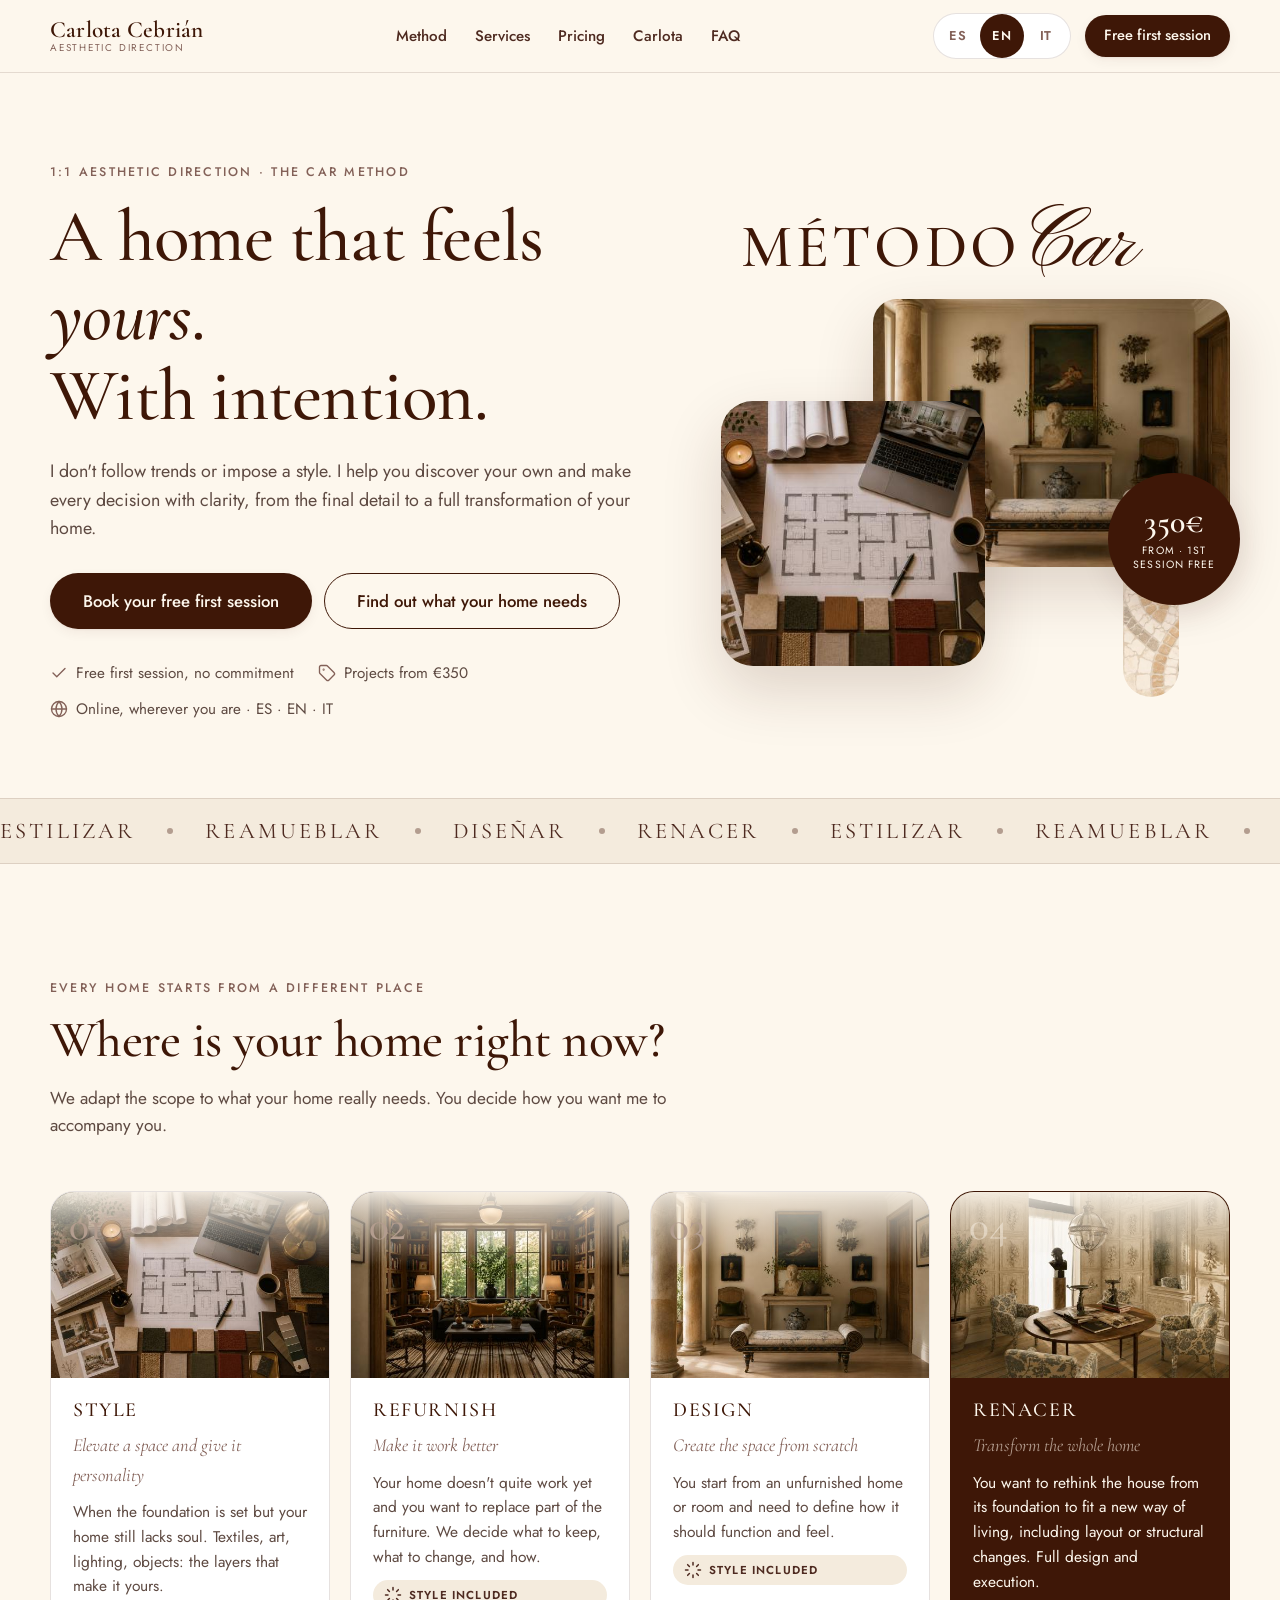
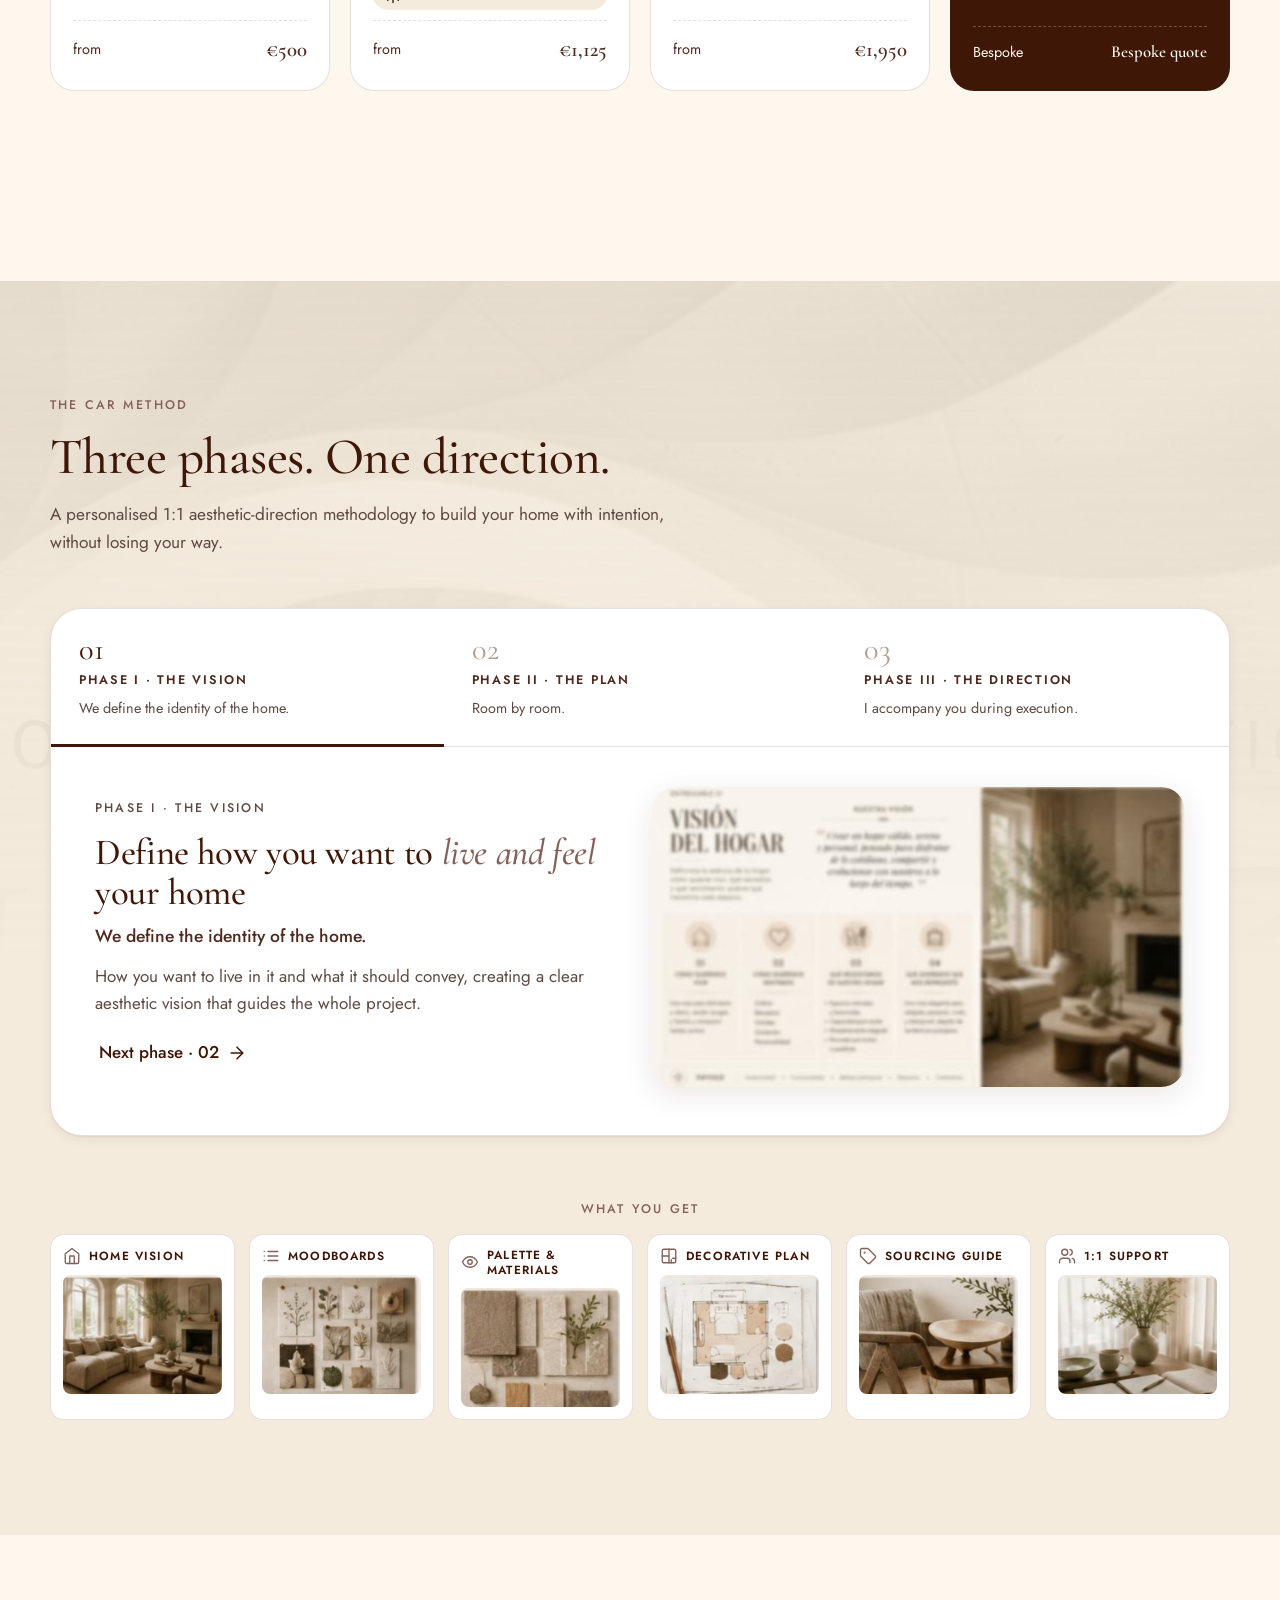
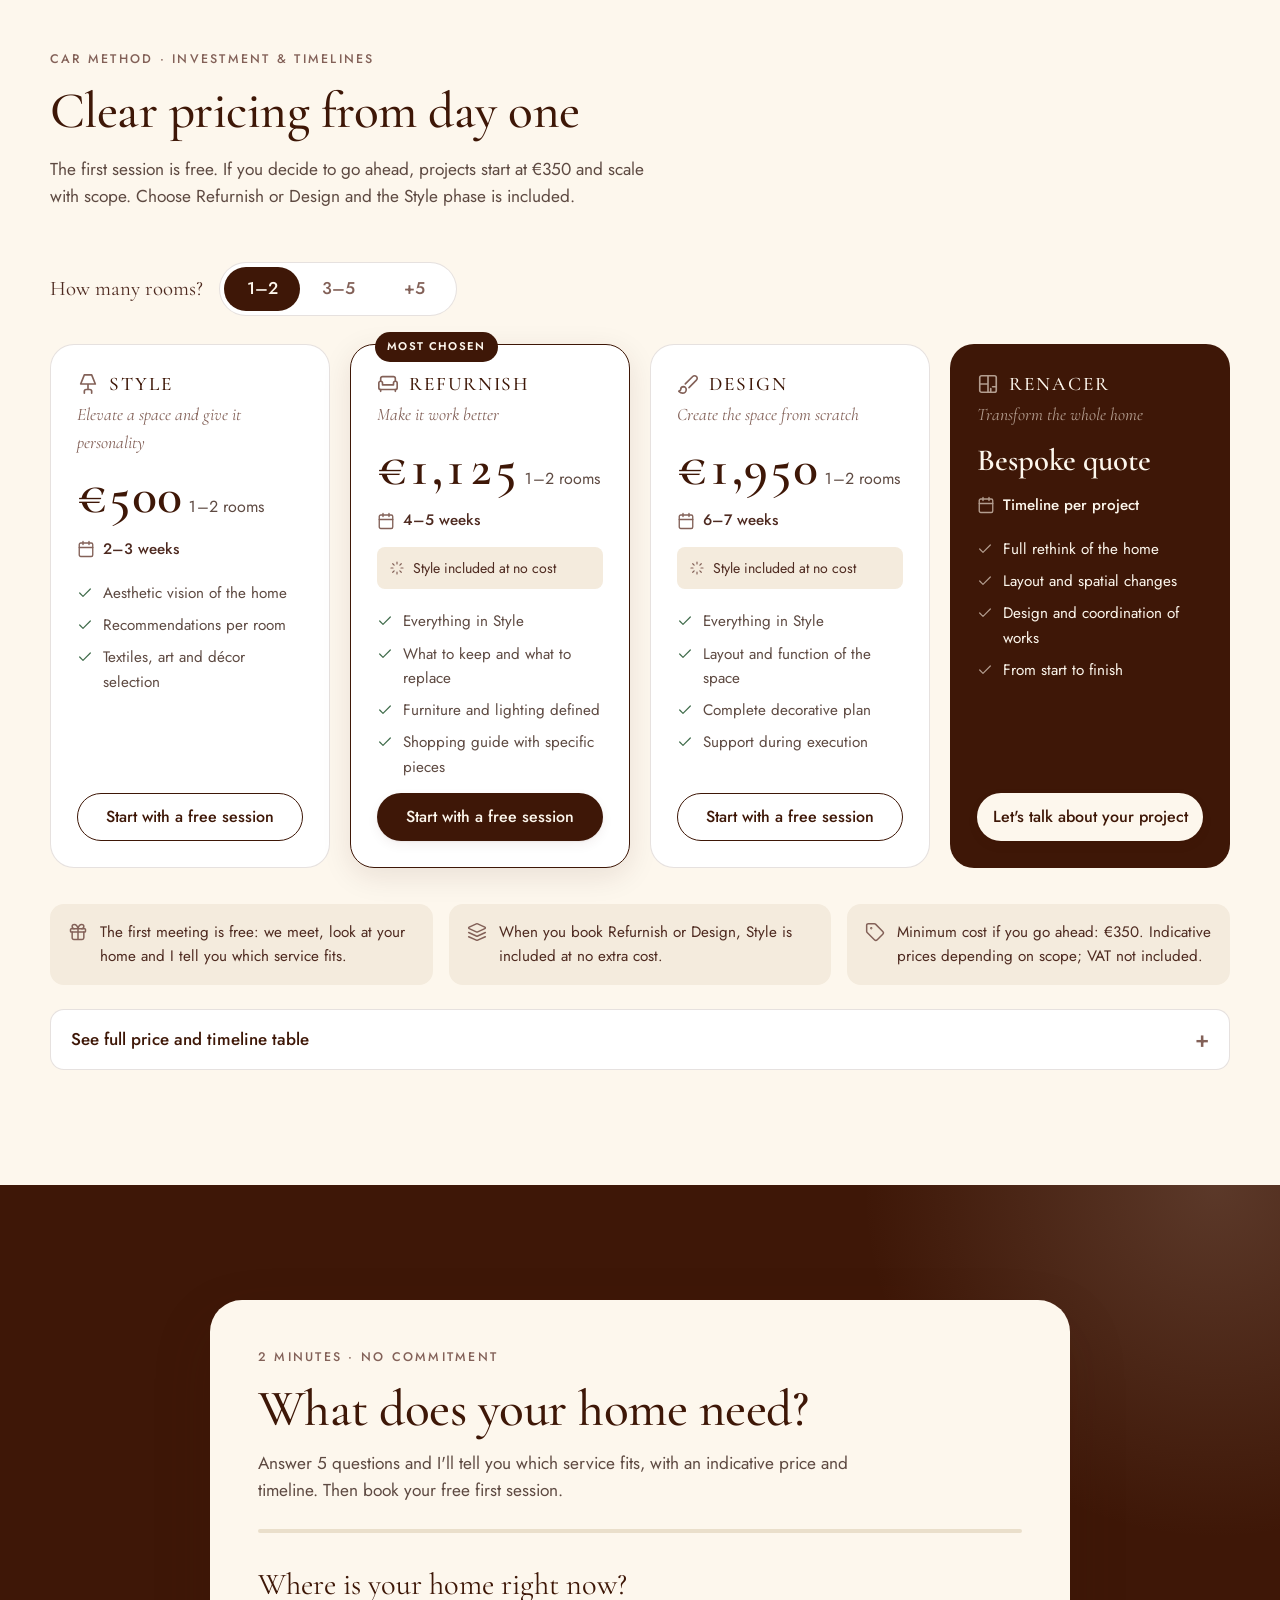
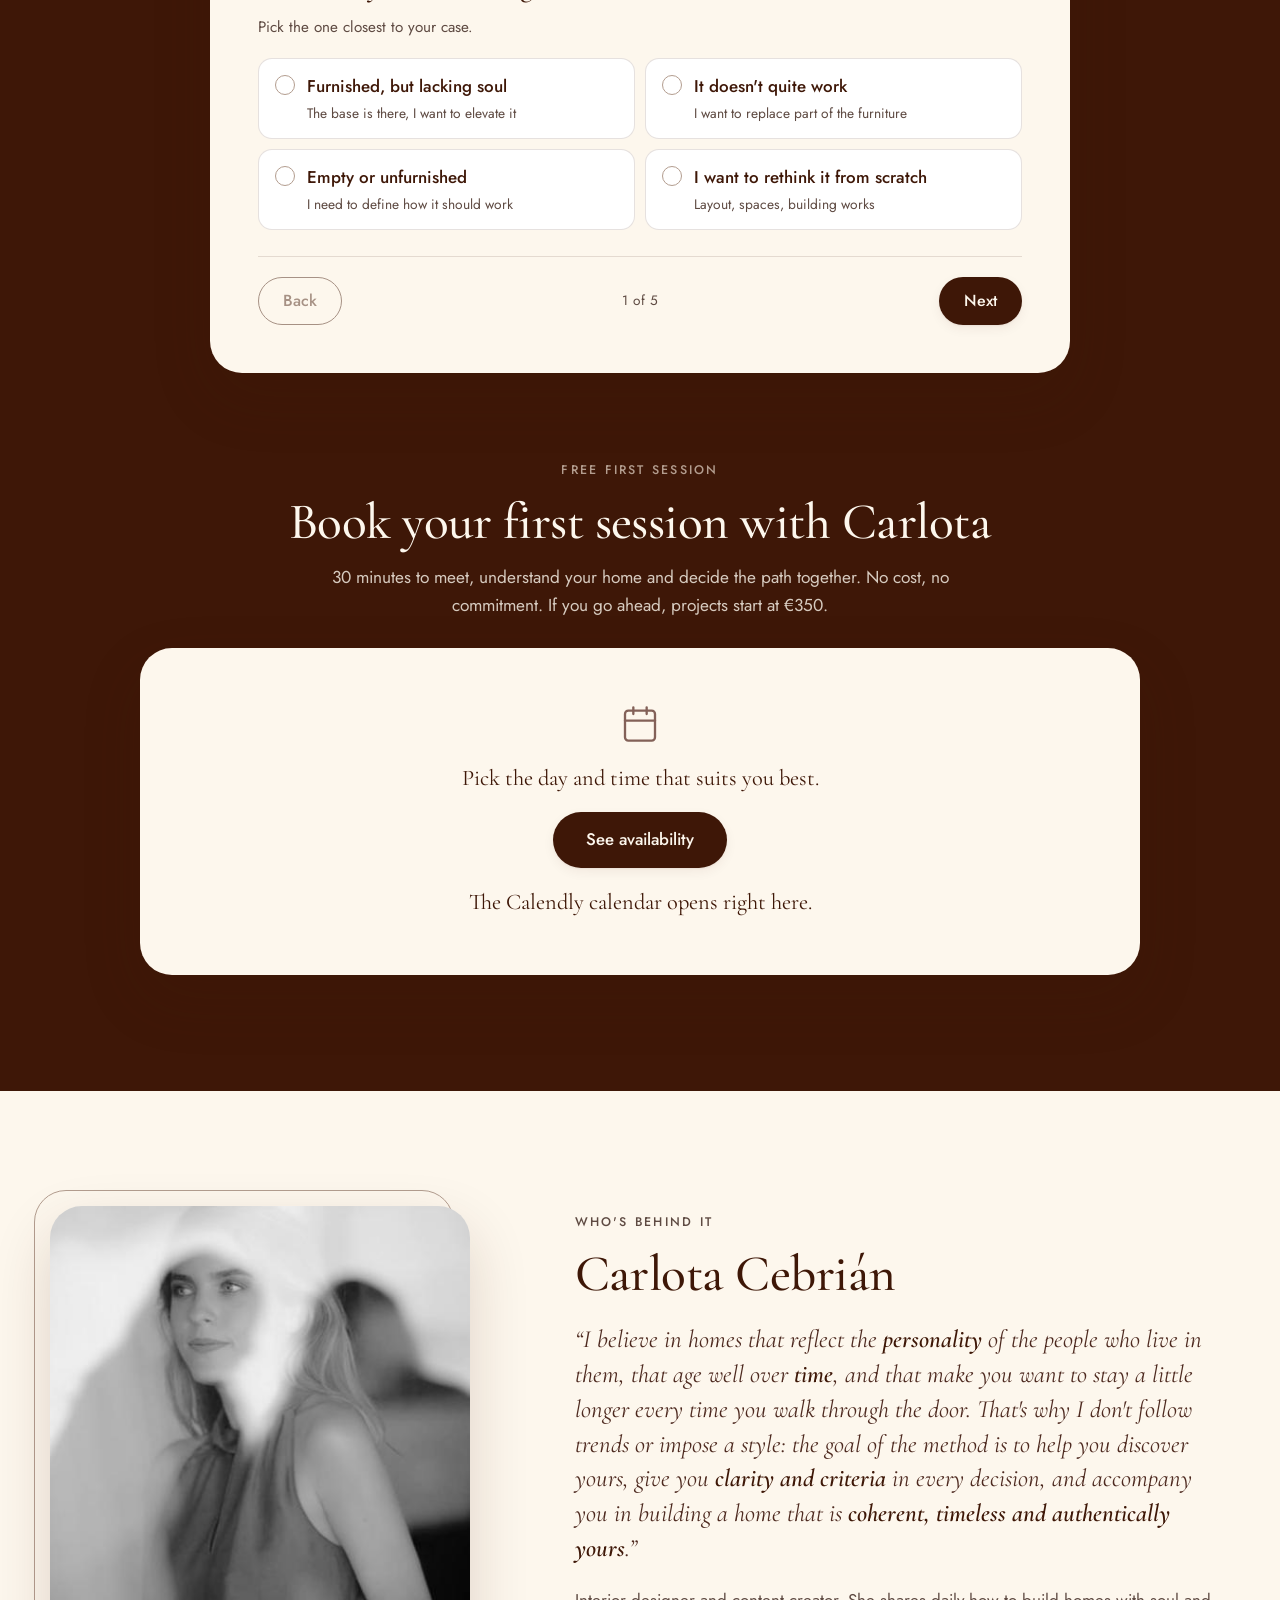
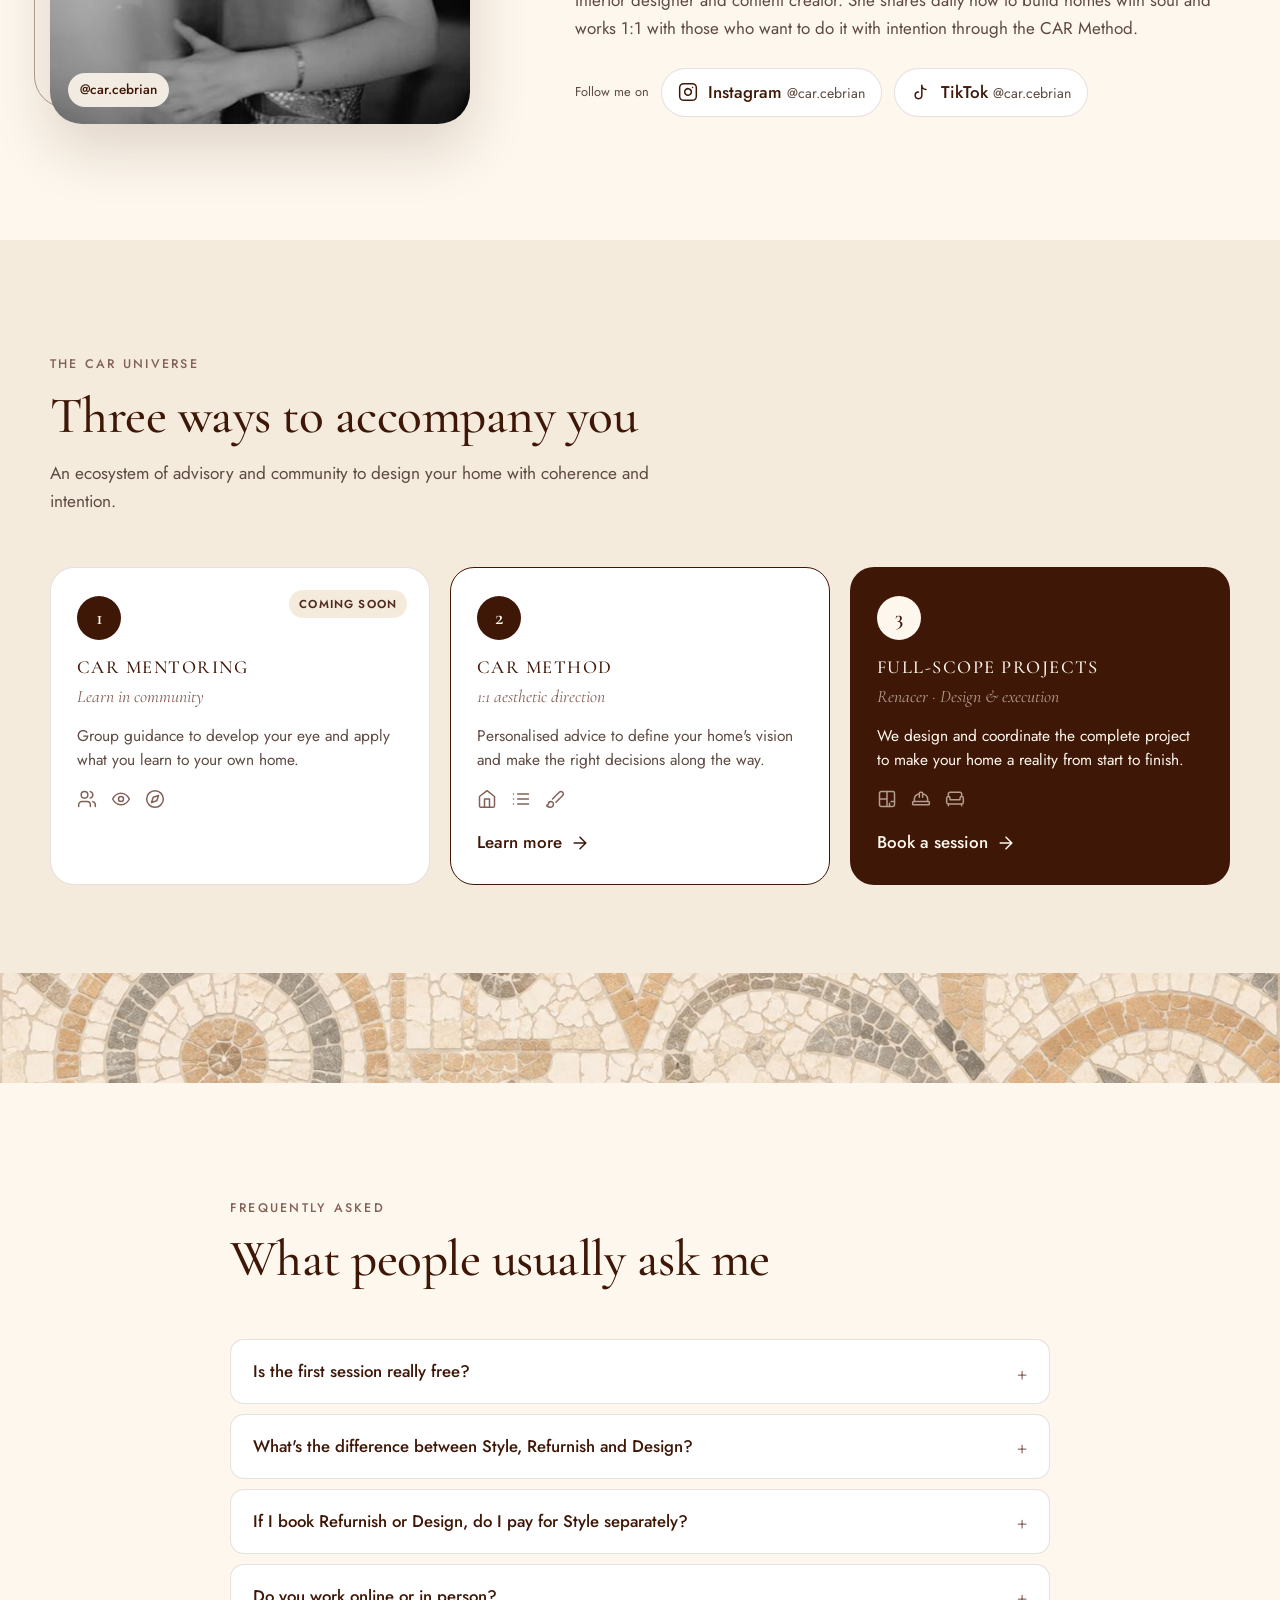
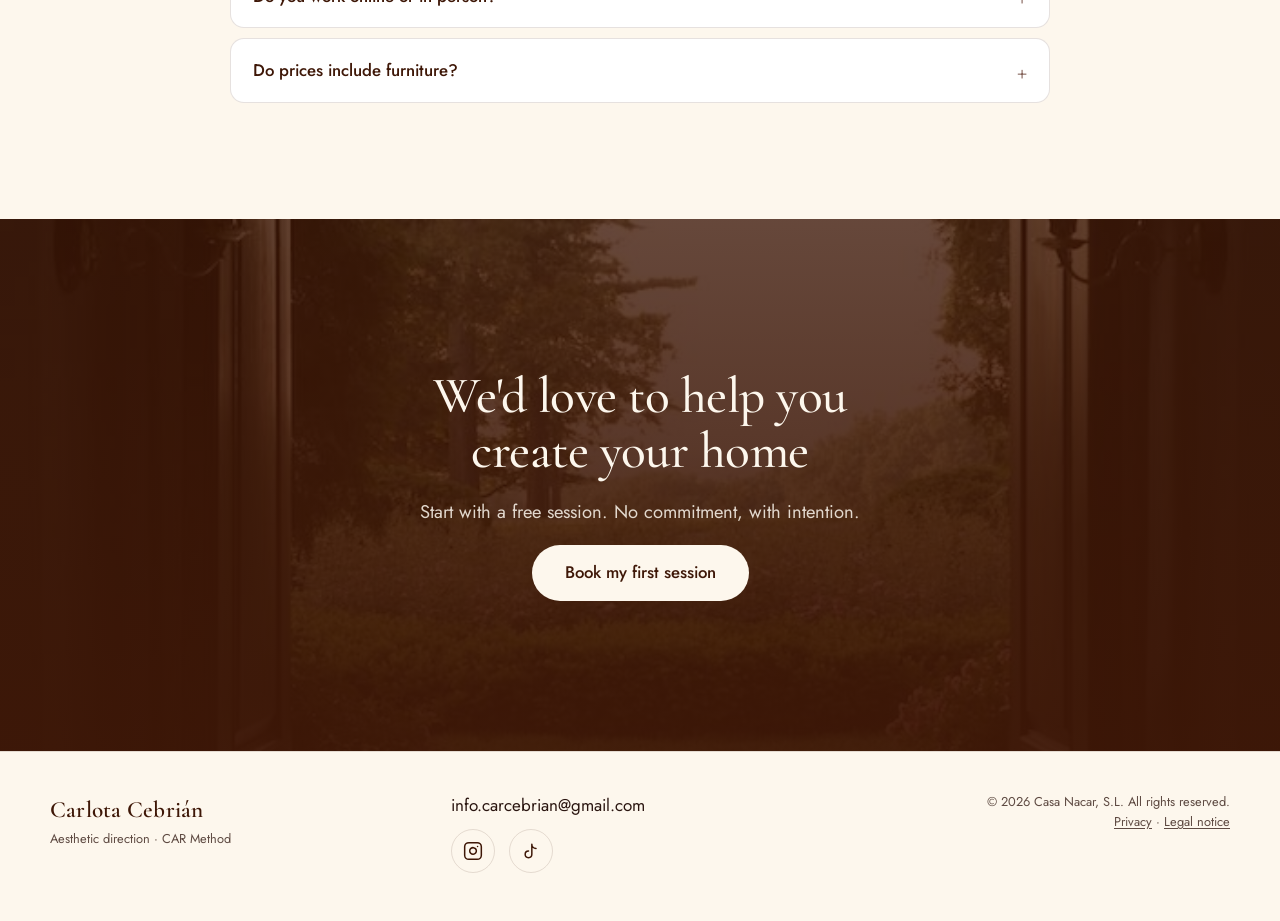
==== sites/carcebrian/index.html @ 149d84b0 "Landing Carlota Cebrián · Método CAR (ES/EN/IT) con quiz y Calendly Landing estática en sites/carceb" ====
<!DOCTYPE html>
<html lang="es">
<head>
  <meta charset="UTF-8">
  <meta name="viewport" content="width=device-width, initial-scale=1">
  <title data-i18n="meta.title">Carlota Cebrián · Método CAR | Dirección estética para tu hogar</title>
  <meta name="description" data-i18n-content="meta.description" content="Dirección estética 1:1 con Carlota Cebrián. Método CAR: Estilizar, Reamueblar, Diseñar y proyectos integrales Renacer. Primera sesión gratis.">
  <meta name="theme-color" content="#FDF7ED">
  <meta property="og:type" content="website">
  <meta property="og:title" data-i18n-content="meta.title" content="Carlota Cebrián · Método CAR">
  <meta property="og:description" data-i18n-content="meta.description" content="Dirección estética 1:1. Primera sesión gratis.">
  <meta property="og:image" content="assets/hero-spiral.jpg">
  <link rel="icon" href="data:image/svg+xml,%3Csvg xmlns='http://www.w3.org/2000/svg' viewBox='0 0 64 64'%3E%3Crect width='64' height='64' rx='14' fill='%233E1707'/%3E%3Ctext x='50%25' y='58%25' text-anchor='middle' font-family='Georgia,serif' font-style='italic' font-size='38' fill='%23FDF7ED'%3EC%3C/text%3E%3C/svg%3E">
  <link rel="preconnect" href="https://fonts.googleapis.com">
  <link rel="preconnect" href="https://fonts.gstatic.com" crossorigin>
  <link href="https://fonts.googleapis.com/css2?family=Cormorant+Garamond:ital,wght@0,400;0,500;0,600;1,400;1,500&family=Jost:ital,wght@0,300;0,400;0,500;0,600;1,400&family=Pinyon+Script&display=swap" rel="stylesheet">
  <link rel="stylesheet" href="styles.css">
</head>
<body>
<a class="skip-link" href="#main" data-i18n="a11y.skip">Saltar al contenido</a>

<!-- ===== HEADER ===== -->
<header class="site-header" id="top">
  <div class="container header-inner">
    <a href="#top" class="brand" aria-label="Carlota Cebrián">
      <span class="brand-name">Carlota Cebrián</span>
      <span class="brand-sub" data-i18n="brand.sub">Dirección estética</span>
    </a>
    <nav class="main-nav" aria-label="Principal">
      <a href="#metodo" data-i18n="nav.method">Método</a>
      <a href="#servicios" data-i18n="nav.services">Servicios</a>
      <a href="#precios" data-i18n="nav.pricing">Precios</a>
      <a href="#carlota" data-i18n="nav.about">Carlota</a>
      <a href="#faq" data-i18n="nav.faq">FAQ</a>
    </nav>
    <div class="header-actions">
      <div class="lang-switch" role="group" aria-label="Idioma">
        <button type="button" data-lang="es" aria-pressed="true">ES</button>
        <button type="button" data-lang="en" aria-pressed="false">EN</button>
        <button type="button" data-lang="it" aria-pressed="false">IT</button>
      </div>
      <a href="#reserva" class="btn btn-primary btn-sm" data-i18n="nav.cta">Primera sesión gratis</a>
      <button type="button" class="nav-toggle" aria-expanded="false" aria-controls="mobile-nav" aria-label="Menú">
        <span></span><span></span>
      </button>
    </div>
  </div>
  <div class="mobile-nav" id="mobile-nav" hidden>
    <a href="#metodo" data-i18n="nav.method">Método</a>
    <a href="#servicios" data-i18n="nav.services">Servicios</a>
    <a href="#precios" data-i18n="nav.pricing">Precios</a>
    <a href="#carlota" data-i18n="nav.about">Carlota</a>
    <a href="#faq" data-i18n="nav.faq">FAQ</a>
    <a href="#reserva" class="btn btn-primary" data-i18n="nav.cta">Primera sesión gratis</a>
  </div>
</header>

<main id="main">

<!-- ===== HERO ===== -->
<section class="hero">
  <div class="container hero-grid">
    <div class="hero-copy">
      <p class="eyebrow reveal" data-i18n="hero.eyebrow">Dirección estética 1:1 · Método CAR</p>
      <h1 class="reveal" data-i18n-html="hero.title">Un hogar que se sienta <em>tuyo</em>.<br>Con criterio.</h1>
      <p class="lead reveal" data-i18n="hero.lead">No sigo tendencias ni impongo un estilo. Te ayudo a descubrir el tuyo y a tomar cada decisión con claridad, desde el último detalle hasta la transformación integral de tu casa.</p>
      <div class="hero-ctas reveal">
        <a href="#reserva" class="btn btn-primary btn-lg" data-i18n="hero.cta">Reserva tu primera sesión gratis</a>
        <a href="#quiz" class="btn btn-ghost btn-lg" data-i18n="hero.cta2">Descubre qué necesita tu casa</a>
      </div>
      <ul class="hero-trust reveal">
        <li><svg class="ico" aria-hidden="true"><use href="#i-check"/></svg><span data-i18n="hero.trust1">Primera sesión gratuita, sin compromiso</span></li>
        <li><svg class="ico" aria-hidden="true"><use href="#i-tag"/></svg><span data-i18n="hero.trust2">Proyectos desde 350 €</span></li>
        <li><svg class="ico" aria-hidden="true"><use href="#i-globe"/></svg><span data-i18n="hero.trust3">Online, donde estés · ES · EN · IT</span></li>
      </ul>
    </div>
    <div class="hero-visual reveal" aria-hidden="true">
      <div class="wordmark">
        <span class="wm-serif">MÉTODO</span><span class="wm-script">Car</span>
      </div>
      <figure class="hero-photo hero-photo-a"><img src="assets/disenar.jpg" alt="" width="519" height="346" fetchpriority="high"></figure>
      <figure class="hero-photo hero-photo-b"><img src="assets/estilizar.jpg" alt="" width="519" height="346"></figure>
      <div class="hero-mosaic"><img src="assets/mosaic-v.jpg" alt="" width="131" height="863"></div>
      <div class="hero-badge">
        <span class="badge-num">350€</span>
        <span class="badge-txt" data-i18n="hero.badge">desde · 1ª sesión gratis</span>
      </div>
    </div>
  </div>
</section>

<!-- ===== MARQUEE ===== -->
<div class="marquee" aria-hidden="true">
  <div class="marquee-track">
    <span>Estilizar</span><i></i><span>Reamueblar</span><i></i><span>Diseñar</span><i></i><span>Renacer</span><i></i>
    <span>Estilizar</span><i></i><span>Reamueblar</span><i></i><span>Diseñar</span><i></i><span>Renacer</span><i></i>
    <span>Estilizar</span><i></i><span>Reamueblar</span><i></i><span>Diseñar</span><i></i><span>Renacer</span><i></i>
  </div>
</div>

<!-- ===== SERVICIOS ===== -->
<section class="section" id="servicios">
  <div class="container">
    <div class="section-head reveal">
      <p class="eyebrow" data-i18n="services.eyebrow">Cada hogar parte de un punto diferente</p>
      <h2 data-i18n="services.title">¿En qué momento está tu casa?</h2>
      <p class="sub" data-i18n="services.sub">Adaptamos el alcance a lo que realmente necesita el hogar. Tú decides cómo quieres que te acompañe.</p>
    </div>
    <div class="services-grid" id="services-grid"></div>
    <p class="services-note reveal" data-i18n-html="services.note">El momento de tu hogar define lo que necesita. <strong>Tú decides cómo quieres que te acompañemos.</strong></p>
  </div>
</section>

<!-- ===== MÉTODO ===== -->
<section class="section section-method" id="metodo">
  <div class="method-bg" aria-hidden="true"><img src="assets/hero-spiral.jpg" alt="" loading="lazy" width="2400" height="1175"></div>
  <div class="container">
    <div class="section-head reveal">
      <p class="eyebrow" data-i18n="method.eyebrow">El Método CAR</p>
      <h2 data-i18n="method.title">Tres fases. Una sola dirección.</h2>
      <p class="sub" data-i18n="method.sub">Una metodología personalizada de dirección estética 1:1 para construir tu hogar con criterio, sin perder el rumbo.</p>
    </div>
    <div class="phases reveal">
      <div class="phase-tabs" role="tablist" aria-label="Fases del Método CAR" id="phase-tabs"></div>
      <div class="phase-panel" id="phase-panel"></div>
    </div>
    <div class="deliverables reveal">
      <p class="eyebrow center" data-i18n="method.getTitle">Lo que obtienes</p>
      <div class="deliverables-grid" id="deliverables-grid"></div>
    </div>
  </div>
</section>

<!-- ===== PRECIOS ===== -->
<section class="section" id="precios">
  <div class="container">
    <div class="section-head reveal">
      <p class="eyebrow" data-i18n="pricing.eyebrow">Método CAR · Inversión y plazos</p>
      <h2 data-i18n="pricing.title">Precios claros desde el primer día</h2>
      <p class="sub" data-i18n="pricing.sub">La primera sesión es gratuita. Si decides avanzar, el proyecto parte de 350 € y crece con el alcance. Y si eliges Reamueblar o Diseñar, la fase de Estilizar va incluida.</p>
    </div>

    <div class="rooms-toggle reveal" role="group" aria-label="Número de estancias">
      <span class="rooms-label" data-i18n="pricing.roomsLabel">¿Cuántas estancias?</span>
      <div class="segmented" id="rooms-segmented">
        <button type="button" data-tier="0" aria-pressed="true">1–2</button>
        <button type="button" data-tier="1" aria-pressed="false">3–5</button>
        <button type="button" data-tier="2" aria-pressed="false">+5</button>
      </div>
    </div>

    <div class="pricing-grid" id="pricing-grid"></div>

    <div class="pricing-foot reveal">
      <div class="pricing-rules">
        <div class="rule"><svg class="ico" aria-hidden="true"><use href="#i-gift"/></svg><p data-i18n="pricing.rule1">La primera reunión es gratis: nos conocemos, vemos tu casa y te digo qué servicio encaja.</p></div>
        <div class="rule"><svg class="ico" aria-hidden="true"><use href="#i-layers"/></svg><p data-i18n="pricing.rule2">Al contratar Reamueblar o Diseñar, Estilizar está incluido sin coste adicional.</p></div>
        <div class="rule"><svg class="ico" aria-hidden="true"><use href="#i-tag"/></svg><p data-i18n="pricing.rule3">Coste mínimo si decides avanzar: 350 €. Precios con IVA no incluido, orientativos según alcance.</p></div>
      </div>
      <details class="pricing-table-wrap">
        <summary data-i18n="pricing.tableToggle">Ver tabla completa de precios y plazos</summary>
        <div class="table-scroll"><table class="pricing-table" id="pricing-table"></table></div>
      </details>
    </div>
  </div>
</section>

<!-- ===== QUIZ + CALENDLY ===== -->
<section class="section section-quiz" id="quiz">
  <div class="container">
    <div class="quiz-card reveal" id="quiz-card">
      <div class="quiz-head">
        <p class="eyebrow" data-i18n="quiz.eyebrow">2 minutos · Sin compromiso</p>
        <h2 data-i18n="quiz.title">¿Qué necesita tu casa?</h2>
        <p class="sub" data-i18n="quiz.sub">Responde a 5 preguntas y te digo qué servicio encaja, con precio y plazo orientativos. Después, reserva tu primera sesión gratis.</p>
      </div>
      <div class="quiz-progress" aria-hidden="true"><span id="quiz-bar"></span></div>
      <form id="quiz-form" novalidate>
        <div id="quiz-steps"></div>
        <div class="quiz-nav">
          <button type="button" class="btn btn-ghost" id="quiz-back" data-i18n="quiz.back">Atrás</button>
          <span class="quiz-count" id="quiz-count" aria-live="polite"></span>
          <button type="button" class="btn btn-primary" id="quiz-next" data-i18n="quiz.next">Siguiente</button>
        </div>
      </form>
      <div class="quiz-result" id="quiz-result" hidden aria-live="polite"></div>
    </div>

    <div class="booking" id="reserva">
      <div class="booking-head reveal">
        <p class="eyebrow" data-i18n="booking.eyebrow">Primera sesión gratuita</p>
        <h2 data-i18n="booking.title">Reserva tu primera sesión con Carlota</h2>
        <p class="sub" data-i18n="booking.sub">30 minutos para conocernos, entender tu casa y decidir juntas el camino. Sin coste ni compromiso. Si decides avanzar, el proyecto parte de 350 €.</p>
      </div>
      <div class="calendly-shell reveal" id="calendly-shell">
        <div class="calendly-placeholder" id="calendly-placeholder">
          <svg class="ico ico-lg" aria-hidden="true"><use href="#i-calendar"/></svg>
          <p data-i18n="booking.placeholder">Elige el día y la hora que mejor te venga.</p>
          <button type="button" class="btn btn-primary btn-lg" id="open-calendly" data-i18n="booking.open">Ver disponibilidad</button>
          <p class="tiny" data-i18n="booking.tiny">Se abrirá el calendario de Calendly aquí mismo.</p>
        </div>
        <div class="calendly-mount" id="calendly-widget" hidden></div>
      </div>
    </div>
  </div>
</section>

<!-- ===== CARLOTA ===== -->
<section class="section section-about" id="carlota">
  <div class="container about-grid">
    <figure class="about-photo reveal">
      <img src="assets/carlota.jpg" alt="Carlota Cebrián" loading="lazy" width="443" height="547">
      <figcaption class="about-handle">@car.cebrian</figcaption>
    </figure>
    <div class="about-copy">
      <p class="eyebrow reveal" data-i18n="about.eyebrow">Quién está detrás</p>
      <h2 class="reveal" data-i18n="about.title">Carlota Cebrián</h2>
      <blockquote class="reveal" data-i18n-html="about.quote">“Creo en hogares que reflejen la <strong>personalidad</strong> de quienes los habitan, que envejezcan bien con el paso del <strong>tiempo</strong> y que hagan que quieras quedarte un rato más cada vez que entras por la puerta. Por eso no sigo tendencias ni busco imponer un estilo: el objetivo del método es ayudarte a descubrir el tuyo, aportarte <strong>claridad y criterio</strong> en cada decisión y acompañarte para construir un hogar <strong>coherente, atemporal y auténticamente tuyo</strong>.”</blockquote>
      <p class="reveal" data-i18n="about.bio">Diseñadora de interiores y creadora de contenido. Comparte a diario cómo construir casas con alma y acompaña 1:1 a quienes quieren hacerlo con criterio a través del Método CAR.</p>
      <div class="socials reveal" id="socials"></div>
    </div>
  </div>
</section>

<!-- ===== UNIVERSO CAR ===== -->
<section class="section section-universe">
  <div class="container">
    <div class="section-head reveal">
      <p class="eyebrow" data-i18n="universe.eyebrow">El Universo CAR</p>
      <h2 data-i18n="universe.title">Tres formas de acompañarte</h2>
      <p class="sub" data-i18n="universe.sub">Un ecosistema de asesorías y comunidad para diseñar tu hogar con coherencia y criterio.</p>
    </div>
    <div class="universe-grid" id="universe-grid"></div>
  </div>
  <div class="mosaic-strip" aria-hidden="true"><img src="assets/mosaic-h.jpg" alt="" loading="lazy" width="1535" height="163"></div>
</section>

<!-- ===== FAQ ===== -->
<section class="section" id="faq">
  <div class="container narrow">
    <div class="section-head reveal">
      <p class="eyebrow" data-i18n="faq.eyebrow">Preguntas frecuentes</p>
      <h2 data-i18n="faq.title">Lo que suelen preguntarme</h2>
    </div>
    <div class="faq-list reveal" id="faq-list"></div>
  </div>
</section>

<!-- ===== CTA FINAL ===== -->
<section class="final-cta">
  <div class="final-bg" aria-hidden="true"><img src="assets/door.jpg" alt="" loading="lazy" width="705" height="934"></div>
  <div class="container final-inner reveal">
    <h2 data-i18n="final.title">Nos encantaría ayudarte a crear tu hogar</h2>
    <p data-i18n="final.sub">Empieza con una sesión gratuita. Sin compromiso, con criterio.</p>
    <a href="#reserva" class="btn btn-light btn-lg" data-i18n="final.cta">Reservar mi primera sesión</a>
  </div>
</section>

</main>

<footer class="site-footer">
  <div class="container footer-grid">
    <div>
      <p class="brand-name">Carlota Cebrián</p>
      <p class="tiny" data-i18n="footer.tag">Dirección estética · Método CAR</p>
    </div>
    <div>
      <a href="mailto:info.carcebrian@gmail.com">info.carcebrian@gmail.com</a>
      <div class="footer-socials" id="footer-socials"></div>
    </div>
    <div class="footer-legal">
      <p class="tiny">© 2026 Casa Nacar, S.L. <span data-i18n="footer.rights">Todos los derechos reservados.</span></p>
      <p class="tiny"><a href="#" data-i18n="footer.privacy">Privacidad</a> · <a href="#" data-i18n="footer.legal">Aviso legal</a></p>
    </div>
  </div>
</footer>

<a href="#reserva" class="sticky-cta" data-i18n="nav.cta">Primera sesión gratis</a>

<!-- SVG icon sprite (Lucide-style strokes) -->
<svg width="0" height="0" style="position:absolute" aria-hidden="true">
  <defs>
    <symbol id="i-check" viewBox="0 0 24 24"><path d="M20 6 9 17l-5-5"/></symbol>
    <symbol id="i-tag" viewBox="0 0 24 24"><path d="M12.586 2.586A2 2 0 0 0 11.172 2H4a2 2 0 0 0-2 2v7.172a2 2 0 0 0 .586 1.414l8.704 8.704a2.426 2.426 0 0 0 3.42 0l6.58-6.58a2.426 2.426 0 0 0 0-3.42z"/><circle cx="7.5" cy="7.5" r=".5"/></symbol>
    <symbol id="i-globe" viewBox="0 0 24 24"><circle cx="12" cy="12" r="10"/><path d="M12 2a14.5 14.5 0 0 0 0 20 14.5 14.5 0 0 0 0-20M2 12h20"/></symbol>
    <symbol id="i-gift" viewBox="0 0 24 24"><rect x="3" y="8" width="18" height="4" rx="1"/><path d="M12 8v13M19 12v7a2 2 0 0 1-2 2H7a2 2 0 0 1-2-2v-7M7.5 8a2.5 2.5 0 0 1 0-5C11 3 12 8 12 8s1-5 4.5-5a2.5 2.5 0 0 1 0 5"/></symbol>
    <symbol id="i-layers" viewBox="0 0 24 24"><path d="m12.83 2.18a2 2 0 0 0-1.66 0L2.6 6.08a1 1 0 0 0 0 1.83l8.58 3.91a2 2 0 0 0 1.66 0l8.58-3.9a1 1 0 0 0 0-1.83z"/><path d="m22 12.65-9.17 4.16a2 2 0 0 1-1.66 0L2 12.65"/><path d="m22 17.65-9.17 4.16a2 2 0 0 1-1.66 0L2 17.65"/></symbol>
    <symbol id="i-calendar" viewBox="0 0 24 24"><path d="M8 2v4M16 2v4"/><rect width="18" height="18" x="3" y="4" rx="2"/><path d="M3 10h18"/></symbol>
    <symbol id="i-lamp" viewBox="0 0 24 24"><path d="M8 2h8l4 10H4L8 2ZM12 12v6M8 22v-2c0-1.1.9-2 2-2h4a2 2 0 0 1 2 2v2"/></symbol>
    <symbol id="i-sofa" viewBox="0 0 24 24"><path d="M20 9V6a2 2 0 0 0-2-2H6a2 2 0 0 0-2 2v3"/><path d="M2 11v5a2 2 0 0 0 2 2h16a2 2 0 0 0 2-2v-5a2 2 0 0 0-4 0v2H6v-2a2 2 0 0 0-4 0Z"/><path d="M4 18v2M20 18v2"/></symbol>
    <symbol id="i-brush" viewBox="0 0 24 24"><path d="m9.06 11.9 8.07-8.06a2.85 2.85 0 1 1 4.03 4.03l-8.06 8.08"/><path d="M7.07 14.94c-1.66 0-3 1.35-3 3.02 0 1.33-2.5 1.52-2 2.02 1.08 1.1 2.49 2.02 4 2.02 2.2 0 4-1.8 4-4.04a3.01 3.01 0 0 0-3-3.02z"/></symbol>
    <symbol id="i-plan" viewBox="0 0 24 24"><rect x="3" y="3" width="18" height="18" rx="2"/><path d="M3 12h9M12 3v9M12 12v9M15 21v-4M21 15h-4"/></symbol>
    <symbol id="i-eye" viewBox="0 0 24 24"><path d="M2 12s3.5-7 10-7 10 7 10 7-3.5 7-10 7S2 12 2 12Z"/><circle cx="12" cy="12" r="3"/></symbol>
    <symbol id="i-list" viewBox="0 0 24 24"><path d="M8 6h13M8 12h13M8 18h13M3 6h.01M3 12h.01M3 18h.01"/></symbol>
    <symbol id="i-compass" viewBox="0 0 24 24"><circle cx="12" cy="12" r="10"/><path d="m16.24 7.76-2.12 6.36-6.36 2.12 2.12-6.36z"/></symbol>
    <symbol id="i-users" viewBox="0 0 24 24"><path d="M16 21v-2a4 4 0 0 0-4-4H6a4 4 0 0 0-4 4v2"/><circle cx="9" cy="7" r="4"/><path d="M22 21v-2a4 4 0 0 0-3-3.87M16 3.13a4 4 0 0 1 0 7.75"/></symbol>
    <symbol id="i-home" viewBox="0 0 24 24"><path d="m3 9 9-7 9 7v11a2 2 0 0 1-2 2H5a2 2 0 0 1-2-2z"/><path d="M9 22V12h6v10"/></symbol>
    <symbol id="i-hardhat" viewBox="0 0 24 24"><path d="M2 18a1 1 0 0 0 1 1h18a1 1 0 0 0 1-1v-2a1 1 0 0 0-1-1H3a1 1 0 0 0-1 1v2Z"/><path d="M10 10V5a1 1 0 0 1 1-1h2a1 1 0 0 1 1 1v5"/><path d="M4 15v-3a6 6 0 0 1 6-6M14 6a6 6 0 0 1 6 6v3"/></symbol>
    <symbol id="i-instagram" viewBox="0 0 24 24"><rect width="20" height="20" x="2" y="2" rx="5"/><path d="M16 11.37A4 4 0 1 1 12.63 8 4 4 0 0 1 16 11.37z"/><path d="M17.5 6.5h.01"/></symbol>
    <symbol id="i-tiktok" viewBox="0 0 24 24"><path d="M9 12a4 4 0 1 0 4 4V4a5 5 0 0 0 5 5"/></symbol>
    <symbol id="i-link" viewBox="0 0 24 24"><path d="M10 13a5 5 0 0 0 7.54.54l3-3a5 5 0 0 0-7.07-7.07l-1.72 1.71"/><path d="M14 11a5 5 0 0 0-7.54-.54l-3 3a5 5 0 0 0 7.07 7.07l1.71-1.71"/></symbol>
    <symbol id="i-arrow" viewBox="0 0 24 24"><path d="M5 12h14M12 5l7 7-7 7"/></symbol>
    <symbol id="i-sparkle" viewBox="0 0 24 24"><path d="M12 3v3M12 18v3M3 12h3M18 12h3M5.6 5.6l2.1 2.1M16.3 16.3l2.1 2.1M5.6 18.4l2.1-2.1M16.3 7.7l2.1-2.1"/></symbol>
  </defs>
</svg>

<script src="i18n.js"></script>
<script src="app.js"></script>
</body>
</html>
---- sites/carcebrian/styles.css ----
/* =====================================================================
   Carlota Cebrián · Método CAR — landing styles
   Palette taken from the 2026 deck: cream, warm brown, taupe, beige.
   ===================================================================== */
:root{
  --cream:#FDF7ED;
  --cream-2:#F4EBDD;
  --sand:#EADFCB;
  --beige:#B39D8F;
  --taupe:#836158;
  --brown:#4E2A20;
  --brown-deep:#3E1707;
  --ink:#2A1510;
  --white:#FFFFFF;
  --ok:#3F6B4A;

  --bg:var(--cream);
  --surface:var(--white);
  --surface-2:var(--cream-2);
  --text:var(--ink);
  --text-soft:#5E4A42;
  --border:rgba(78,42,32,.14);
  --primary:var(--brown-deep);
  --on-primary:var(--cream);
  --accent:var(--taupe);

  --font-head:'Cormorant Garamond', Georgia, serif;
  --font-body:'Jost', system-ui, -apple-system, 'Segoe UI', sans-serif;
  --font-script:'Pinyon Script', cursive;

  --r-sm:8px; --r-md:14px; --r-lg:24px; --r-xl:32px;
  --shadow-sm:0 1px 2px rgba(62,23,7,.06), 0 4px 12px rgba(62,23,7,.06);
  --shadow-md:0 8px 30px rgba(62,23,7,.10);
  --shadow-lg:0 24px 60px rgba(62,23,7,.16);
  --ease:cubic-bezier(.22,1,.36,1);
  --dur:260ms;
  --container:1180px;
}

*,*::before,*::after{box-sizing:border-box}
html{scroll-behavior:smooth;-webkit-text-size-adjust:100%}
@media (prefers-reduced-motion:reduce){html{scroll-behavior:auto}}
body{
  margin:0; background:var(--bg); color:var(--text);
  font-family:var(--font-body); font-size:17px; line-height:1.6; font-weight:400;
  -webkit-font-smoothing:antialiased; overflow-x:hidden;
}
img{display:block;max-width:100%;height:auto}
a{color:inherit;text-decoration:none}
button{font:inherit;color:inherit;cursor:pointer;background:none;border:0;padding:0}
h1,h2,h3,h4{font-family:var(--font-head);font-weight:500;line-height:1.08;margin:0;color:var(--brown-deep);letter-spacing:-.01em}
h1{font-size:clamp(2.6rem,6vw,4.6rem)}
h2{font-size:clamp(2rem,4.2vw,3.2rem)}
h3{font-size:clamp(1.35rem,2.2vw,1.7rem)}
p{margin:0}
em{font-style:italic}
strong{font-weight:600}
.container{width:min(100% - 32px,var(--container));margin-inline:auto}
.container.narrow{max-width:820px}
.ico{width:20px;height:20px;stroke:currentColor;fill:none;stroke-width:1.8;stroke-linecap:round;stroke-linejoin:round;flex:none}
.ico-lg{width:40px;height:40px;stroke-width:1.4}
.eyebrow{font-size:.78rem;letter-spacing:.18em;text-transform:uppercase;color:var(--taupe);font-weight:500;margin-bottom:14px}
.eyebrow.center{text-align:center}
.sub{color:var(--text-soft);font-size:1.08rem;max-width:62ch}
.tiny{font-size:.8rem;color:var(--text-soft)}
.skip-link{position:absolute;left:-999px;top:8px;background:var(--brown-deep);color:var(--cream);padding:10px 14px;border-radius:8px;z-index:1000}
.skip-link:focus{left:8px}
:focus-visible{outline:3px solid var(--taupe);outline-offset:3px;border-radius:4px}

/* ---------- Buttons ---------- */
.btn{
  display:inline-flex;align-items:center;justify-content:center;gap:10px;
  min-height:48px;padding:0 24px;border-radius:999px;font-weight:500;font-size:1rem;
  border:1.5px solid transparent;transition:transform var(--dur) var(--ease),background var(--dur),color var(--dur),box-shadow var(--dur),border-color var(--dur);
  cursor:pointer;touch-action:manipulation;white-space:nowrap
}
.btn:active{transform:scale(.97)}
.btn-primary{background:var(--primary);color:var(--on-primary);box-shadow:var(--shadow-sm)}
.btn-primary:hover{background:var(--brown);box-shadow:var(--shadow-md);transform:translateY(-1px)}
.btn-ghost{border-color:var(--brown-deep);color:var(--brown-deep);background:transparent}
.btn-ghost:hover{background:rgba(62,23,7,.06)}
.btn-light{background:var(--cream);color:var(--brown-deep)}
.btn-light:hover{background:var(--white)}
.btn-lg{min-height:56px;padding:0 32px;font-size:1.05rem}
.btn-sm{min-height:42px;padding:0 18px;font-size:.92rem}
.btn[disabled]{opacity:.45;cursor:not-allowed}

/* ---------- Header ---------- */
.site-header{position:sticky;top:0;z-index:100;background:rgba(253,247,237,.82);backdrop-filter:blur(14px);-webkit-backdrop-filter:blur(14px);border-bottom:1px solid var(--border)}
.header-inner{display:flex;align-items:center;justify-content:space-between;gap:24px;min-height:72px}
.brand{display:flex;flex-direction:column;line-height:1.1}
.brand-name{font-family:var(--font-head);font-size:clamp(1.15rem,3.6vw,1.45rem);font-weight:600;color:var(--brown-deep);letter-spacing:.01em;white-space:nowrap}
.brand-sub{font-size:.62rem;letter-spacing:.18em;text-transform:uppercase;color:var(--taupe);white-space:nowrap}
.main-nav{display:none;gap:28px}
.main-nav a{font-size:.95rem;font-weight:500;color:var(--brown);position:relative;padding:6px 0}
.main-nav a::after{content:"";position:absolute;left:0;right:0;bottom:0;height:1.5px;background:var(--brown-deep);transform:scaleX(0);transform-origin:left;transition:transform var(--dur) var(--ease)}
.main-nav a:hover::after{transform:scaleX(1)}
.header-actions{display:flex;align-items:center;gap:14px}
.lang-switch{display:flex;border:1px solid var(--border);border-radius:999px;padding:0 2px;background:var(--surface)}
.lang-switch button{min-width:44px;min-height:44px;border-radius:999px;font-size:.8rem;font-weight:600;letter-spacing:.06em;color:var(--taupe);transition:background var(--dur),color var(--dur)}
.lang-switch button[aria-pressed="true"]{background:var(--brown-deep);color:var(--cream)}
.header-actions .btn{display:none}
.nav-toggle{display:flex;flex-direction:column;justify-content:center;gap:6px;width:44px;height:44px;align-items:center;border-radius:50%}
.nav-toggle span{display:block;width:22px;height:1.8px;background:var(--brown-deep);transition:transform var(--dur) var(--ease)}
.nav-toggle[aria-expanded="true"] span:first-child{transform:translateY(3.9px) rotate(45deg)}
.nav-toggle[aria-expanded="true"] span:last-child{transform:translateY(-3.9px) rotate(-45deg)}
.mobile-nav{display:flex;flex-direction:column;gap:6px;padding:8px 16px 20px;border-top:1px solid var(--border);background:var(--cream)}
.mobile-nav[hidden]{display:none}
.mobile-nav a{padding:12px 4px;font-size:1.1rem;font-weight:500;color:var(--brown)}
.mobile-nav .btn{margin-top:8px}
@media (min-width:1024px){
  .main-nav{display:flex}
  .header-actions .btn{display:inline-flex}
  .nav-toggle{display:none}
  .mobile-nav{display:none!important}
}

/* ---------- Hero ---------- */
.hero{padding:clamp(48px,7vw,104px) 0 clamp(40px,6vw,80px);position:relative;overflow:hidden}
.hero-grid{display:grid;gap:48px;align-items:center}
.hero-copy .lead{font-size:clamp(1.05rem,1.4vw,1.25rem);color:var(--text-soft);margin:22px 0 30px;max-width:56ch}
.hero-ctas{display:flex;flex-wrap:wrap;gap:12px}
.hero-trust{list-style:none;padding:0;margin:32px 0 0;display:flex;flex-wrap:wrap;gap:12px 24px;color:var(--text-soft);font-size:.95rem}
.hero-trust li{display:flex;align-items:center;gap:8px}
.hero-trust .ico{color:var(--taupe);width:18px;height:18px}

.hero-visual{position:relative;aspect-ratio:1/1;max-width:560px;margin-inline:auto;width:100%}
.wordmark{position:absolute;left:4%;top:2%;z-index:3;color:var(--brown-deep);display:flex;align-items:baseline;gap:2px;animation:floaty 7s ease-in-out infinite}
.wm-serif{font-family:var(--font-head);font-size:clamp(2.2rem,5.2vw,3.8rem);letter-spacing:.06em;font-weight:500}
.wm-script{font-family:var(--font-script);font-size:clamp(3rem,7vw,5.4rem);line-height:.7;margin-left:-.05em}
.hero-photo{margin:0;position:absolute;border-radius:var(--r-lg);overflow:hidden;box-shadow:var(--shadow-lg)}
.hero-photo img{width:100%;height:100%;object-fit:cover;transform:scale(1.02);transition:transform 1.2s var(--ease)}
.hero-visual:hover .hero-photo img{transform:scale(1.07)}
.hero-photo-a{right:0;top:22%;width:70%;aspect-ratio:4/3;z-index:2}
.hero-photo-b{left:0;bottom:6%;width:52%;aspect-ratio:1/1;z-index:2;border-radius:var(--r-xl)}
.hero-mosaic{position:absolute;right:10%;bottom:0;width:11%;height:52%;border-radius:999px;overflow:hidden;z-index:1;opacity:.9}
.hero-mosaic img{width:100%;height:100%;object-fit:cover}
.hero-badge{position:absolute;right:-2%;bottom:18%;z-index:4;background:var(--brown-deep);color:var(--cream);border-radius:50%;width:132px;height:132px;display:flex;flex-direction:column;align-items:center;justify-content:center;text-align:center;box-shadow:var(--shadow-md);animation:spin-slow 24s linear infinite;padding:12px}
.hero-badge .badge-num{font-family:var(--font-head);font-size:2rem;font-weight:600;line-height:1}
.hero-badge .badge-txt{font-size:.66rem;letter-spacing:.1em;text-transform:uppercase;margin-top:6px;line-height:1.3}
@keyframes floaty{0%,100%{transform:translateY(0)}50%{transform:translateY(-8px)}}
@keyframes spin-slow{to{transform:rotate(360deg)}}
.hero-badge:hover{animation-play-state:paused}
@media (min-width:900px){
  .hero-grid{grid-template-columns:1.1fr .9fr}
}

/* ---------- Marquee ---------- */
.marquee{overflow:hidden;border-block:1px solid var(--border);background:var(--surface-2);padding:14px 0}
.marquee-track{display:flex;align-items:center;gap:32px;width:max-content;animation:marquee 28s linear infinite;font-family:var(--font-head);font-size:1.4rem;letter-spacing:.14em;text-transform:uppercase;color:var(--brown)}
.marquee-track i{width:6px;height:6px;border-radius:50%;background:var(--beige);display:inline-block}
@keyframes marquee{to{transform:translateX(-33.333%)}}
.marquee:hover .marquee-track{animation-play-state:paused}

/* ---------- Sections ---------- */
.section{padding:clamp(64px,9vw,120px) 0}
[id]{scroll-margin-top:88px}
.section-head{margin-bottom:clamp(32px,4vw,56px)}
.section-head .sub{margin-top:16px}

/* ---------- Services ---------- */
.services-grid{display:grid;gap:20px;grid-template-columns:repeat(auto-fit,minmax(240px,1fr))}
.service-card{
  position:relative;background:var(--surface);border:1px solid var(--border);border-radius:var(--r-lg);overflow:hidden;
  display:flex;flex-direction:column;transition:transform var(--dur) var(--ease),box-shadow var(--dur);cursor:pointer
}
.service-card:hover{transform:translateY(-6px);box-shadow:var(--shadow-md)}
.service-card .num{position:absolute;left:18px;top:14px;font-family:var(--font-head);font-size:2.6rem;color:var(--beige);font-weight:500;z-index:2;line-height:1}
.service-card figure{margin:0;aspect-ratio:3/2;overflow:hidden;position:relative}
.service-card figure::after{content:"";position:absolute;inset:0;background:linear-gradient(180deg,rgba(253,247,237,.9) 0%,rgba(253,247,237,0) 40%)}
.service-card img{width:100%;height:100%;object-fit:cover;transition:transform .9s var(--ease)}
.service-card:hover img{transform:scale(1.06)}
.service-body{padding:22px 22px 24px;display:flex;flex-direction:column;gap:10px;flex:1}
.service-body h3{text-transform:uppercase;letter-spacing:.08em;font-size:1.25rem}
.service-body .tag{font-style:italic;font-family:var(--font-head);font-size:1.15rem;color:var(--taupe)}
.service-body p{color:var(--text-soft);font-size:.97rem}
.service-body .from{margin-top:auto;padding-top:12px;border-top:1px dashed var(--border);display:flex;justify-content:space-between;align-items:center;font-size:.9rem;color:var(--brown)}
.service-body .from b{font-family:var(--font-head);font-size:1.3rem;font-weight:600}
.service-body .from b.b-sm{font-size:1.05rem;text-align:right;max-width:60%}
.service-card.is-custom{background:var(--brown-deep);color:var(--cream);border-color:transparent}
.service-card.is-custom h3,.service-card.is-custom .from,.service-card.is-custom p{color:var(--cream)}
.service-card.is-custom .tag{color:var(--beige)}
.service-card.is-custom .from{border-color:rgba(253,247,237,.25)}
.service-card.is-custom .num{color:rgba(253,247,237,.45)}
.pill{display:inline-flex;align-items:center;gap:6px;font-size:.72rem;letter-spacing:.1em;text-transform:uppercase;font-weight:600;padding:5px 10px;border-radius:999px;background:var(--surface-2);color:var(--brown)}
.service-card.is-custom .pill{background:rgba(253,247,237,.14);color:var(--cream)}
.services-note{text-align:center;margin-top:40px;font-family:var(--font-head);font-size:1.35rem;color:var(--brown)}

/* ---------- Method ---------- */
.section-method{position:relative;background:var(--surface-2);overflow:hidden}
.method-bg{position:absolute;inset:0;opacity:.16;pointer-events:none;mask-image:linear-gradient(180deg,#000 0%,transparent 55%);-webkit-mask-image:linear-gradient(180deg,#000 0%,transparent 55%)}
.method-bg img{width:100%;height:100%;object-fit:cover;object-position:center 20%}
.section-method .container{position:relative}
.phases{background:var(--surface);border:1px solid var(--border);border-radius:var(--r-xl);overflow:hidden;box-shadow:var(--shadow-sm)}
.phase-tabs{display:grid;grid-template-columns:repeat(3,1fr);border-bottom:1px solid var(--border)}
.phase-tab{padding:22px 16px;text-align:left;position:relative;transition:background var(--dur);display:flex;flex-direction:column;gap:6px;min-height:44px}
.phase-tab:hover{background:var(--cream)}
.phase-tab .p-num{font-family:var(--font-head);font-size:1.9rem;color:var(--beige);line-height:1;transition:color var(--dur)}
.phase-tab .p-name{font-size:.78rem;letter-spacing:.14em;text-transform:uppercase;font-weight:600;color:var(--brown)}
.phase-tab .p-short{font-size:.9rem;color:var(--text-soft);display:none}
.phase-tab::after{content:"";position:absolute;left:0;right:0;bottom:-1px;height:3px;background:var(--brown-deep);transform:scaleX(0);transition:transform var(--dur) var(--ease)}
.phase-tab[aria-selected="true"]::after{transform:scaleX(1)}
.phase-tab[aria-selected="true"] .p-num{color:var(--brown-deep)}
@media (min-width:700px){.phase-tab{padding:26px 28px}.phase-tab .p-short{display:block}}
.phase-panel{display:grid;gap:0}
.phase-content{display:grid;gap:24px;padding:28px 24px 32px;animation:fade-up .45s var(--ease)}
.phase-content h3{font-size:clamp(1.6rem,3vw,2.3rem)}
.phase-content h3 span{color:var(--taupe);font-style:italic}
.phase-content .p-lead{font-weight:500;color:var(--brown);font-size:1.1rem;margin:10px 0 12px}
.phase-content p{color:var(--text-soft)}
.phase-content figure{margin:0;border-radius:var(--r-lg);overflow:hidden;aspect-ratio:16/9;box-shadow:var(--shadow-md)}
.phase-content img{width:100%;height:100%;object-fit:cover}
.phase-next{margin-top:14px;display:inline-flex;align-items:center;gap:8px;color:var(--brown-deep);font-weight:500;min-height:44px;padding:0 4px}
.phase-next .ico{transition:transform var(--dur)}
.phase-next:hover .ico{transform:translateX(4px)}
@media (min-width:900px){.phase-content{grid-template-columns:1fr 1fr;padding:40px 44px 48px;align-items:center}}
@keyframes fade-up{from{opacity:0;transform:translateY(12px)}to{opacity:1;transform:none}}

.deliverables{margin-top:clamp(40px,5vw,64px)}
.deliverables-grid{display:grid;gap:14px;grid-template-columns:repeat(2,1fr)}
@media (min-width:640px){.deliverables-grid{grid-template-columns:repeat(3,1fr)}}
@media (min-width:1024px){.deliverables-grid{grid-template-columns:repeat(6,1fr)}}
.deliv{background:var(--surface);border:1px solid var(--border);border-radius:var(--r-md);padding:12px;display:flex;flex-direction:column;gap:10px;transition:transform var(--dur) var(--ease),box-shadow var(--dur)}
.deliv:hover{transform:translateY(-4px) rotate(-.6deg);box-shadow:var(--shadow-md)}
.deliv figure{margin:0;aspect-ratio:4/3;border-radius:var(--r-sm);overflow:hidden}
.deliv img{width:100%;height:100%;object-fit:cover}
.deliv .d-head{display:flex;align-items:center;gap:8px;color:var(--brown-deep);font-size:.74rem;letter-spacing:.1em;text-transform:uppercase;font-weight:600;line-height:1.3}
.deliv .ico{width:18px;height:18px;color:var(--taupe)}

/* ---------- Pricing ---------- */
.rooms-toggle{display:flex;flex-wrap:wrap;align-items:center;gap:16px;margin-bottom:28px}
.rooms-label{font-family:var(--font-head);font-size:1.3rem;color:var(--brown)}
.segmented{display:inline-flex;background:var(--surface);border:1px solid var(--border);border-radius:999px;padding:4px;position:relative}
.segmented button{min-height:44px;min-width:76px;padding:0 18px;border-radius:999px;font-weight:500;color:var(--taupe);transition:background var(--dur),color var(--dur),transform var(--dur)}
.segmented button:hover{color:var(--brown-deep)}
.segmented button[aria-pressed="true"]{background:var(--brown-deep);color:var(--cream)}
.pricing-grid{display:grid;gap:20px;grid-template-columns:repeat(auto-fit,minmax(250px,1fr))}
.price-card{background:var(--surface);border:1px solid var(--border);border-radius:var(--r-lg);padding:28px 26px 26px;display:flex;flex-direction:column;gap:14px;position:relative;transition:transform var(--dur) var(--ease),box-shadow var(--dur)}
.price-card:hover{transform:translateY(-6px);box-shadow:var(--shadow-md)}
.price-card.is-featured{border-color:var(--brown-deep);box-shadow:var(--shadow-md)}
.price-card .ribbon{position:absolute;top:-13px;left:24px;background:var(--brown-deep);color:var(--cream);font-size:.7rem;letter-spacing:.12em;text-transform:uppercase;font-weight:600;padding:6px 12px;border-radius:999px}
.price-card h3{text-transform:uppercase;letter-spacing:.1em;font-size:1.2rem;display:flex;align-items:center;gap:10px}
.price-card h3 .ico{color:var(--taupe);width:22px;height:22px}
.price-card .p-tag{font-family:var(--font-head);font-style:italic;color:var(--taupe);font-size:1.1rem;margin-top:-8px}
.price-card .amount{font-family:var(--font-head);font-size:clamp(2.6rem,4vw,3.4rem);font-weight:600;color:var(--brown-deep);line-height:1;font-variant-numeric:tabular-nums;display:flex;align-items:baseline;gap:6px}
.price-card .amount small{font-size:1rem;font-family:var(--font-body);color:var(--text-soft);font-weight:400}
.price-card .weeks{display:inline-flex;align-items:center;gap:8px;color:var(--brown);font-weight:500;font-size:.95rem}
.price-card .weeks .ico{width:18px;height:18px;color:var(--taupe)}
.price-card ul{list-style:none;padding:0;margin:6px 0 0;display:flex;flex-direction:column;gap:8px;color:var(--text-soft);font-size:.95rem}
.price-card li{display:flex;gap:10px;align-items:flex-start}
.price-card li .ico{width:16px;height:16px;margin-top:4px;color:var(--ok)}
.price-card .incl{background:var(--surface-2);border-radius:var(--r-sm);padding:10px 12px;font-size:.88rem;color:var(--brown);display:flex;gap:8px;align-items:center}
.price-card .incl .ico{width:16px;height:16px;color:var(--taupe)}
.price-card .btn{margin-top:auto}
.price-card.is-custom{background:var(--brown-deep);color:var(--cream);border-color:transparent}
.price-card.is-custom .amount{font-size:clamp(1.6rem,2.4vw,2.1rem);line-height:1.15}
.price-card.is-custom h3,.price-card.is-custom .amount,.price-card.is-custom .weeks,.price-card.is-custom ul,.price-card.is-custom .amount small{color:var(--cream)}
.price-card.is-custom .p-tag,.price-card.is-custom h3 .ico,.price-card.is-custom .weeks .ico{color:var(--beige)}
.price-card.is-custom li .ico{color:var(--beige)}
.price-card.is-custom .btn-primary{background:var(--cream);color:var(--brown-deep)}
.pricing-foot{margin-top:36px;display:grid;gap:24px}
.pricing-rules{display:grid;gap:16px;grid-template-columns:repeat(auto-fit,minmax(260px,1fr))}
.rule{display:flex;gap:12px;align-items:flex-start;background:var(--surface-2);border-radius:var(--r-md);padding:16px 18px;color:var(--brown);font-size:.95rem}
.rule .ico{color:var(--taupe);margin-top:2px}
.pricing-table-wrap{border:1px solid var(--border);border-radius:var(--r-md);background:var(--surface)}
.pricing-table-wrap summary{cursor:pointer;padding:16px 20px;font-weight:500;color:var(--brown-deep);list-style:none;display:flex;justify-content:space-between;align-items:center}
.pricing-table-wrap summary::-webkit-details-marker{display:none}
.pricing-table-wrap summary::after{content:"+";font-size:1.4rem;line-height:1;color:var(--taupe)}
.pricing-table-wrap[open] summary::after{content:"–"}
.table-scroll{overflow-x:auto;padding:0 12px 16px}
.pricing-table{width:100%;border-collapse:collapse;min-width:620px;font-size:.95rem}
.pricing-table th,.pricing-table td{padding:14px 12px;text-align:left;border-top:1px solid var(--border);vertical-align:top}
.pricing-table th{font-size:.74rem;letter-spacing:.12em;text-transform:uppercase;color:var(--taupe);font-weight:600}
.pricing-table td b{font-family:var(--font-head);font-size:1.15rem;color:var(--brown-deep)}
.pricing-table td span{display:block;color:var(--text-soft);font-size:.85rem}
.pricing-table tr:hover td{background:var(--cream)}

/* ---------- Quiz ---------- */
.section-quiz{background:var(--brown-deep);color:var(--cream);position:relative;overflow:hidden}
.section-quiz::before{content:"";position:absolute;width:60vw;height:60vw;border-radius:50%;right:-25vw;top:-30vw;background:radial-gradient(circle,rgba(179,157,143,.25),transparent 65%);pointer-events:none}
.quiz-card{background:var(--cream);color:var(--text);border-radius:var(--r-xl);padding:clamp(24px,4vw,48px);box-shadow:var(--shadow-lg);max-width:860px;margin:0 auto;position:relative}
.quiz-head{margin-bottom:24px}
.quiz-head .sub{margin-top:12px}
.quiz-progress{height:4px;background:var(--sand);border-radius:999px;overflow:hidden;margin-bottom:28px}
.quiz-progress span{display:block;height:100%;width:0;background:var(--brown-deep);transition:width .4s var(--ease)}
.quiz-step{display:none;animation:fade-up .4s var(--ease)}
.quiz-step.is-active{display:block}
.quiz-step legend,.quiz-step .q-title{font-family:var(--font-head);font-size:clamp(1.4rem,2.6vw,1.9rem);color:var(--brown-deep);margin-bottom:6px;padding:0}
.quiz-step fieldset{border:0;padding:0;margin:0}
.quiz-step .q-help{color:var(--text-soft);font-size:.95rem;margin-bottom:18px}
.options{display:grid;gap:10px}
@media (min-width:640px){.options{grid-template-columns:1fr 1fr}}
.opt{position:relative}
.opt input{position:absolute;opacity:0;inset:0;width:100%;height:100%;margin:0;cursor:pointer}
.opt label{display:flex;gap:12px;align-items:flex-start;padding:14px 16px;border:1.5px solid var(--border);border-radius:var(--r-md);background:var(--surface);cursor:pointer;transition:border-color var(--dur),background var(--dur),transform var(--dur) var(--ease);min-height:56px}
.opt label:hover{border-color:var(--beige);transform:translateY(-1px)}
.opt input:focus-visible + label{outline:3px solid var(--taupe);outline-offset:2px}
.opt input:checked + label{border-color:var(--brown-deep);background:var(--surface-2)}
.opt .mark{width:20px;height:20px;border-radius:50%;border:1.5px solid var(--beige);flex:none;margin-top:2px;position:relative;transition:background var(--dur),border-color var(--dur)}
.opt.is-check .mark{border-radius:6px}
.opt input:checked + label .mark{background:var(--brown-deep);border-color:var(--brown-deep)}
.opt input:checked + label .mark::after{content:"";position:absolute;left:6px;top:2.5px;width:5px;height:10px;border:solid var(--cream);border-width:0 2px 2px 0;transform:rotate(45deg)}
.opt .o-text{display:flex;flex-direction:column;gap:2px}
.opt .o-text b{font-weight:500;color:var(--brown-deep)}
.opt .o-text small{color:var(--text-soft);font-size:.86rem}
.quiz-error{color:#9B2C2C;font-size:.9rem;margin-top:12px;display:none}
.quiz-error.is-visible{display:block}
.quiz-nav{display:flex;align-items:center;justify-content:space-between;gap:12px;margin-top:26px;padding-top:20px;border-top:1px solid var(--border)}
.quiz-count{font-size:.85rem;color:var(--text-soft);letter-spacing:.05em}
.quiz-result{animation:fade-up .5s var(--ease)}
.result-head{display:flex;gap:14px;align-items:center;margin-bottom:18px}
.result-head .ico{color:var(--taupe);width:32px;height:32px}
.result-card{background:var(--surface);border:1px solid var(--border);border-radius:var(--r-lg);padding:24px;display:grid;gap:18px}
@media (min-width:700px){.result-card{grid-template-columns:1.2fr .8fr;align-items:center}}
.result-card h3{text-transform:uppercase;letter-spacing:.1em}
.result-card .r-tag{font-family:var(--font-head);font-style:italic;color:var(--taupe);font-size:1.15rem}
.result-card .r-desc{color:var(--text-soft);margin-top:10px}
.result-nums{display:grid;gap:12px;grid-template-columns:1fr 1fr}
.result-nums div{background:var(--surface-2);border-radius:var(--r-md);padding:14px}
.result-nums .k{font-size:.72rem;letter-spacing:.12em;text-transform:uppercase;color:var(--taupe);font-weight:600}
.result-nums .v{font-family:var(--font-head);font-size:1.7rem;font-weight:600;color:var(--brown-deep);line-height:1.1;margin-top:4px}
.result-note{display:flex;gap:10px;align-items:flex-start;background:var(--surface-2);border-radius:var(--r-md);padding:12px 14px;font-size:.9rem;color:var(--brown);margin-top:14px}
.result-note .ico{color:var(--taupe);width:18px;height:18px;margin-top:2px}
.result-actions{display:flex;flex-wrap:wrap;gap:12px;margin-top:22px;align-items:center}
.link-btn{color:var(--taupe);text-decoration:underline;text-underline-offset:3px;font-size:.95rem}
.link-btn:hover{color:var(--brown-deep)}

.booking{margin-top:clamp(56px,7vw,88px)}
.booking-head{text-align:center;max-width:720px;margin:0 auto 28px}
.booking-head .eyebrow{color:var(--beige)}
.booking-head h2{color:var(--cream)}
.booking-head .sub{color:rgba(253,247,237,.8);margin:14px auto 0}
.calendly-shell{background:var(--cream);border-radius:var(--r-xl);overflow:hidden;max-width:1000px;margin:0 auto;box-shadow:var(--shadow-lg);min-height:320px}
.calendly-placeholder{display:flex;flex-direction:column;align-items:center;justify-content:center;gap:16px;text-align:center;padding:56px 24px;min-height:320px;color:var(--brown)}
.calendly-placeholder .ico{color:var(--taupe)}
.calendly-placeholder p{font-family:var(--font-head);font-size:1.4rem;color:var(--brown-deep)}
.calendly-mount{min-width:320px;height:760px}
.calendly-mount[hidden]{display:none}

/* ---------- About ---------- */
.about-grid{display:grid;gap:40px;align-items:center}
.about-photo{margin:0;position:relative;max-width:420px}
.about-photo img{border-radius:var(--r-xl);box-shadow:var(--shadow-lg);width:100%}
.about-photo::before{content:"";position:absolute;inset:-16px 16px 16px -16px;border:1px solid var(--beige);border-radius:var(--r-xl);z-index:-1}
.about-handle{position:absolute;bottom:18px;left:18px;background:rgba(253,247,237,.9);backdrop-filter:blur(6px);padding:6px 12px;border-radius:999px;font-size:.85rem;font-weight:500;color:var(--brown-deep)}
.about-copy blockquote{margin:20px 0 22px;font-family:var(--font-head);font-size:clamp(1.25rem,2vw,1.55rem);line-height:1.4;color:var(--brown);font-style:italic}
.about-copy blockquote strong{font-weight:600;color:var(--brown-deep)}
.about-copy > p{color:var(--text-soft)}
.socials{display:flex;flex-wrap:wrap;gap:12px;margin-top:26px}
.social{display:inline-flex;align-items:center;gap:10px;padding:10px 16px;border:1.5px solid var(--border);border-radius:999px;font-weight:500;color:var(--brown-deep);background:var(--surface);transition:transform var(--dur) var(--ease),border-color var(--dur),background var(--dur);min-height:44px}
.social:hover{transform:translateY(-2px);border-color:var(--brown-deep)}
.social .ico{width:20px;height:20px}
.social small{color:var(--text-soft);font-weight:400}
@media (min-width:900px){.about-grid{grid-template-columns:.85fr 1.15fr}}

/* ---------- Universe ---------- */
.section-universe{background:var(--surface-2);padding-bottom:0}
.universe-grid{display:grid;gap:20px;grid-template-columns:repeat(auto-fit,minmax(260px,1fr));margin-bottom:clamp(56px,7vw,88px)}
.uni{background:var(--surface);border:1px solid var(--border);border-radius:var(--r-lg);padding:28px 26px;display:flex;flex-direction:column;gap:12px;position:relative;transition:transform var(--dur) var(--ease),box-shadow var(--dur)}
.uni:hover{transform:translateY(-6px);box-shadow:var(--shadow-md)}
.uni .u-num{width:44px;height:44px;border-radius:50%;background:var(--brown-deep);color:var(--cream);display:grid;place-items:center;font-family:var(--font-head);font-size:1.3rem;font-weight:600}
.uni h3{margin-top:6px;text-transform:uppercase;letter-spacing:.08em;font-size:1.15rem}
.uni .u-sub{font-family:var(--font-head);font-style:italic;color:var(--taupe);font-size:1.1rem;margin-top:-6px}
.uni p{color:var(--text-soft);font-size:.97rem}
.uni .u-icons{display:flex;gap:14px;color:var(--taupe);margin-top:4px}
.uni .pill{position:absolute;top:22px;right:22px}
.uni.is-dark{background:var(--brown-deep);color:var(--cream);border-color:transparent}
.uni.is-dark h3,.uni.is-dark p{color:var(--cream)}
.uni.is-dark .u-num{background:var(--cream);color:var(--brown-deep)}
.uni.is-dark .u-sub,.uni.is-dark .u-icons{color:var(--beige)}
.uni.is-featured{border-color:var(--brown-deep)}
.uni .u-link{margin-top:auto;display:inline-flex;align-items:center;gap:8px;font-weight:500;color:var(--brown-deep);padding-top:8px}
.uni.is-dark .u-link{color:var(--cream)}
.mosaic-strip{height:110px;overflow:hidden}
.mosaic-strip img{width:100%;height:100%;object-fit:cover}

/* ---------- FAQ ---------- */
.faq-list{display:flex;flex-direction:column;gap:10px}
.faq-item{border:1px solid var(--border);border-radius:var(--r-md);background:var(--surface);overflow:hidden}
.faq-item summary{list-style:none;cursor:pointer;padding:18px 22px;display:flex;justify-content:space-between;gap:16px;align-items:center;font-weight:500;color:var(--brown-deep);font-size:1.05rem}
.faq-item summary::-webkit-details-marker{display:none}
.faq-item summary::after{content:"+";font-family:var(--font-head);font-size:1.6rem;color:var(--taupe);line-height:1;transition:transform var(--dur)}
.faq-item[open] summary::after{transform:rotate(45deg)}
.faq-item .faq-body{padding:0 22px 20px;color:var(--text-soft)}

/* ---------- Final CTA ---------- */
.final-cta{position:relative;padding:clamp(80px,12vw,150px) 0;text-align:center;color:var(--cream);overflow:hidden;background:var(--brown-deep)}
.final-bg{position:absolute;inset:0;opacity:.35}
.final-bg img{width:100%;height:100%;object-fit:cover}
.final-cta::after{content:"";position:absolute;inset:0;background:linear-gradient(180deg,rgba(62,23,7,.4),rgba(62,23,7,.85))}
.final-inner{position:relative;z-index:1;display:flex;flex-direction:column;align-items:center;gap:18px}
.final-inner h2{color:var(--cream);max-width:18ch}
.final-inner p{font-size:1.15rem;color:rgba(253,247,237,.85)}

/* ---------- Footer ---------- */
.site-footer{padding:40px 0 120px;border-top:1px solid var(--border)}
.footer-grid{display:grid;gap:24px;grid-template-columns:repeat(auto-fit,minmax(220px,1fr));align-items:start}
.footer-socials{display:flex;gap:14px;margin-top:10px}
.footer-socials a{display:inline-flex;align-items:center;justify-content:center;width:44px;height:44px;border-radius:50%;border:1px solid var(--border);color:var(--brown-deep);transition:background var(--dur)}
.footer-socials a:hover{background:var(--surface-2)}
.footer-legal{text-align:left}
.footer-legal a{text-decoration:underline;text-underline-offset:2px}
@media (min-width:900px){.site-footer{padding-bottom:48px}.footer-legal{text-align:right}}

/* ---------- Sticky mobile CTA ---------- */
.sticky-cta{position:fixed;left:16px;right:16px;bottom:16px;z-index:90;background:var(--brown-deep);color:var(--cream);border-radius:999px;min-height:54px;display:flex;align-items:center;justify-content:center;font-weight:500;box-shadow:var(--shadow-lg);transform:translateY(120%);transition:transform .35s var(--ease)}
.sticky-cta.is-visible{transform:none}
@media (min-width:900px){.sticky-cta{display:none}}

/* ---------- Reveal on scroll ---------- */
.reveal{opacity:0;transform:translateY(22px);transition:opacity .7s var(--ease),transform .7s var(--ease)}
.reveal.is-in{opacity:1;transform:none}
@media (prefers-reduced-motion:reduce){
  .reveal{opacity:1;transform:none;transition:none}
  .marquee-track,.hero-badge,.wordmark{animation:none}
  *{transition-duration:.01ms!important;animation-duration:.01ms!important}
}
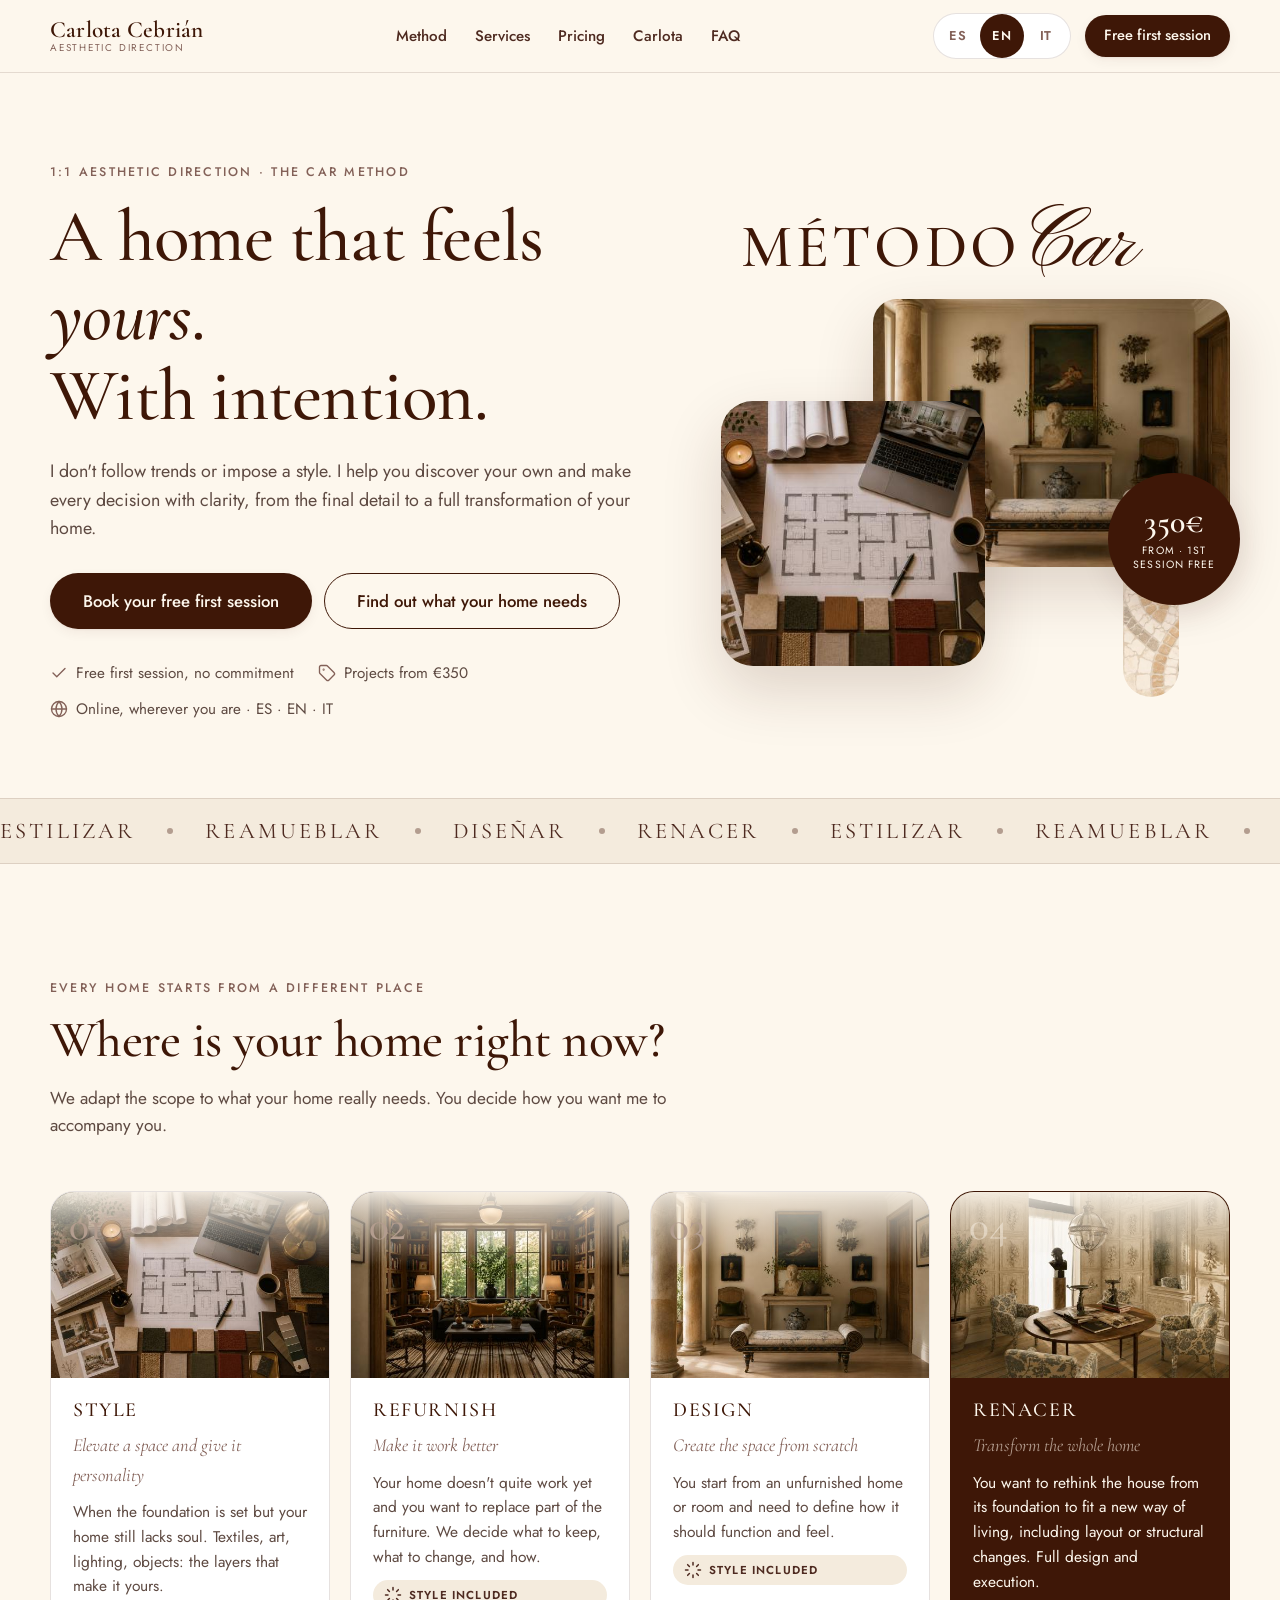
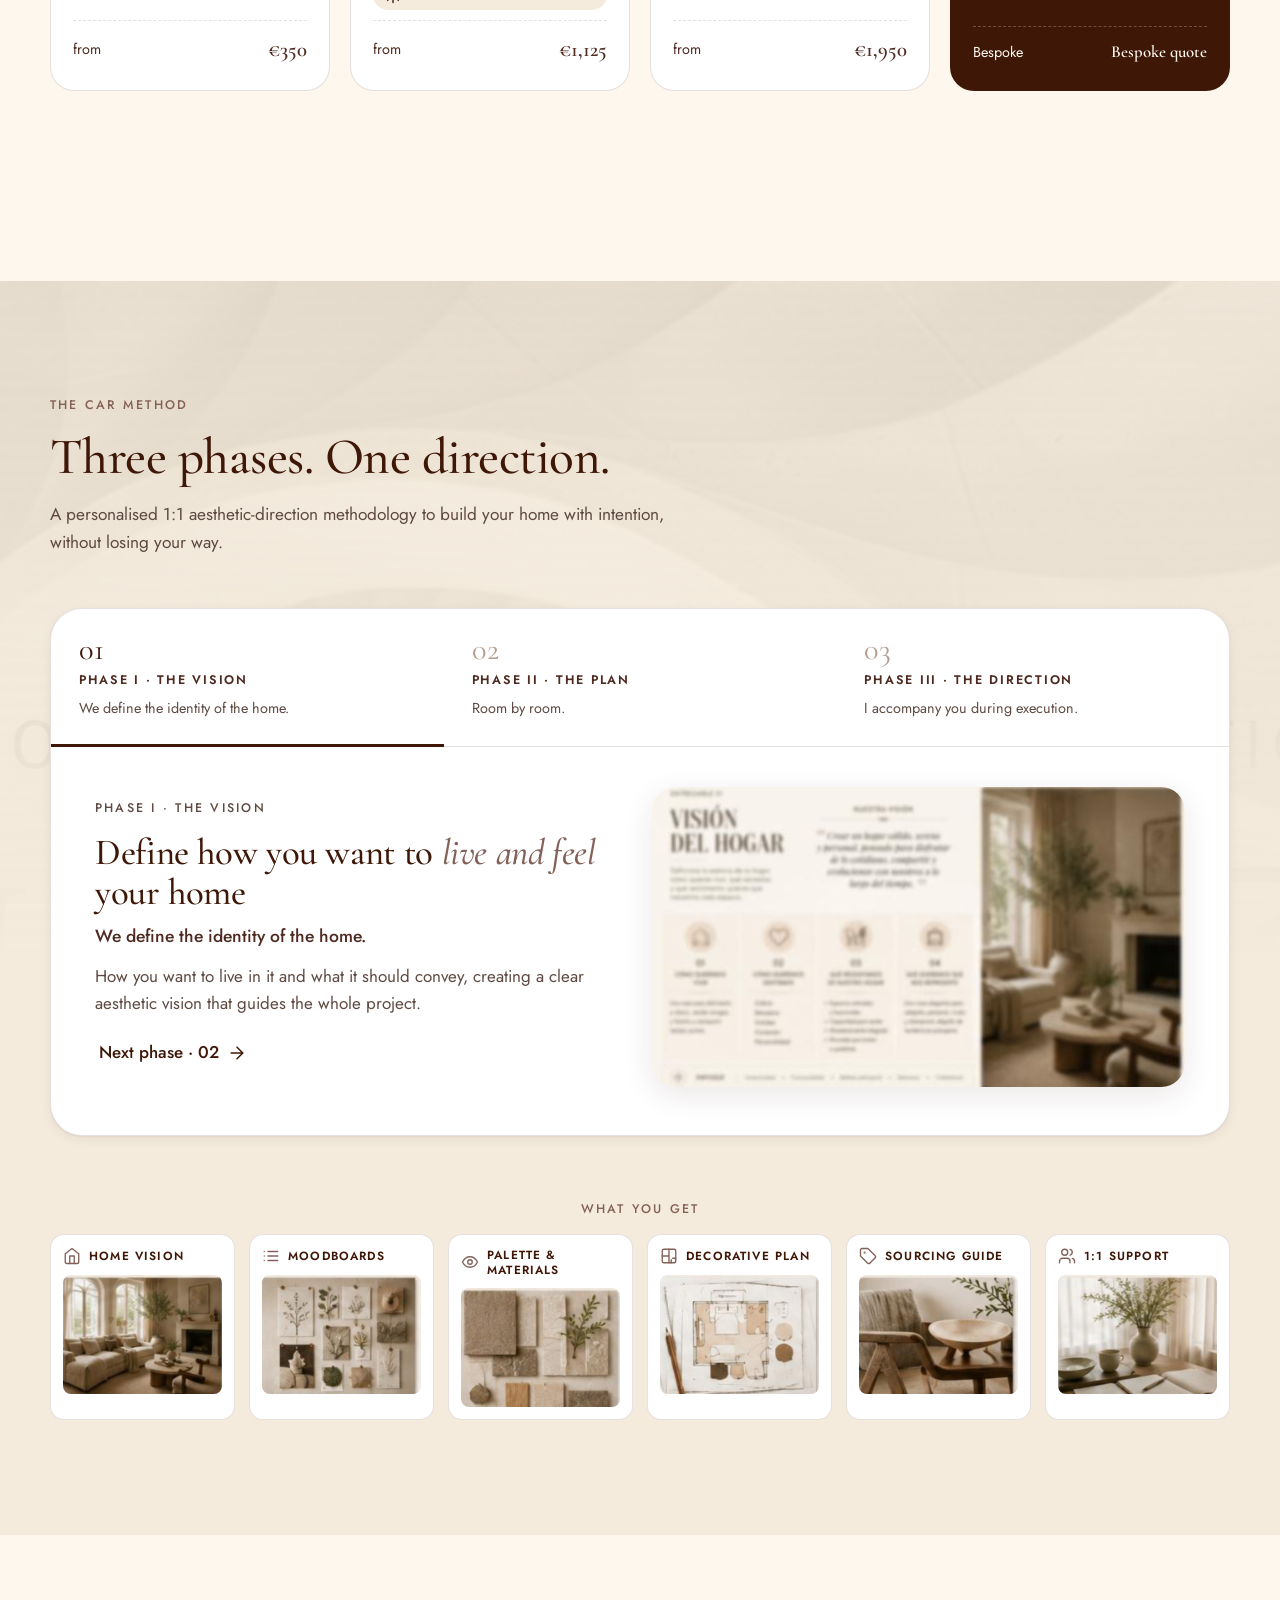
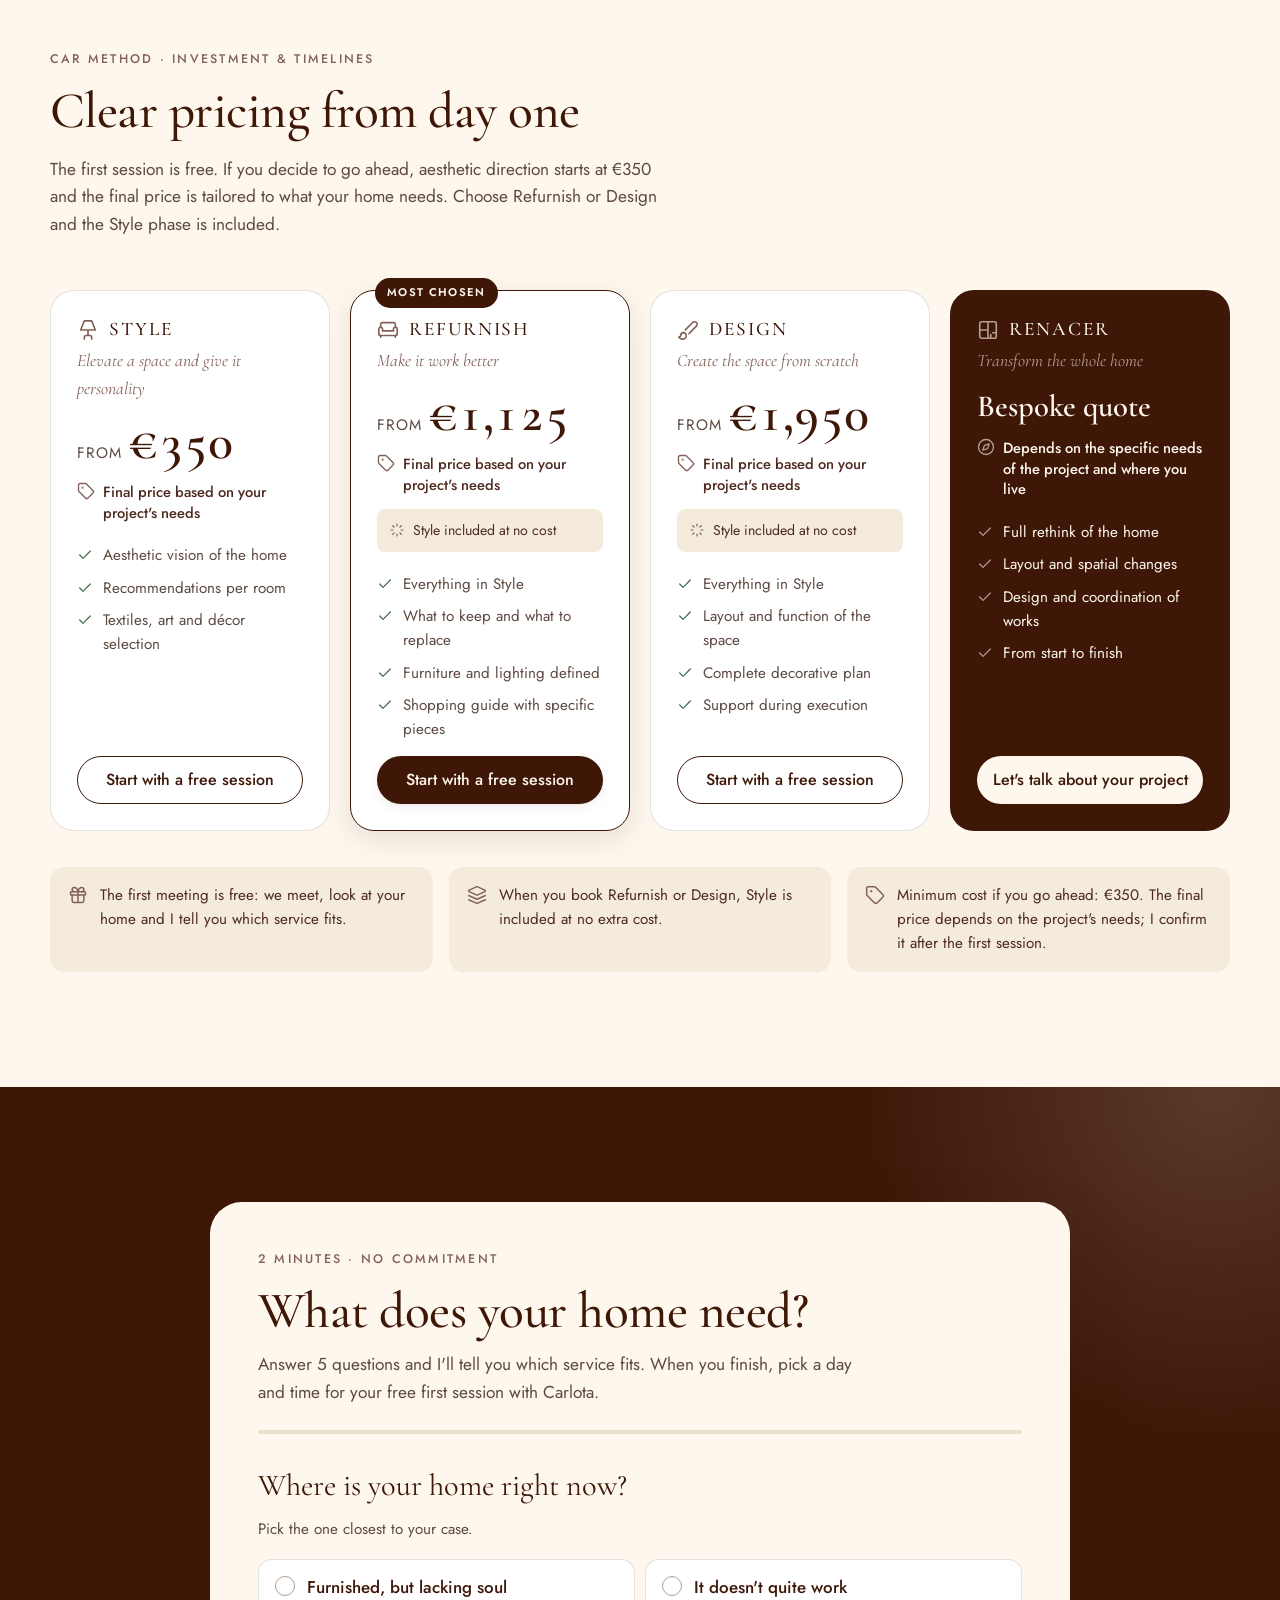
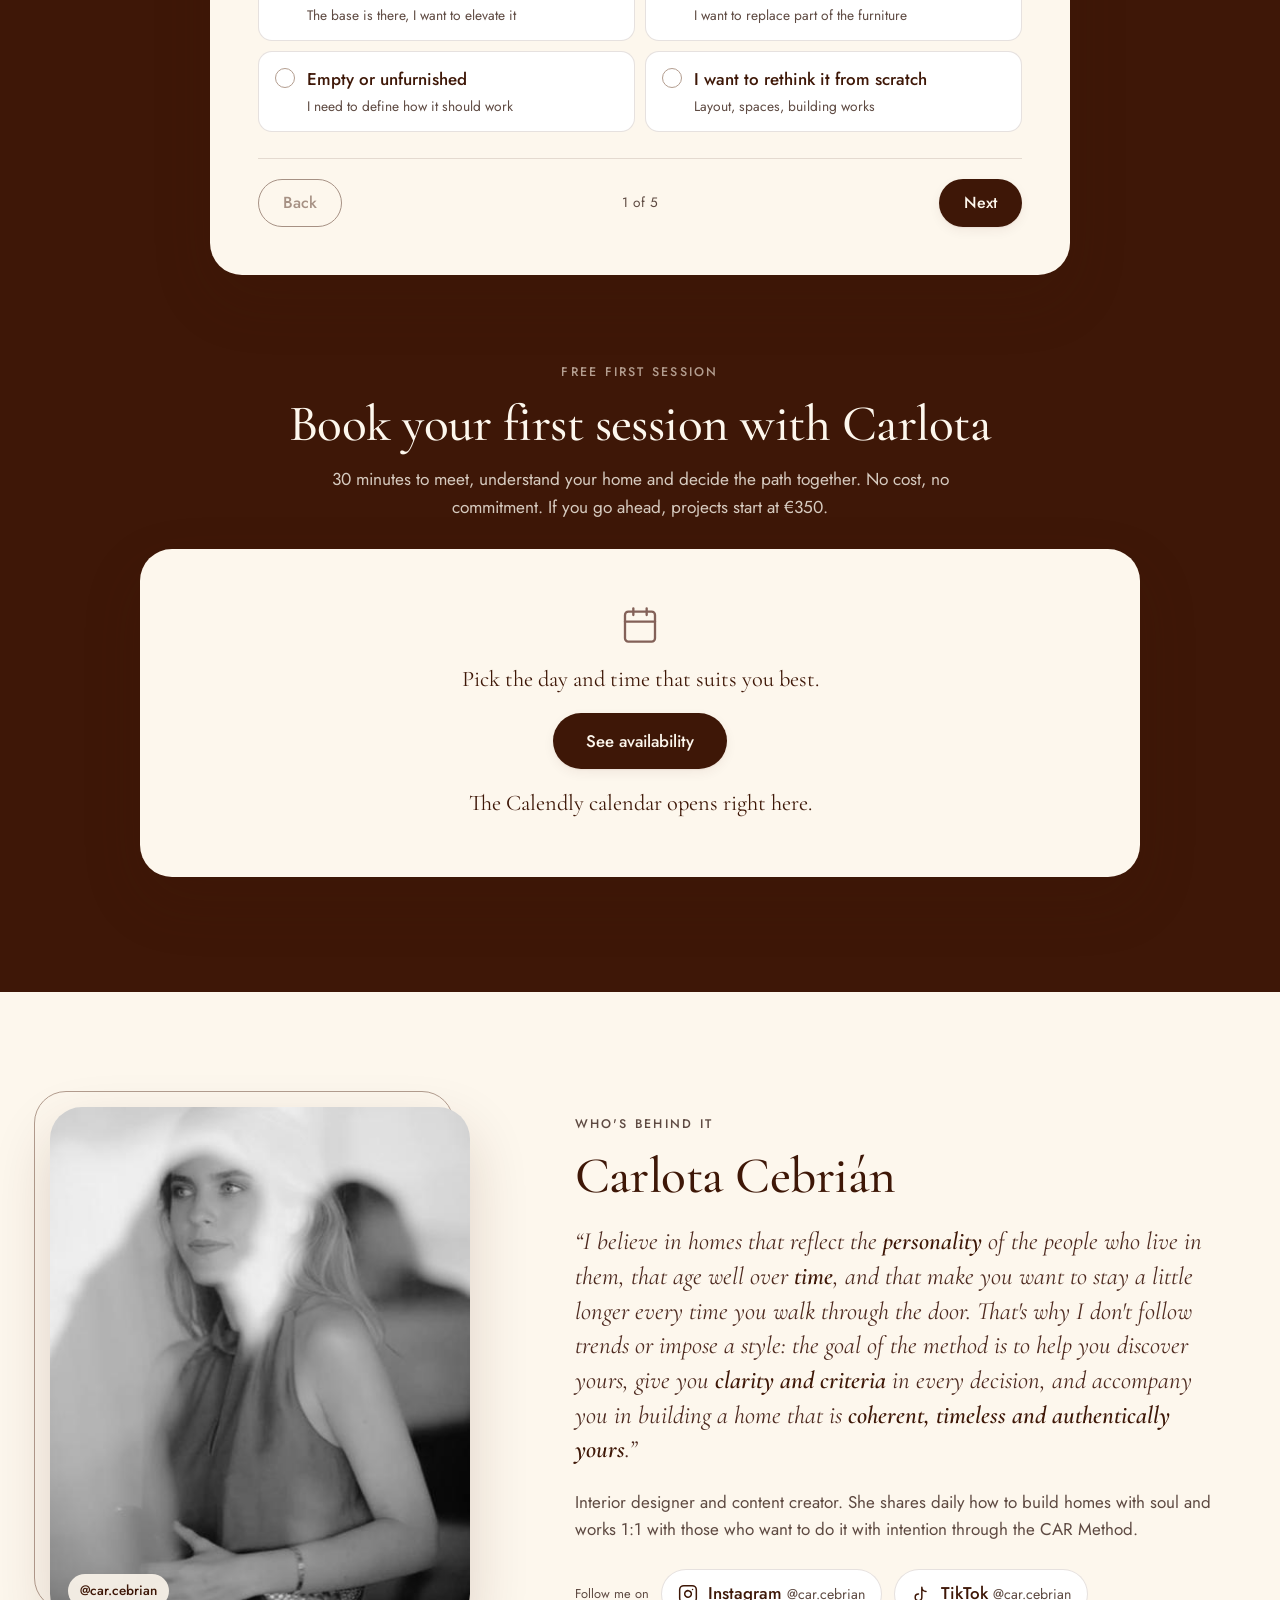
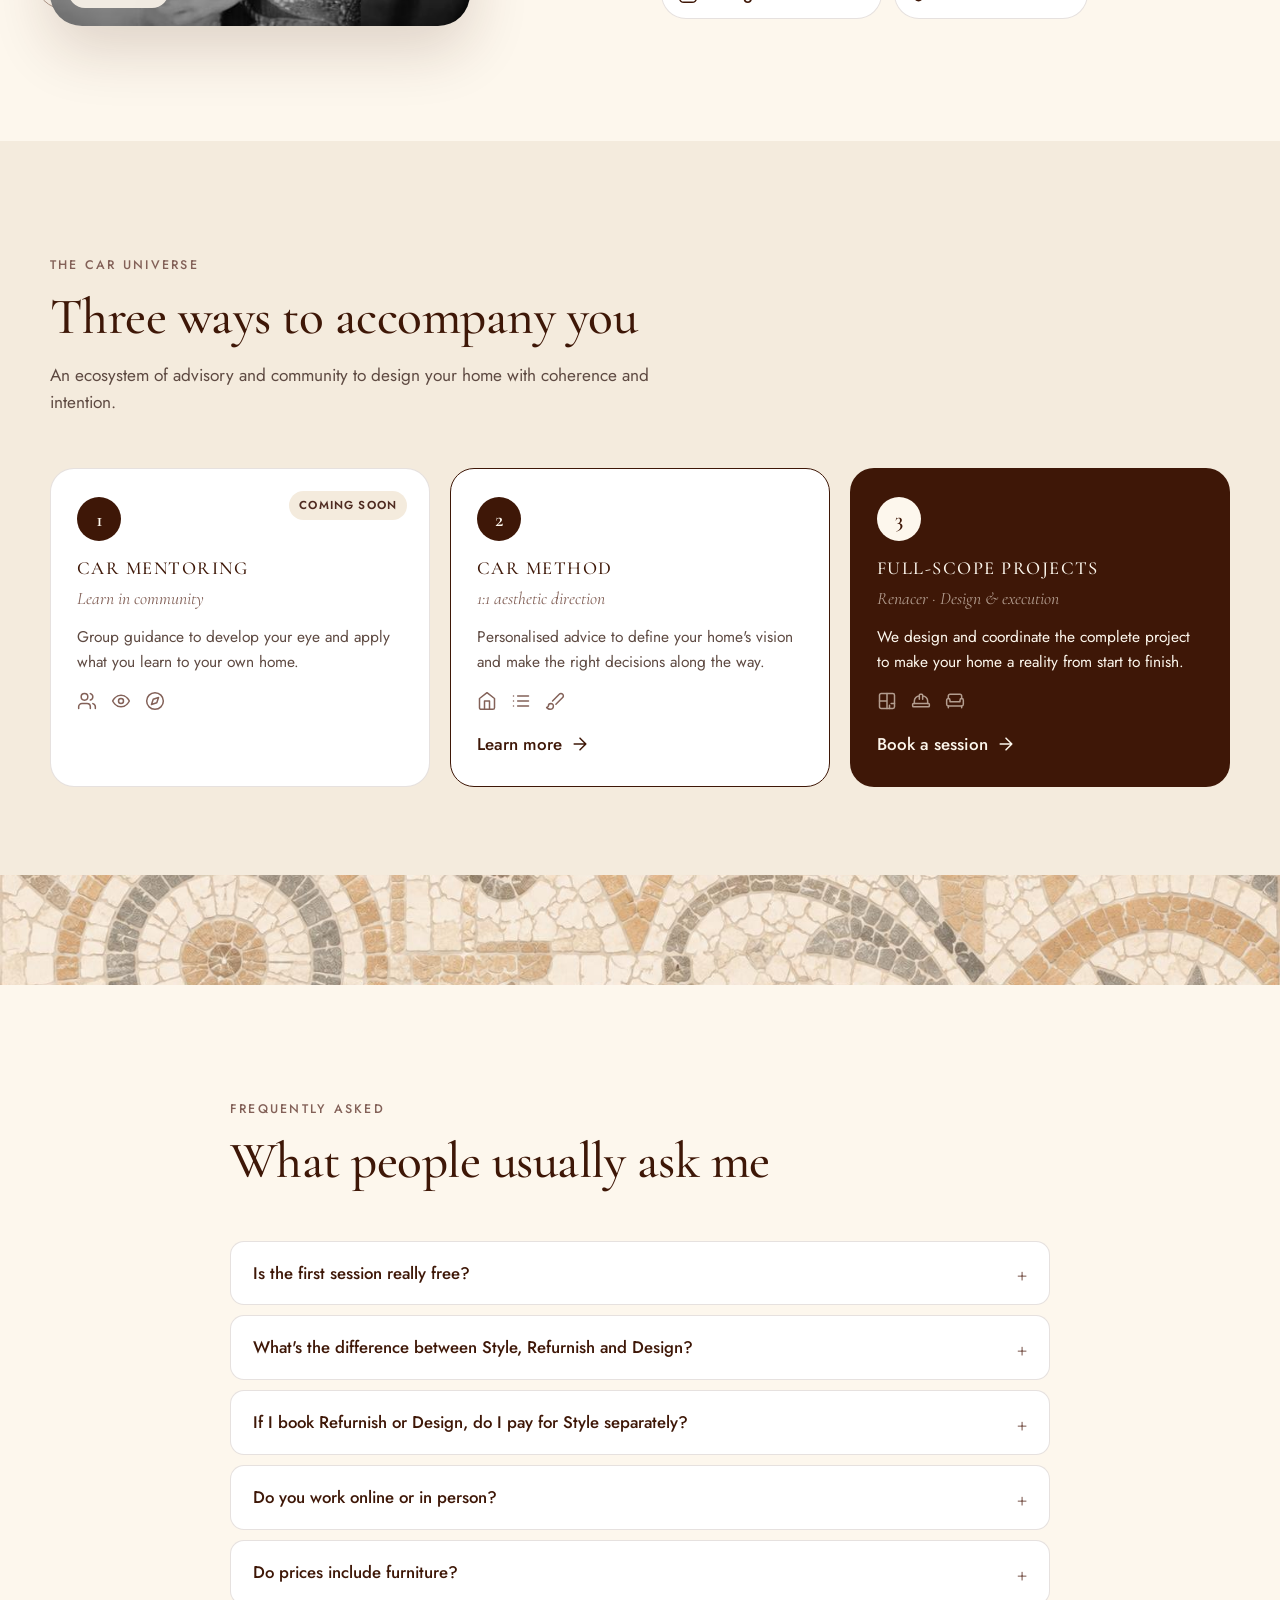
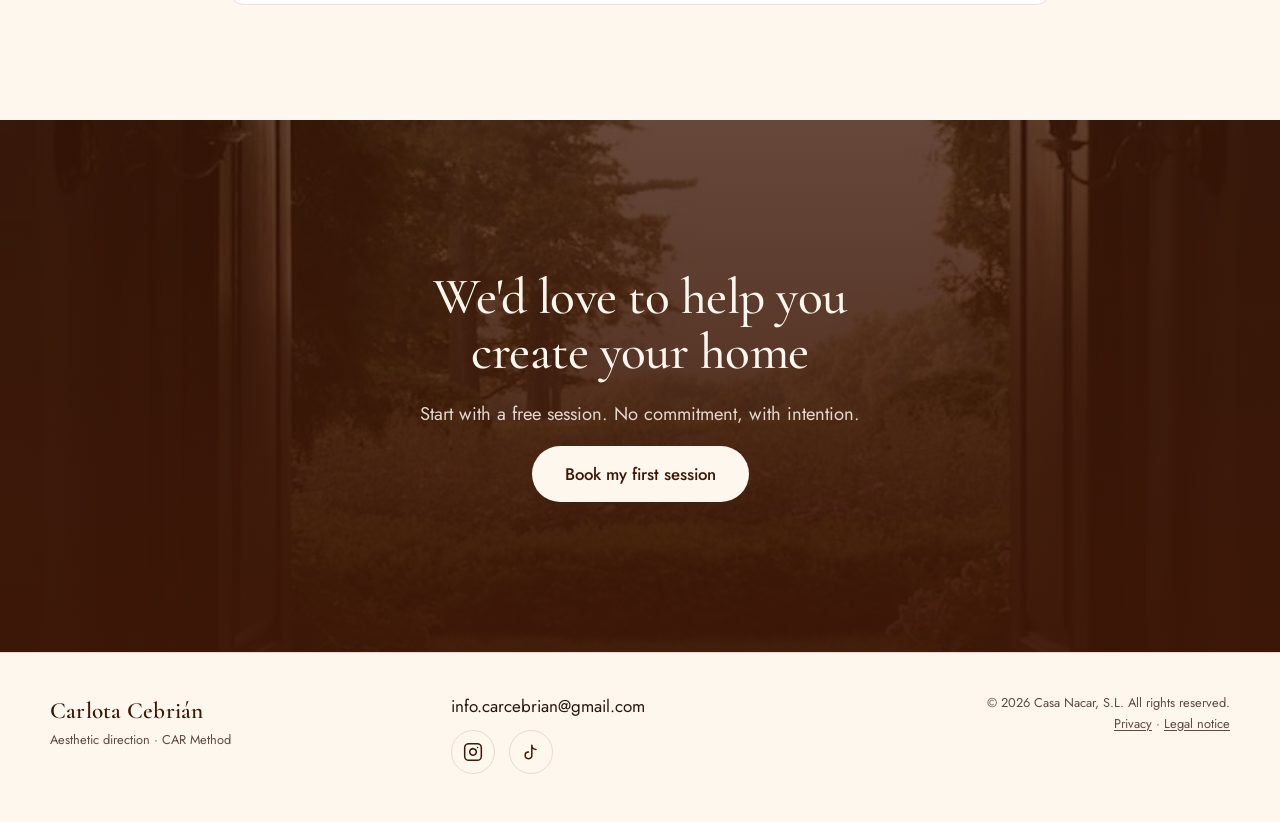
==== commit 7c74985c: "Landing CAR: precios solo 'desde', Renacer a medida y Calendly automático tras el cuestionario Se el" ====
--- a/sites/carcebrian/index.html
+++ b/sites/carcebrian/index.html
@@ -137,16 +137,7 @@
     <div class="section-head reveal">
       <p class="eyebrow" data-i18n="pricing.eyebrow">Método CAR · Inversión y plazos</p>
       <h2 data-i18n="pricing.title">Precios claros desde el primer día</h2>
-      <p class="sub" data-i18n="pricing.sub">La primera sesión es gratuita. Si decides avanzar, el proyecto parte de 350 € y crece con el alcance. Y si eliges Reamueblar o Diseñar, la fase de Estilizar va incluida.</p>
-    </div>
-
-    <div class="rooms-toggle reveal" role="group" aria-label="Número de estancias">
-      <span class="rooms-label" data-i18n="pricing.roomsLabel">¿Cuántas estancias?</span>
-      <div class="segmented" id="rooms-segmented">
-        <button type="button" data-tier="0" aria-pressed="true">1–2</button>
-        <button type="button" data-tier="1" aria-pressed="false">3–5</button>
-        <button type="button" data-tier="2" aria-pressed="false">+5</button>
-      </div>
+      <p class="sub" data-i18n="pricing.sub">La primera sesión es gratuita. Si decides avanzar, la dirección estética parte de 350 € y el precio final se ajusta a las necesidades de tu casa. Si eliges Reamueblar o Diseñar, la fase de Estilizar va incluida.</p>
     </div>
 
     <div class="pricing-grid" id="pricing-grid"></div>
@@ -155,12 +146,8 @@
       <div class="pricing-rules">
         <div class="rule"><svg class="ico" aria-hidden="true"><use href="#i-gift"/></svg><p data-i18n="pricing.rule1">La primera reunión es gratis: nos conocemos, vemos tu casa y te digo qué servicio encaja.</p></div>
         <div class="rule"><svg class="ico" aria-hidden="true"><use href="#i-layers"/></svg><p data-i18n="pricing.rule2">Al contratar Reamueblar o Diseñar, Estilizar está incluido sin coste adicional.</p></div>
-        <div class="rule"><svg class="ico" aria-hidden="true"><use href="#i-tag"/></svg><p data-i18n="pricing.rule3">Coste mínimo si decides avanzar: 350 €. Precios con IVA no incluido, orientativos según alcance.</p></div>
-      </div>
-      <details class="pricing-table-wrap">
-        <summary data-i18n="pricing.tableToggle">Ver tabla completa de precios y plazos</summary>
-        <div class="table-scroll"><table class="pricing-table" id="pricing-table"></table></div>
-      </details>
+        <div class="rule"><svg class="ico" aria-hidden="true"><use href="#i-tag"/></svg><p data-i18n="pricing.rule3">Coste mínimo si decides avanzar: 350 €. El precio final depende de las necesidades del proyecto; te lo confirmo tras la primera sesión.</p></div>
+      </div>
     </div>
   </div>
 </section>
@@ -172,7 +159,7 @@
       <div class="quiz-head">
         <p class="eyebrow" data-i18n="quiz.eyebrow">2 minutos · Sin compromiso</p>
         <h2 data-i18n="quiz.title">¿Qué necesita tu casa?</h2>
-        <p class="sub" data-i18n="quiz.sub">Responde a 5 preguntas y te digo qué servicio encaja, con precio y plazo orientativos. Después, reserva tu primera sesión gratis.</p>
+        <p class="sub" data-i18n="quiz.sub">Responde a 5 preguntas y te digo qué servicio encaja. Al terminar, eliges día y hora para tu primera sesión gratis con Carlota.</p>
       </div>
       <div class="quiz-progress" aria-hidden="true"><span id="quiz-bar"></span></div>
       <form id="quiz-form" novalidate>
--- a/sites/carcebrian/styles.css
+++ b/sites/carcebrian/styles.css
@@ -228,12 +228,6 @@
 .deliv .ico{width:18px;height:18px;color:var(--taupe)}
 
 /* ---------- Pricing ---------- */
-.rooms-toggle{display:flex;flex-wrap:wrap;align-items:center;gap:16px;margin-bottom:28px}
-.rooms-label{font-family:var(--font-head);font-size:1.3rem;color:var(--brown)}
-.segmented{display:inline-flex;background:var(--surface);border:1px solid var(--border);border-radius:999px;padding:4px;position:relative}
-.segmented button{min-height:44px;min-width:76px;padding:0 18px;border-radius:999px;font-weight:500;color:var(--taupe);transition:background var(--dur),color var(--dur),transform var(--dur)}
-.segmented button:hover{color:var(--brown-deep)}
-.segmented button[aria-pressed="true"]{background:var(--brown-deep);color:var(--cream)}
 .pricing-grid{display:grid;gap:20px;grid-template-columns:repeat(auto-fit,minmax(250px,1fr))}
 .price-card{background:var(--surface);border:1px solid var(--border);border-radius:var(--r-lg);padding:28px 26px 26px;display:flex;flex-direction:column;gap:14px;position:relative;transition:transform var(--dur) var(--ease),box-shadow var(--dur)}
 .price-card:hover{transform:translateY(-6px);box-shadow:var(--shadow-md)}
@@ -243,8 +237,8 @@
 .price-card h3 .ico{color:var(--taupe);width:22px;height:22px}
 .price-card .p-tag{font-family:var(--font-head);font-style:italic;color:var(--taupe);font-size:1.1rem;margin-top:-8px}
 .price-card .amount{font-family:var(--font-head);font-size:clamp(2.6rem,4vw,3.4rem);font-weight:600;color:var(--brown-deep);line-height:1;font-variant-numeric:tabular-nums;display:flex;align-items:baseline;gap:6px}
-.price-card .amount small{font-size:1rem;font-family:var(--font-body);color:var(--text-soft);font-weight:400}
-.price-card .weeks{display:inline-flex;align-items:center;gap:8px;color:var(--brown);font-weight:500;font-size:.95rem}
+.price-card .amount small{font-size:.95rem;font-family:var(--font-body);color:var(--text-soft);font-weight:400;letter-spacing:.06em;text-transform:uppercase}
+.price-card .weeks{display:inline-flex;align-items:flex-start;gap:8px;color:var(--brown);font-weight:500;font-size:.92rem;line-height:1.4}
 .price-card .weeks .ico{width:18px;height:18px;color:var(--taupe)}
 .price-card ul{list-style:none;padding:0;margin:6px 0 0;display:flex;flex-direction:column;gap:8px;color:var(--text-soft);font-size:.95rem}
 .price-card li{display:flex;gap:10px;align-items:flex-start}
@@ -262,18 +256,6 @@
 .pricing-rules{display:grid;gap:16px;grid-template-columns:repeat(auto-fit,minmax(260px,1fr))}
 .rule{display:flex;gap:12px;align-items:flex-start;background:var(--surface-2);border-radius:var(--r-md);padding:16px 18px;color:var(--brown);font-size:.95rem}
 .rule .ico{color:var(--taupe);margin-top:2px}
-.pricing-table-wrap{border:1px solid var(--border);border-radius:var(--r-md);background:var(--surface)}
-.pricing-table-wrap summary{cursor:pointer;padding:16px 20px;font-weight:500;color:var(--brown-deep);list-style:none;display:flex;justify-content:space-between;align-items:center}
-.pricing-table-wrap summary::-webkit-details-marker{display:none}
-.pricing-table-wrap summary::after{content:"+";font-size:1.4rem;line-height:1;color:var(--taupe)}
-.pricing-table-wrap[open] summary::after{content:"–"}
-.table-scroll{overflow-x:auto;padding:0 12px 16px}
-.pricing-table{width:100%;border-collapse:collapse;min-width:620px;font-size:.95rem}
-.pricing-table th,.pricing-table td{padding:14px 12px;text-align:left;border-top:1px solid var(--border);vertical-align:top}
-.pricing-table th{font-size:.74rem;letter-spacing:.12em;text-transform:uppercase;color:var(--taupe);font-weight:600}
-.pricing-table td b{font-family:var(--font-head);font-size:1.15rem;color:var(--brown-deep)}
-.pricing-table td span{display:block;color:var(--text-soft);font-size:.85rem}
-.pricing-table tr:hover td{background:var(--cream)}
 
 /* ---------- Quiz ---------- */
 .section-quiz{background:var(--brown-deep);color:var(--cream);position:relative;overflow:hidden}
@@ -316,12 +298,16 @@
 .result-card .r-tag{font-family:var(--font-head);font-style:italic;color:var(--taupe);font-size:1.15rem}
 .result-card .r-desc{color:var(--text-soft);margin-top:10px}
 .result-nums{display:grid;gap:12px;grid-template-columns:1fr 1fr}
+.result-nums.is-single{grid-template-columns:1fr}
+.result-nums .v small{font-size:.8rem;font-family:var(--font-body);color:var(--text-soft);font-weight:400;letter-spacing:.06em;text-transform:uppercase}
+.result-nums .tiny{margin-top:8px}
+.result-next{margin-top:22px;padding-top:20px;border-top:1px dashed var(--border)}
 .result-nums div{background:var(--surface-2);border-radius:var(--r-md);padding:14px}
 .result-nums .k{font-size:.72rem;letter-spacing:.12em;text-transform:uppercase;color:var(--taupe);font-weight:600}
 .result-nums .v{font-family:var(--font-head);font-size:1.7rem;font-weight:600;color:var(--brown-deep);line-height:1.1;margin-top:4px}
 .result-note{display:flex;gap:10px;align-items:flex-start;background:var(--surface-2);border-radius:var(--r-md);padding:12px 14px;font-size:.9rem;color:var(--brown);margin-top:14px}
 .result-note .ico{color:var(--taupe);width:18px;height:18px;margin-top:2px}
-.result-actions{display:flex;flex-wrap:wrap;gap:12px;margin-top:22px;align-items:center}
+.result-actions{display:flex;flex-wrap:wrap;gap:12px;align-items:center}
 .link-btn{color:var(--taupe);text-decoration:underline;text-underline-offset:3px;font-size:.95rem}
 .link-btn:hover{color:var(--brown-deep)}
 
@@ -332,6 +318,7 @@
 .booking-head .sub{color:rgba(253,247,237,.8);margin:14px auto 0}
 .calendly-shell{background:var(--cream);border-radius:var(--r-xl);overflow:hidden;max-width:1000px;margin:0 auto;box-shadow:var(--shadow-lg);min-height:320px}
 .calendly-placeholder{display:flex;flex-direction:column;align-items:center;justify-content:center;gap:16px;text-align:center;padding:56px 24px;min-height:320px;color:var(--brown)}
+.calendly-placeholder[hidden]{display:none}
 .calendly-placeholder .ico{color:var(--taupe)}
 .calendly-placeholder p{font-family:var(--font-head);font-size:1.4rem;color:var(--brown-deep)}
 .calendly-mount{min-width:320px;height:760px}
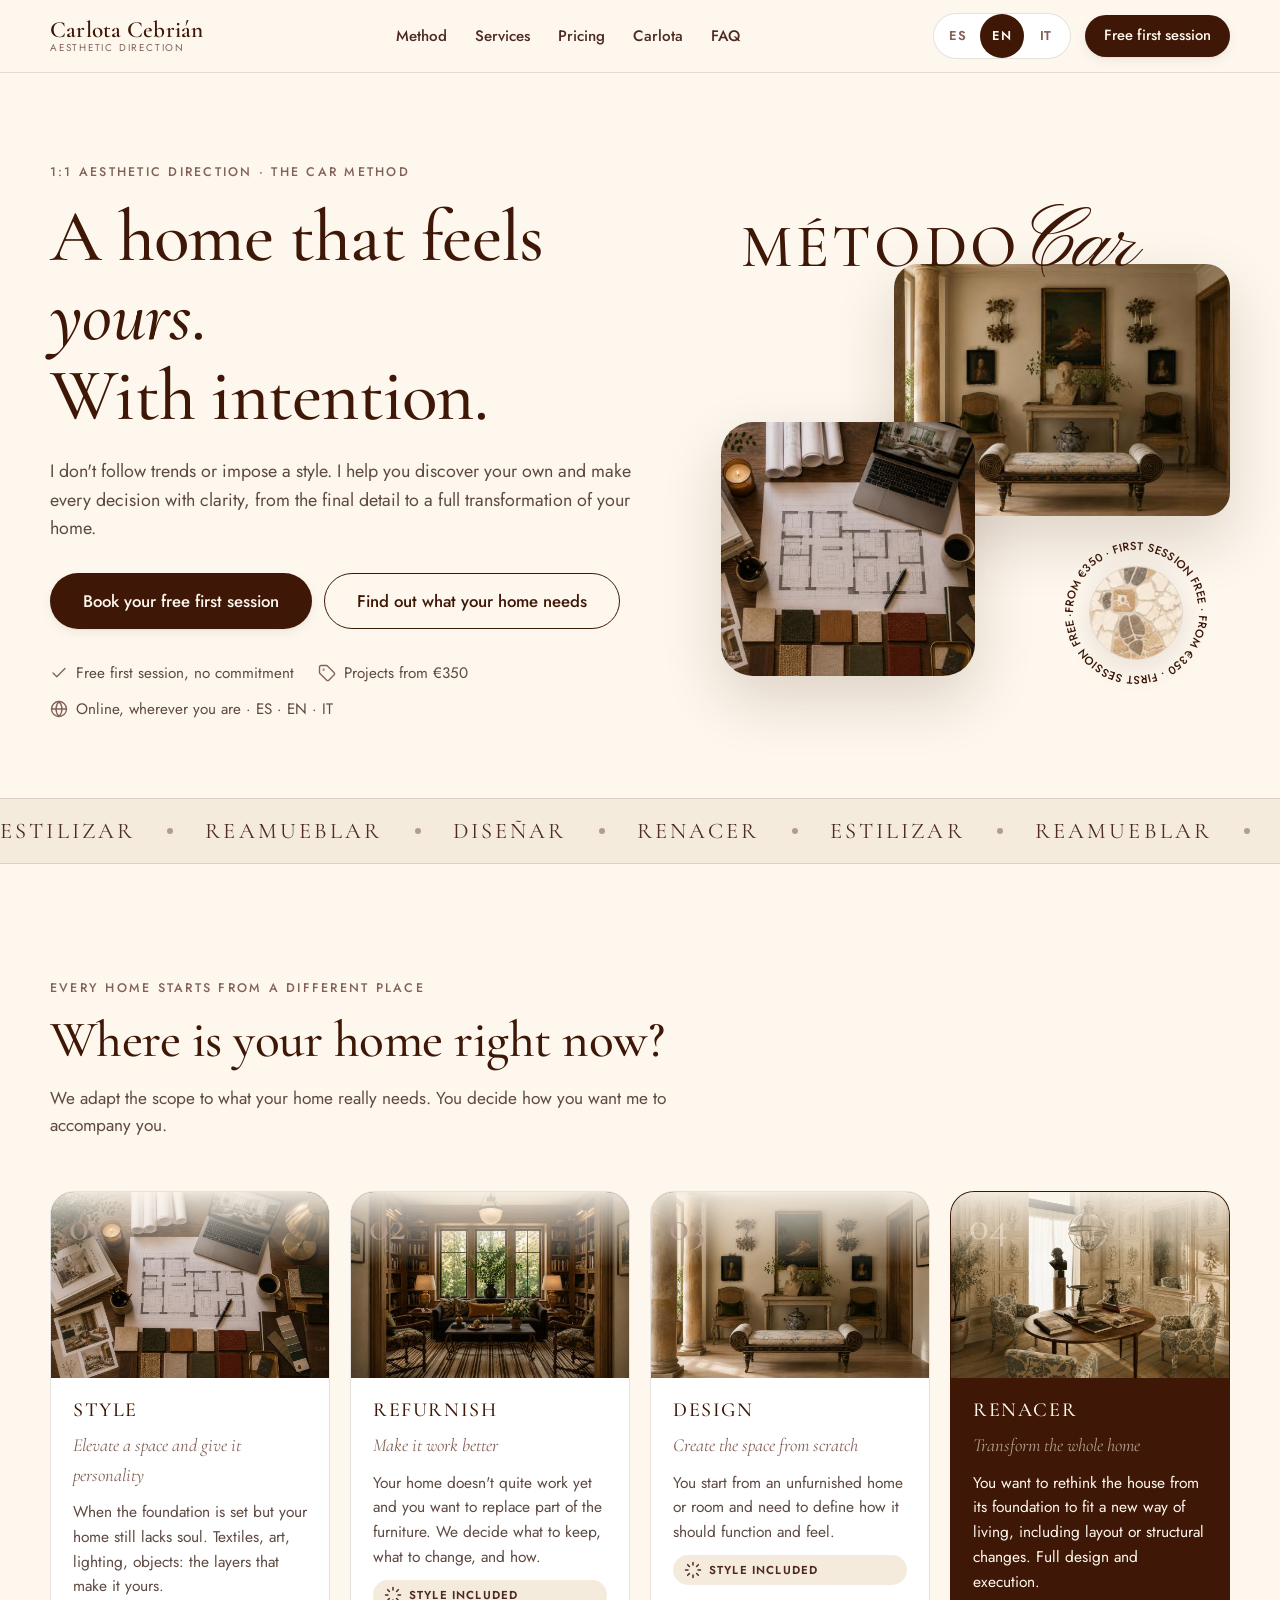
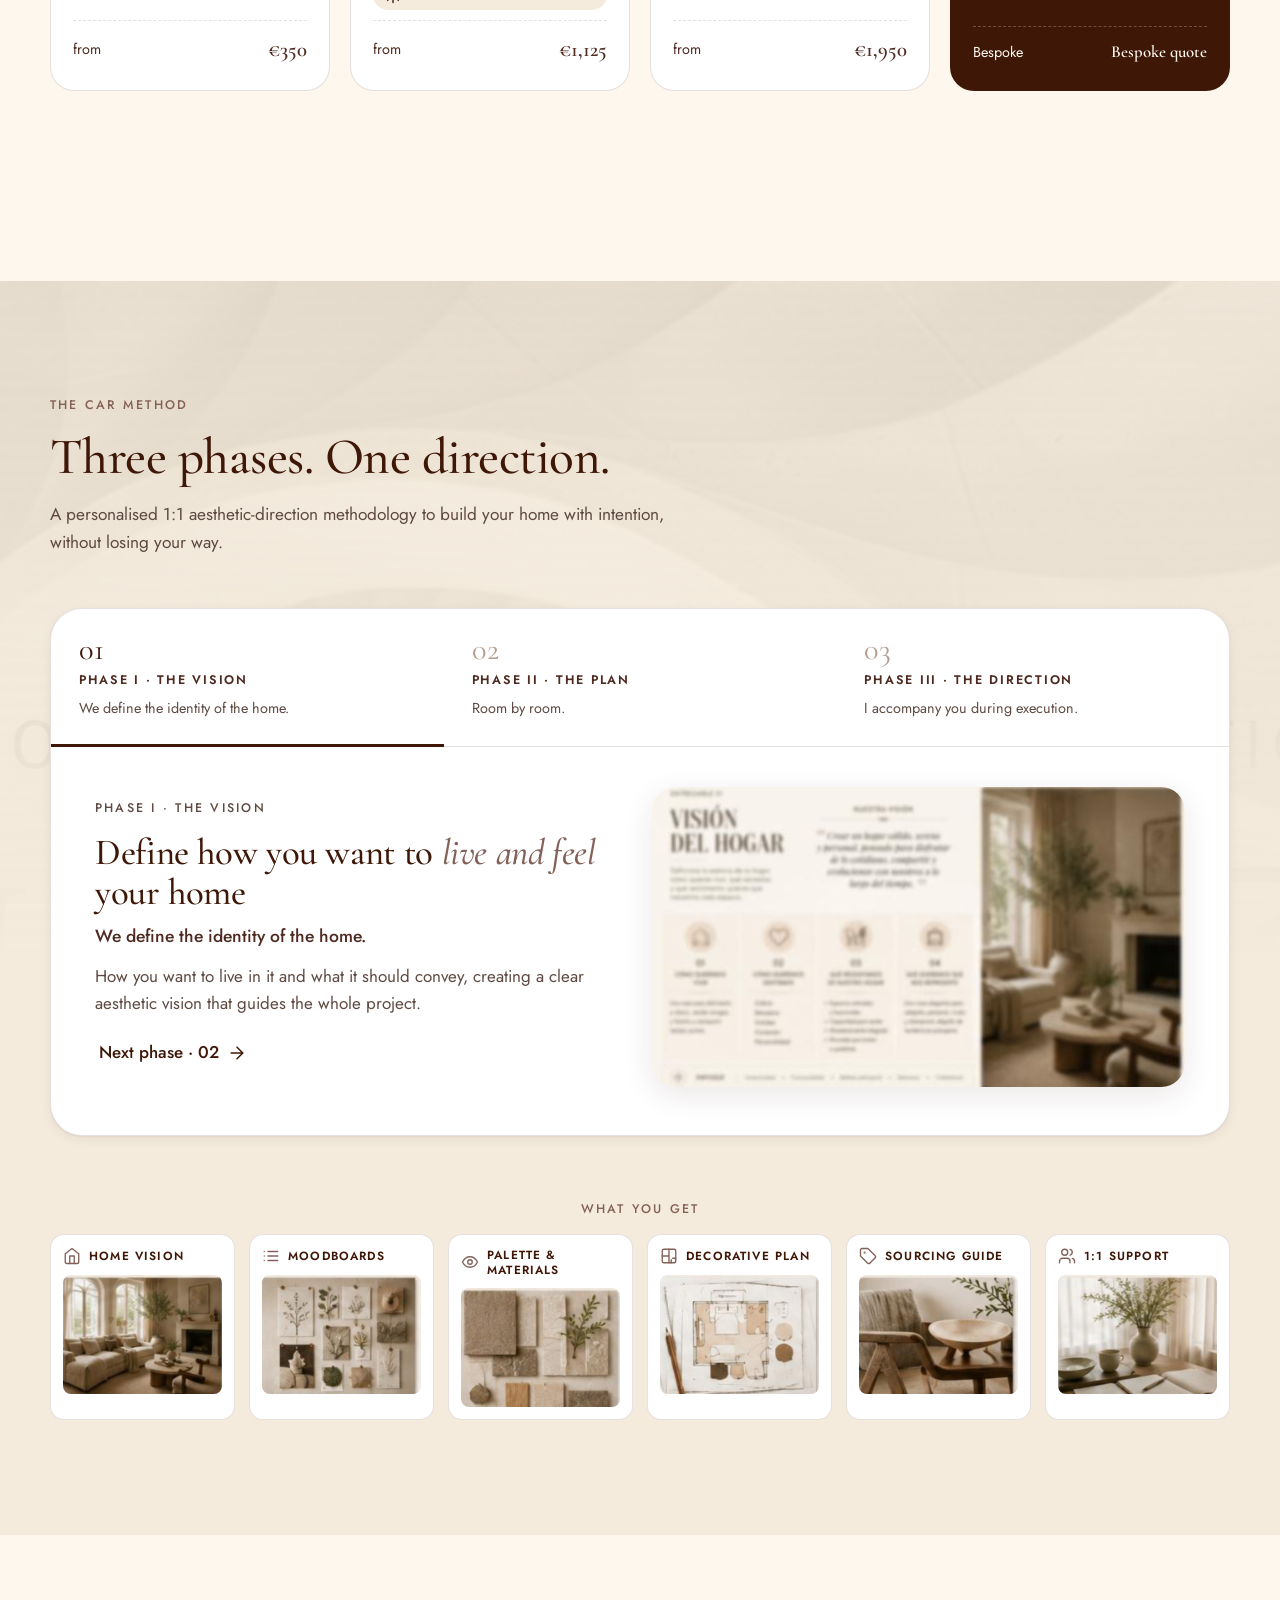
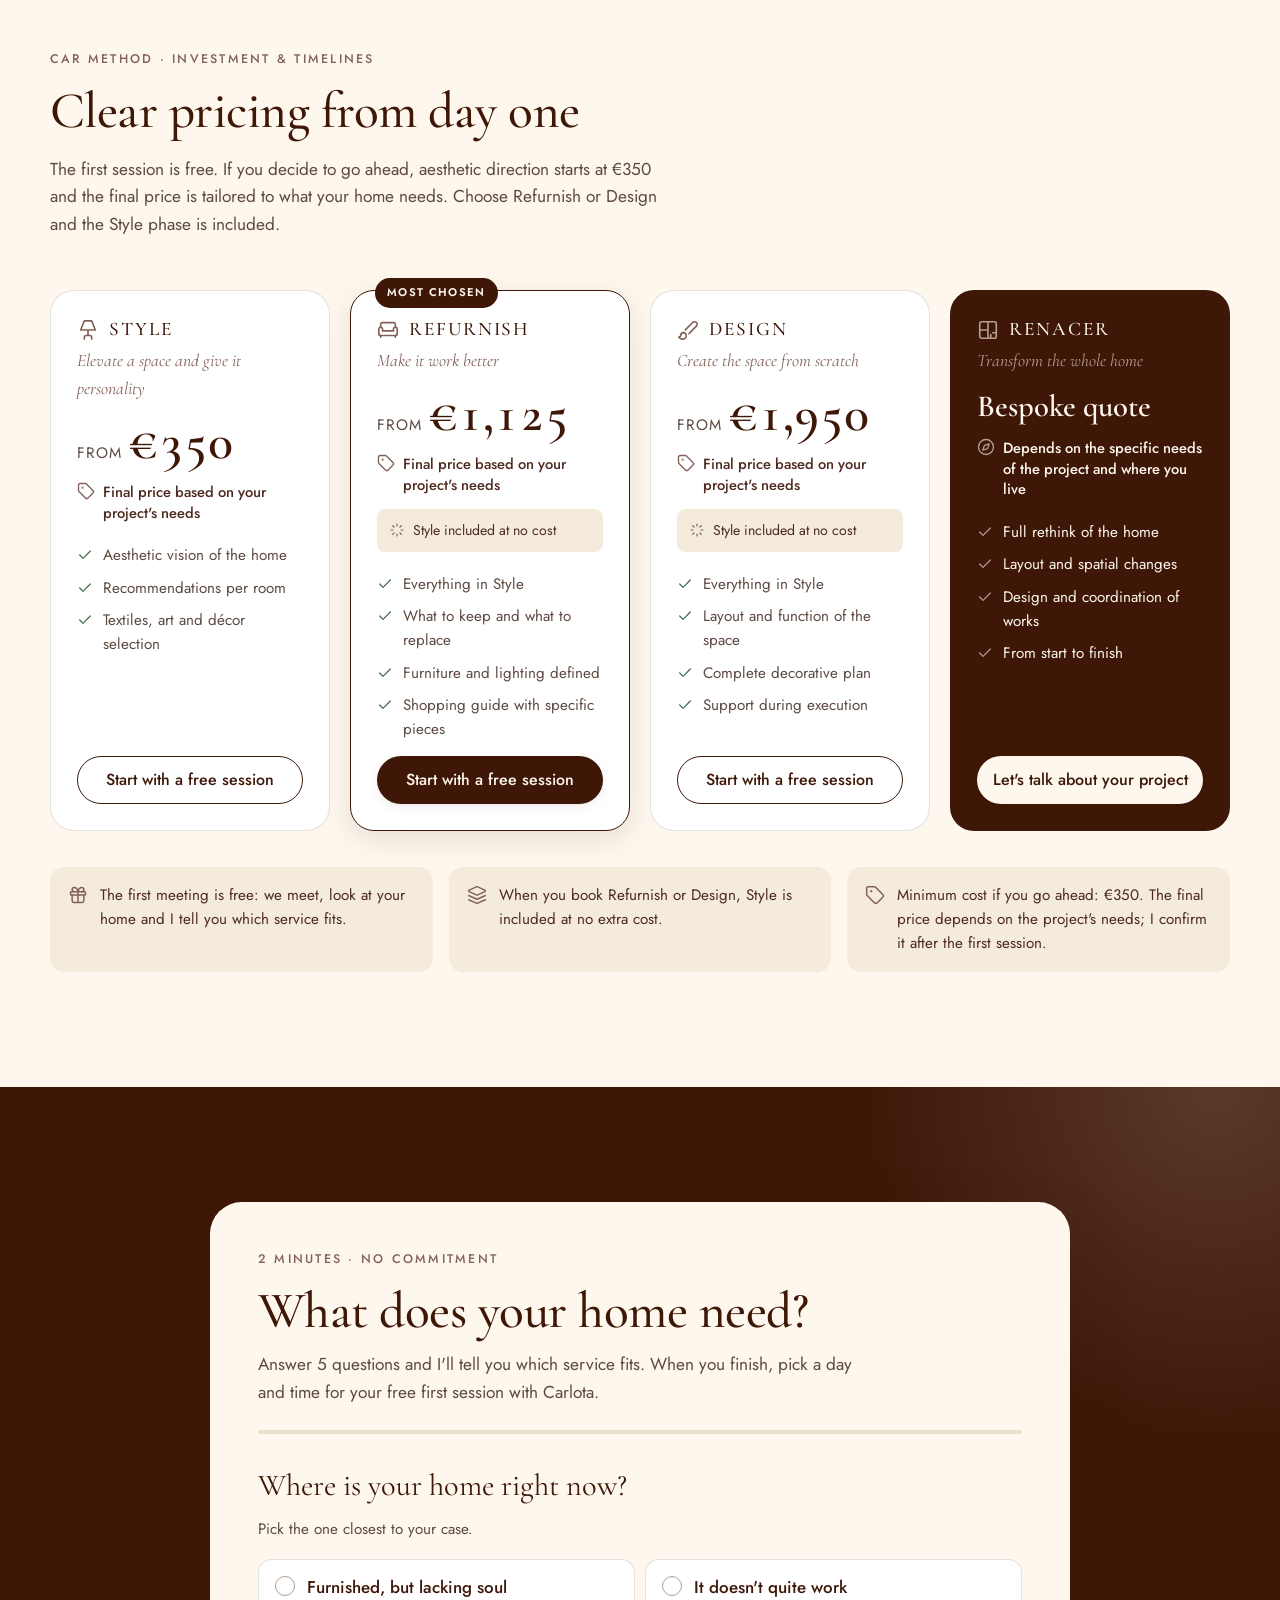
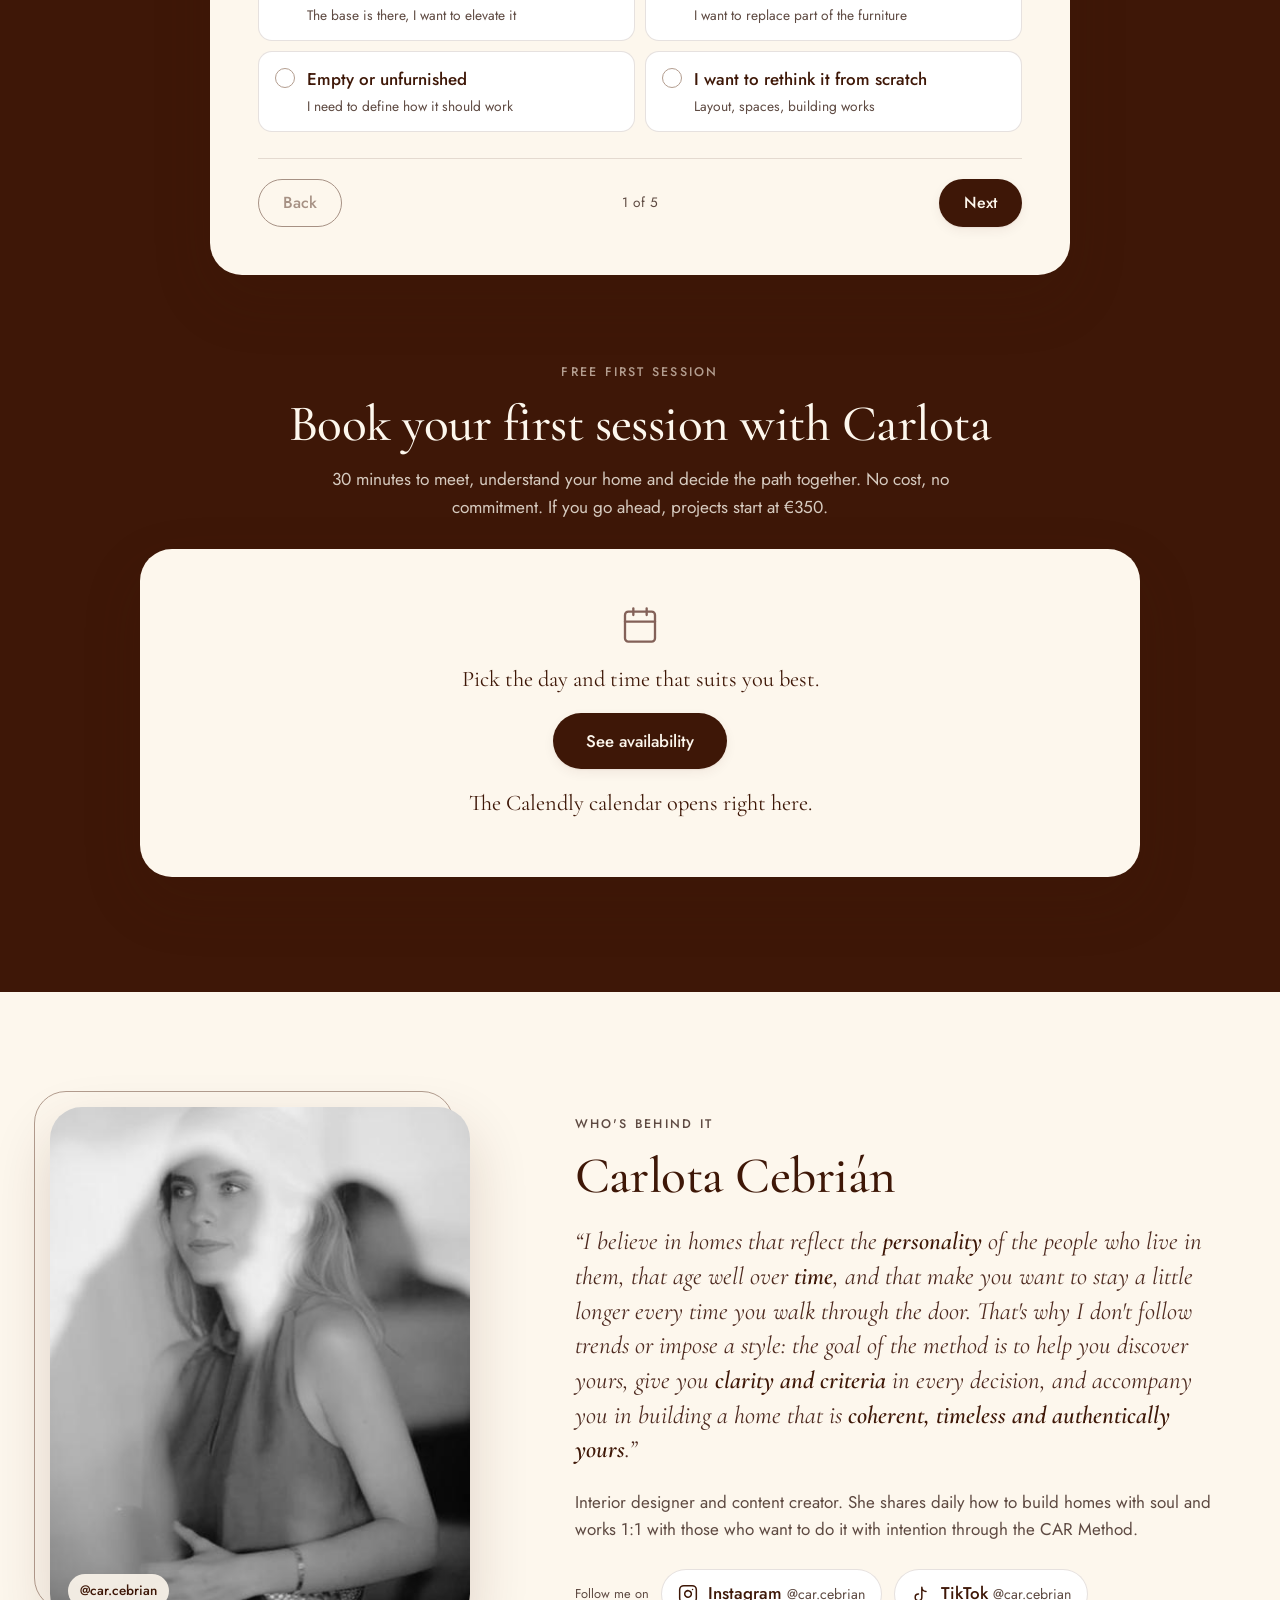
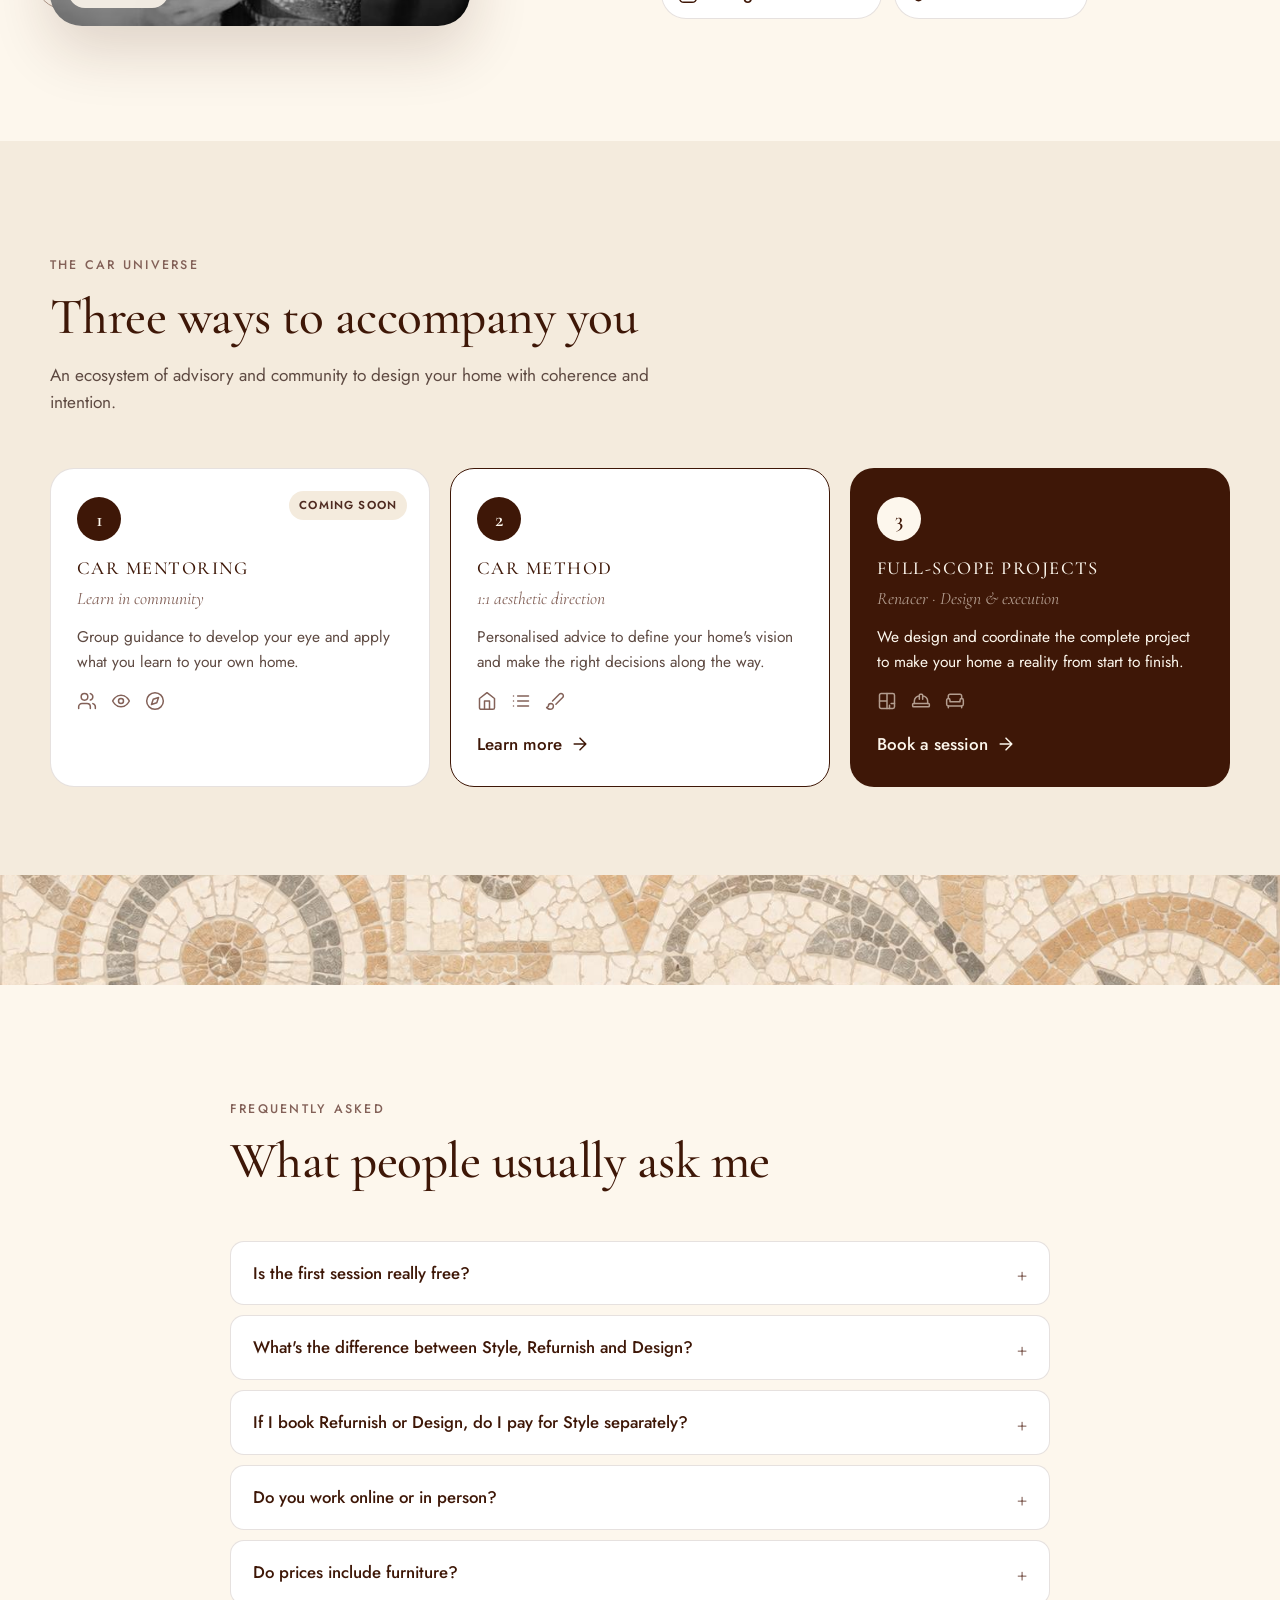
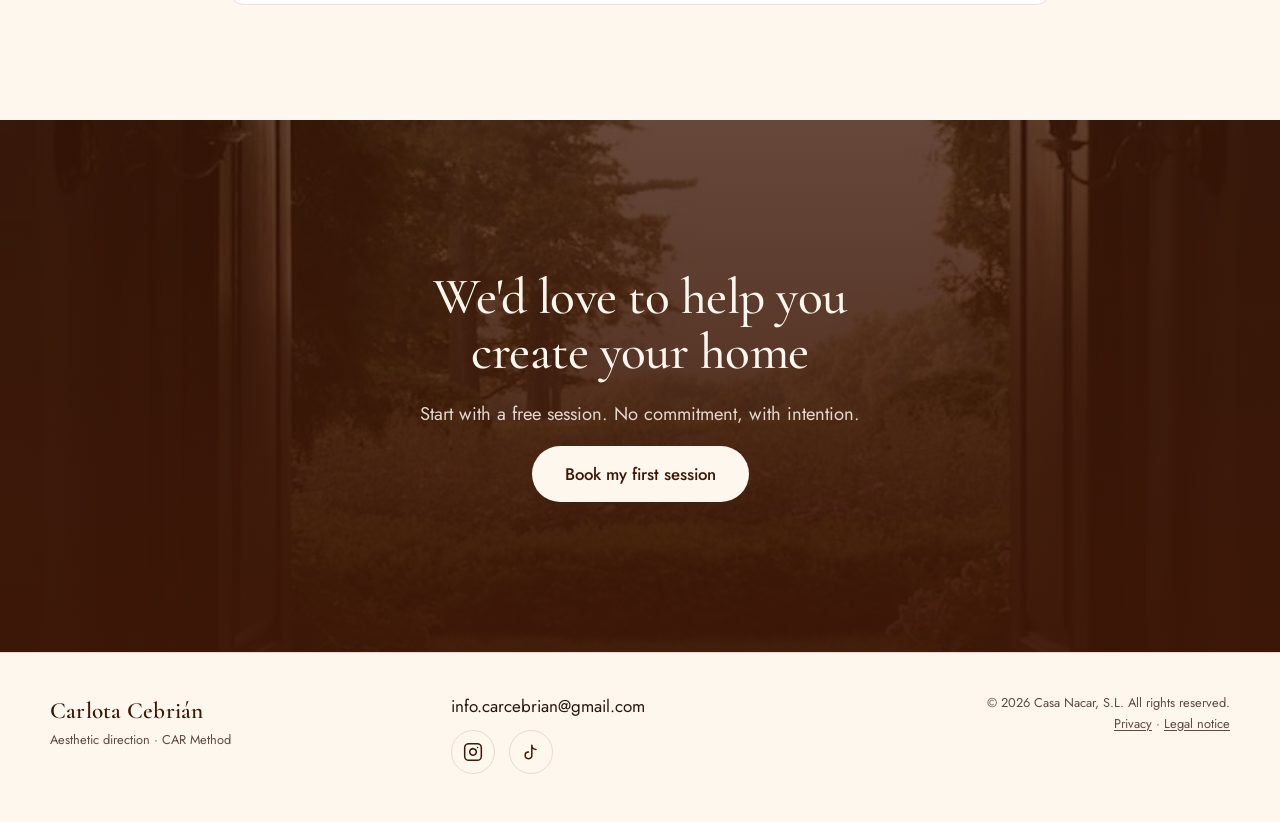
==== commit 61e3da5e: "Hero: sello de texto que gira sobre el marmol como eje Se sustituye el disco marron de 350 euros por" ====
--- a/sites/carcebrian/index.html
+++ b/sites/carcebrian/index.html
@@ -80,10 +80,14 @@
       </div>
       <figure class="hero-photo hero-photo-a"><img src="assets/disenar.jpg" alt="" width="519" height="346" fetchpriority="high"></figure>
       <figure class="hero-photo hero-photo-b"><img src="assets/estilizar.jpg" alt="" width="519" height="346"></figure>
-      <div class="hero-mosaic"><img src="assets/mosaic-v.jpg" alt="" width="131" height="863"></div>
-      <div class="hero-badge">
-        <span class="badge-num">350€</span>
-        <span class="badge-txt" data-i18n="hero.badge">desde · 1ª sesión gratis</span>
+      <div class="hero-seal">
+        <svg class="seal-ring" viewBox="0 0 200 200" role="img" aria-hidden="true" focusable="false">
+          <defs>
+            <path id="seal-path" fill="none" d="M100,100 m-75,0 a75,75 0 1,1 150,0 a75,75 0 1,1 -150,0"></path>
+          </defs>
+          <text><textPath href="#seal-path" id="seal-text" startOffset="0" textLength="471" lengthAdjust="spacing"></textPath></text>
+        </svg>
+        <span class="seal-axis"><img src="assets/mosaic-v.jpg" alt="" width="131" height="863" loading="lazy"></span>
       </div>
     </div>
   </div>
--- a/sites/carcebrian/styles.css
+++ b/sites/carcebrian/styles.css
@@ -131,16 +131,17 @@
 .hero-photo{margin:0;position:absolute;border-radius:var(--r-lg);overflow:hidden;box-shadow:var(--shadow-lg)}
 .hero-photo img{width:100%;height:100%;object-fit:cover;transform:scale(1.02);transition:transform 1.2s var(--ease)}
 .hero-visual:hover .hero-photo img{transform:scale(1.07)}
-.hero-photo-a{right:0;top:22%;width:70%;aspect-ratio:4/3;z-index:2}
-.hero-photo-b{left:0;bottom:6%;width:52%;aspect-ratio:1/1;z-index:2;border-radius:var(--r-xl)}
-.hero-mosaic{position:absolute;right:10%;bottom:0;width:11%;height:52%;border-radius:999px;overflow:hidden;z-index:1;opacity:.9}
-.hero-mosaic img{width:100%;height:100%;object-fit:cover}
-.hero-badge{position:absolute;right:-2%;bottom:18%;z-index:4;background:var(--brown-deep);color:var(--cream);border-radius:50%;width:132px;height:132px;display:flex;flex-direction:column;align-items:center;justify-content:center;text-align:center;box-shadow:var(--shadow-md);animation:spin-slow 24s linear infinite;padding:12px}
-.hero-badge .badge-num{font-family:var(--font-head);font-size:2rem;font-weight:600;line-height:1}
-.hero-badge .badge-txt{font-size:.66rem;letter-spacing:.1em;text-transform:uppercase;margin-top:6px;line-height:1.3}
+.hero-photo-a{right:0;top:15%;width:66%;aspect-ratio:4/3;z-index:2}
+.hero-photo-b{left:0;bottom:4%;width:50%;aspect-ratio:1/1;z-index:2;border-radius:var(--r-xl)}
+/* Rotating seal: the text turns around the marble, which is the axis */
+.hero-seal{position:absolute;right:2%;bottom:0;z-index:4;width:clamp(138px,33%,198px);aspect-ratio:1;display:grid;place-items:center}
+.seal-ring{position:absolute;inset:0;width:100%;height:100%;overflow:visible;animation:spin-slow 30s linear infinite;transform-origin:50% 50%}
+.seal-ring text{font-family:var(--font-body);font-size:13.5px;font-weight:500;text-transform:uppercase;fill:var(--brown-deep)}
+.seal-axis{position:relative;width:56%;aspect-ratio:1;border-radius:50%;overflow:hidden;box-shadow:var(--shadow-md);border:1px solid rgba(78,42,32,.18)}
+.seal-axis img{width:100%;height:100%;object-fit:cover;object-position:center}
+.hero-seal:hover .seal-ring{animation-play-state:paused}
 @keyframes floaty{0%,100%{transform:translateY(0)}50%{transform:translateY(-8px)}}
 @keyframes spin-slow{to{transform:rotate(360deg)}}
-.hero-badge:hover{animation-play-state:paused}
 @media (min-width:900px){
   .hero-grid{grid-template-columns:1.1fr .9fr}
 }
@@ -399,6 +400,6 @@
 .reveal.is-in{opacity:1;transform:none}
 @media (prefers-reduced-motion:reduce){
   .reveal{opacity:1;transform:none;transition:none}
-  .marquee-track,.hero-badge,.wordmark{animation:none}
+  .marquee-track,.seal-ring,.wordmark{animation:none}
   *{transition-duration:.01ms!important;animation-duration:.01ms!important}
 }
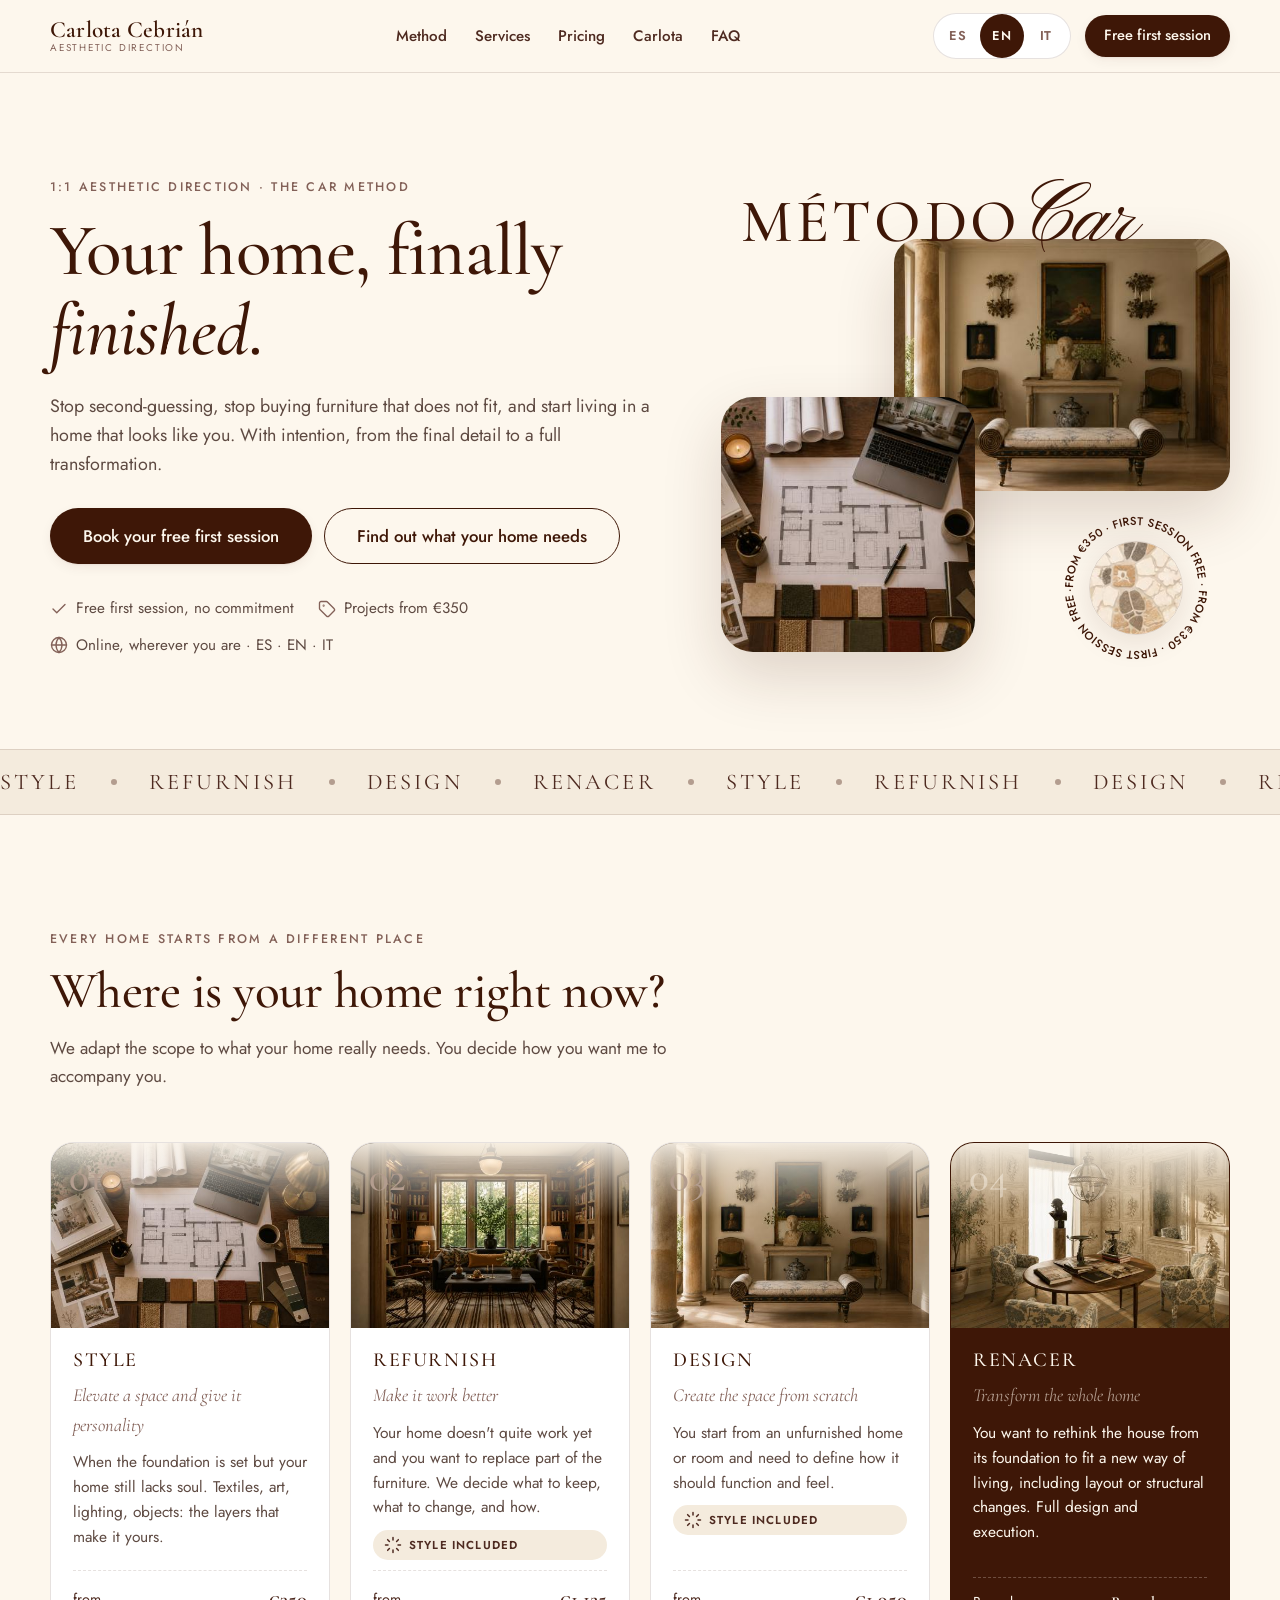
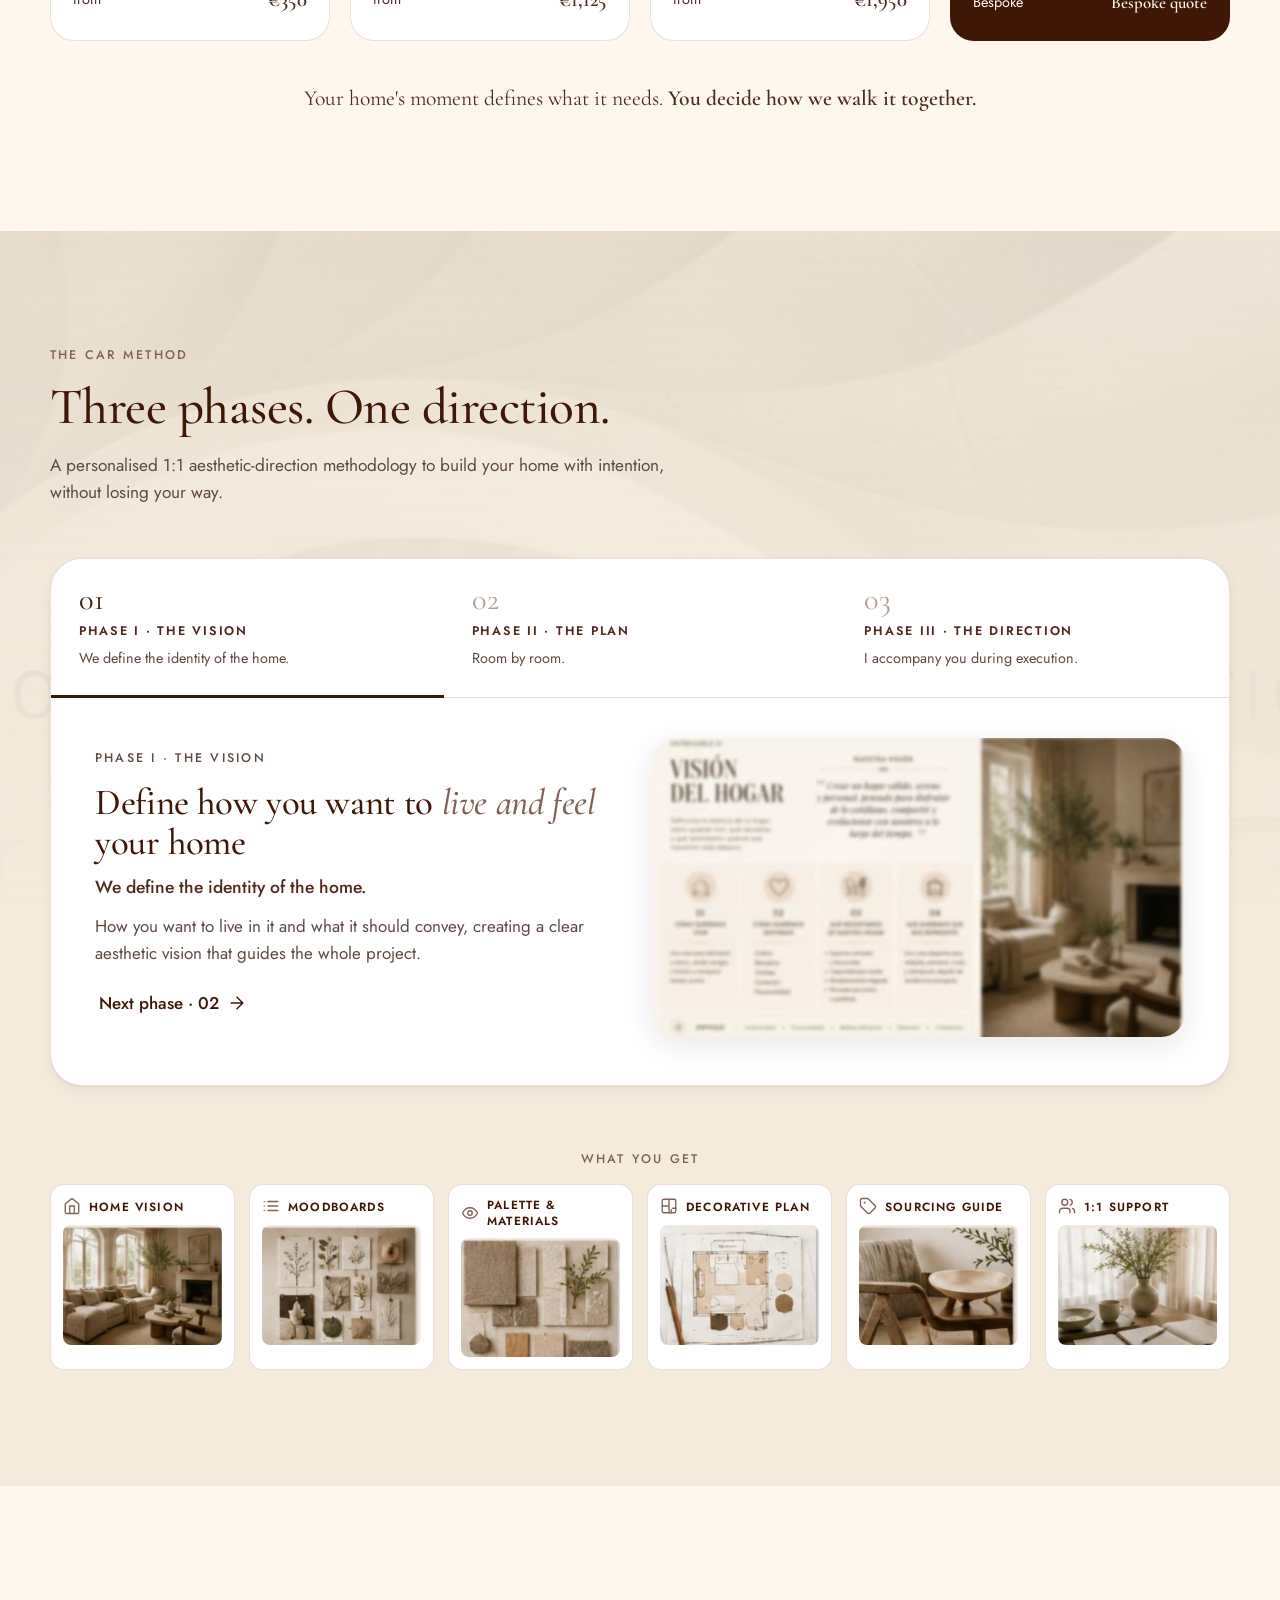
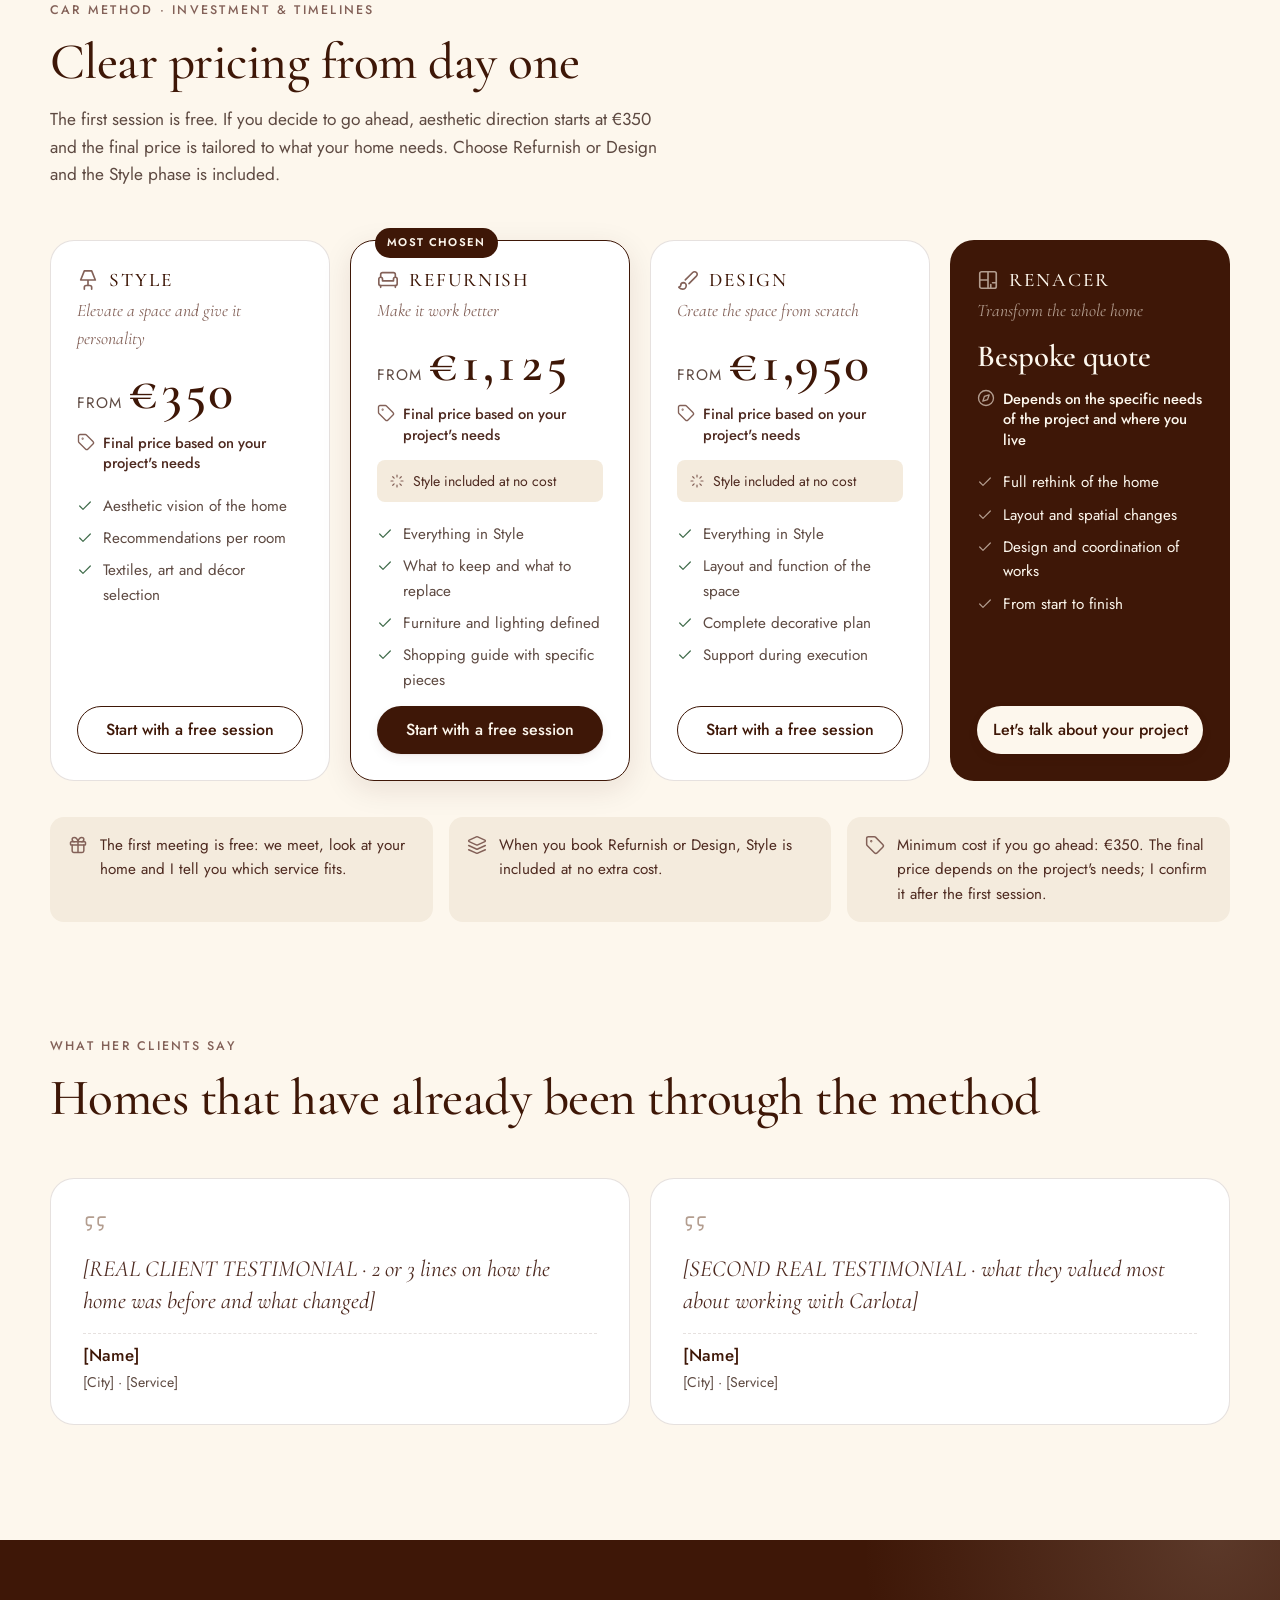
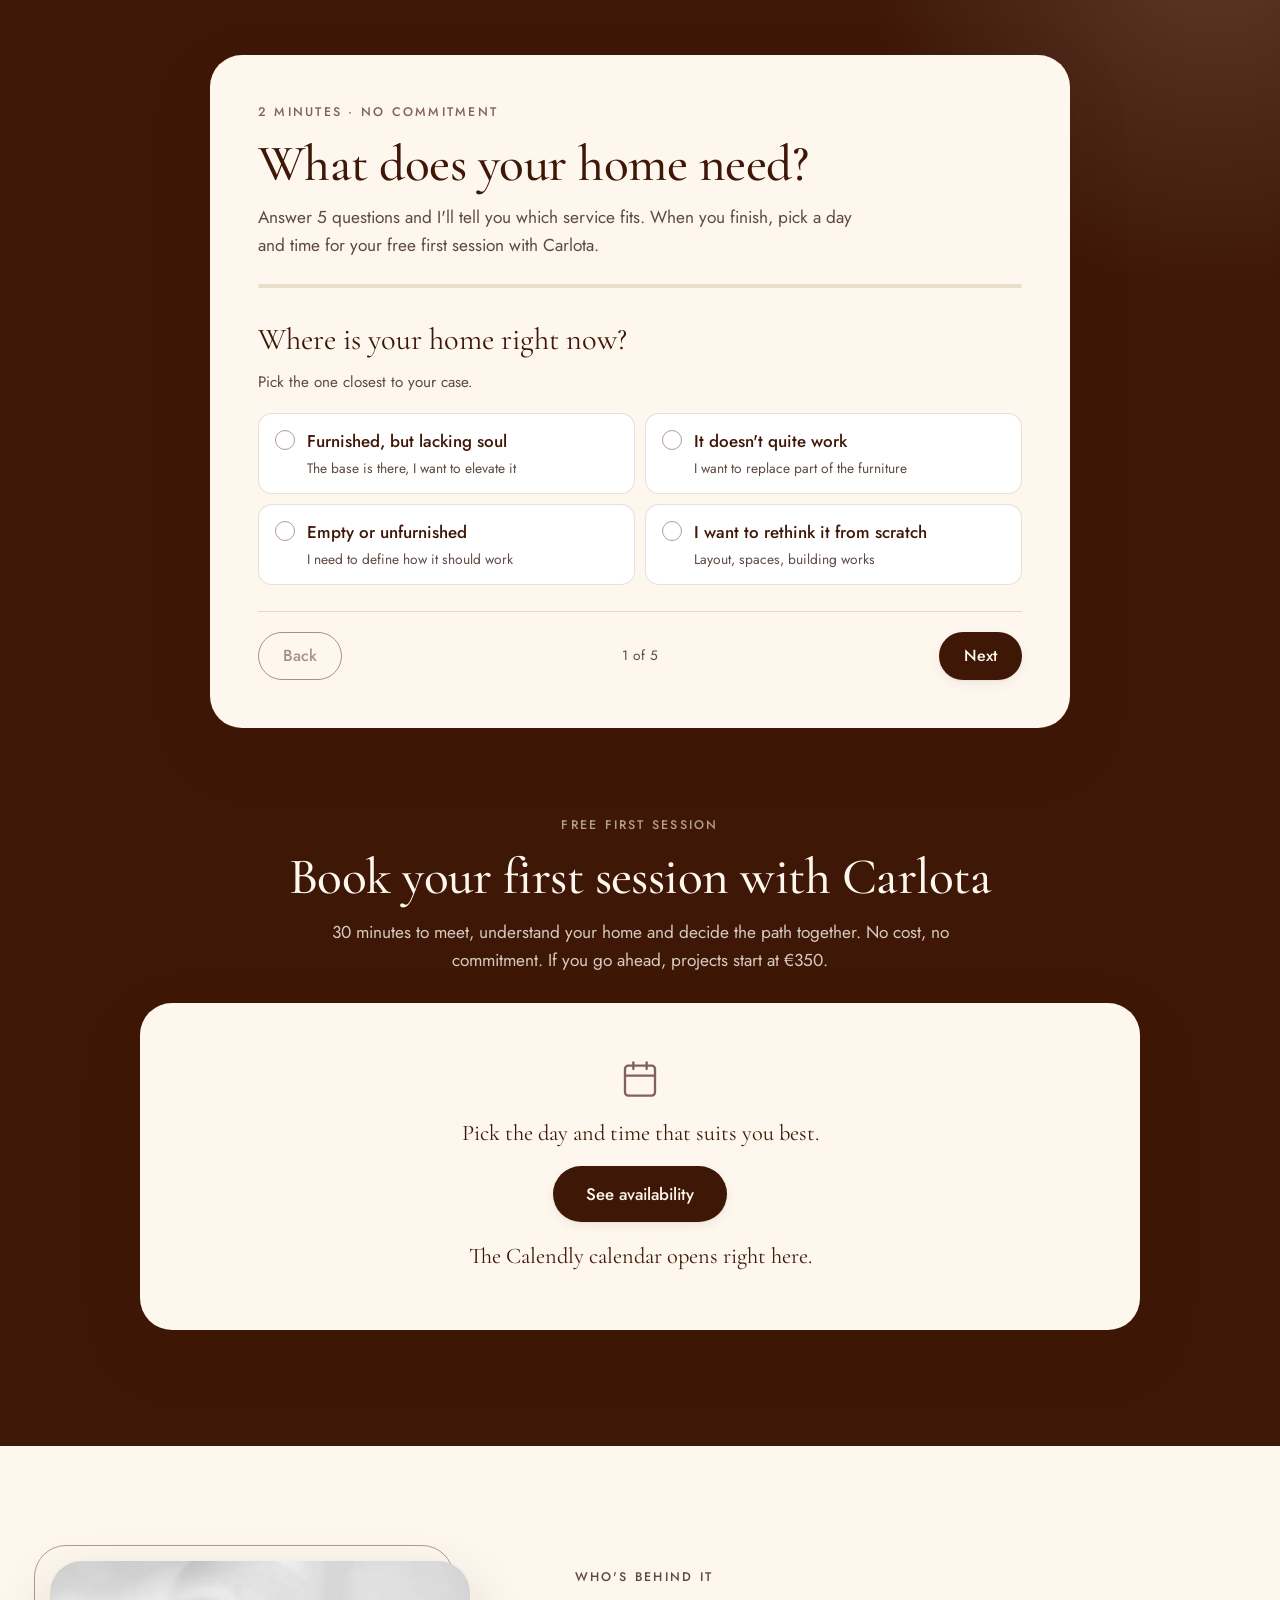
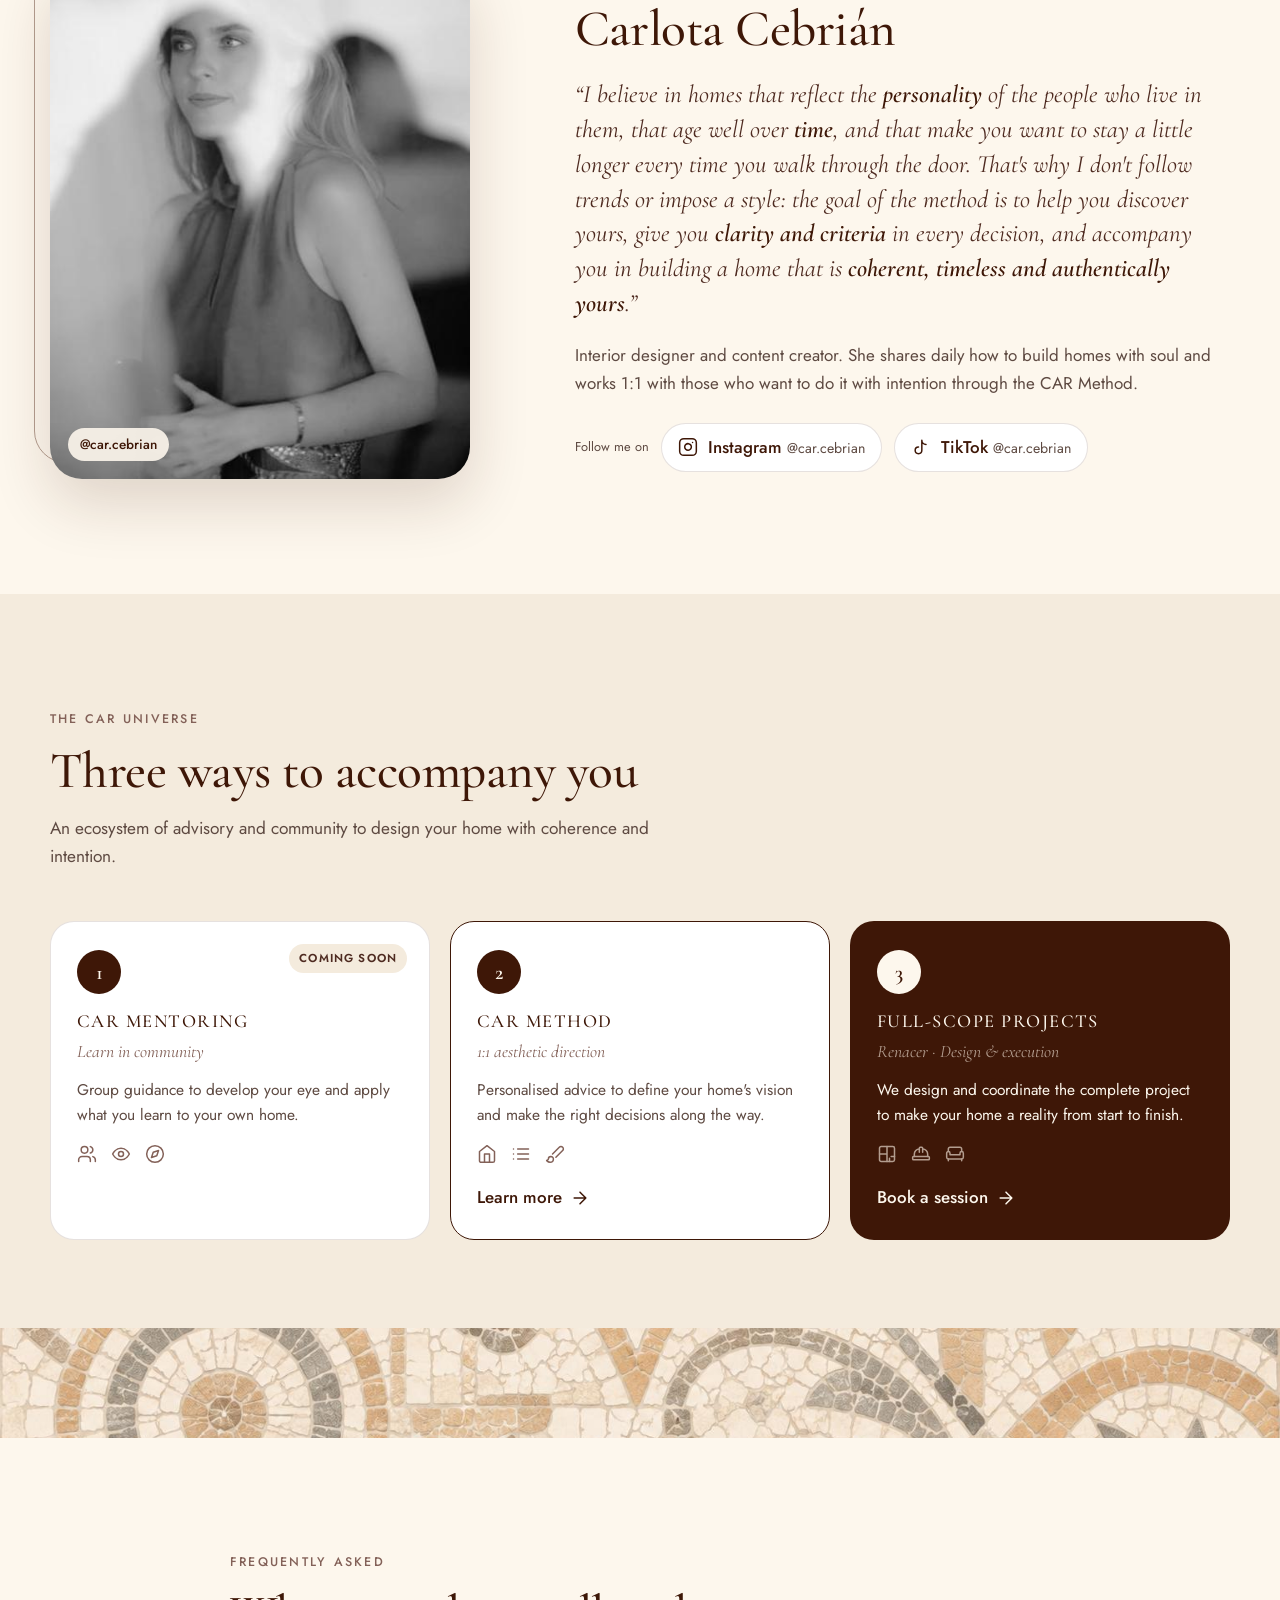
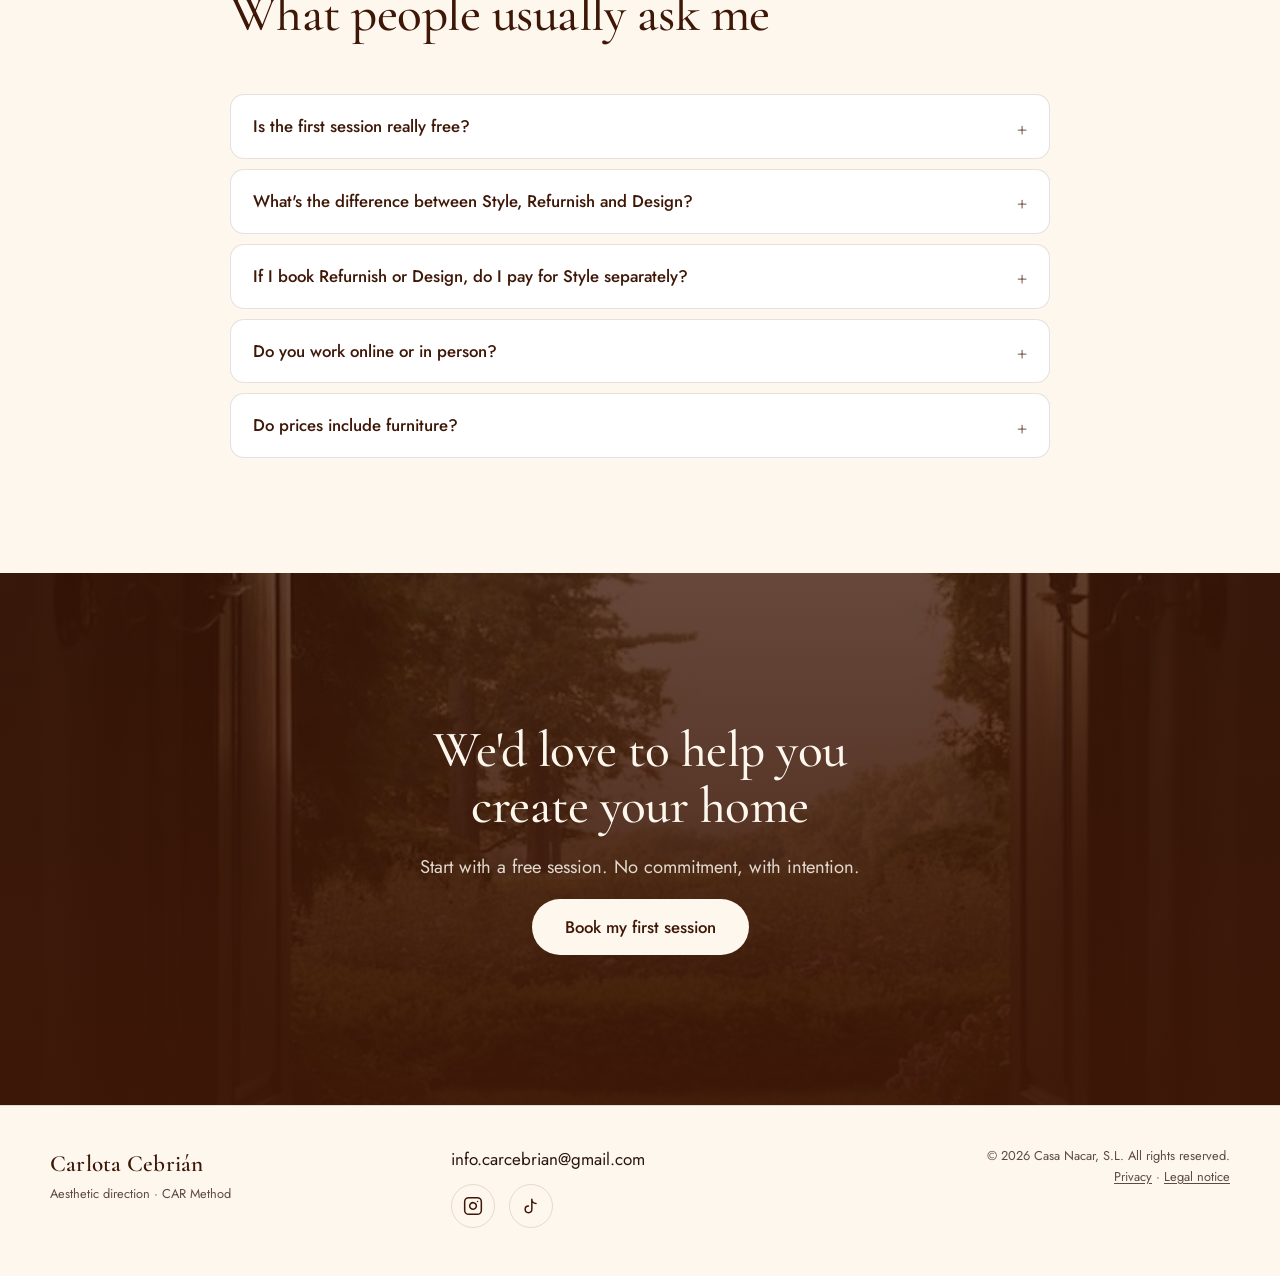
==== commit 1a54cca8: "Landing: titular comercial, marquee traducido y bloque de testimonios El titular pasa a la promesa c" ====
--- a/sites/carcebrian/index.html
+++ b/sites/carcebrian/index.html
@@ -95,11 +95,7 @@
 
 <!-- ===== MARQUEE ===== -->
 <div class="marquee" aria-hidden="true">
-  <div class="marquee-track">
-    <span>Estilizar</span><i></i><span>Reamueblar</span><i></i><span>Diseñar</span><i></i><span>Renacer</span><i></i>
-    <span>Estilizar</span><i></i><span>Reamueblar</span><i></i><span>Diseñar</span><i></i><span>Renacer</span><i></i>
-    <span>Estilizar</span><i></i><span>Reamueblar</span><i></i><span>Diseñar</span><i></i><span>Renacer</span><i></i>
-  </div>
+  <div class="marquee-track" id="marquee-track"></div>
 </div>
 
 <!-- ===== SERVICIOS ===== -->
@@ -153,6 +149,17 @@
         <div class="rule"><svg class="ico" aria-hidden="true"><use href="#i-tag"/></svg><p data-i18n="pricing.rule3">Coste mínimo si decides avanzar: 350 €. El precio final depende de las necesidades del proyecto; te lo confirmo tras la primera sesión.</p></div>
       </div>
     </div>
+  </div>
+</section>
+
+<!-- ===== TESTIMONIOS ===== -->
+<section class="section section-testimonios" id="testimonios">
+  <div class="container">
+    <div class="section-head reveal">
+      <p class="eyebrow" data-i18n="testimonials.eyebrow">Lo que dicen sus clientas</p>
+      <h2 data-i18n="testimonials.title">Casas que ya han pasado por el método</h2>
+    </div>
+    <div class="testimonios-grid" id="testimonios-grid"></div>
   </div>
 </section>
 
@@ -291,6 +298,7 @@
     <symbol id="i-tiktok" viewBox="0 0 24 24"><path d="M9 12a4 4 0 1 0 4 4V4a5 5 0 0 0 5 5"/></symbol>
     <symbol id="i-link" viewBox="0 0 24 24"><path d="M10 13a5 5 0 0 0 7.54.54l3-3a5 5 0 0 0-7.07-7.07l-1.72 1.71"/><path d="M14 11a5 5 0 0 0-7.54-.54l-3 3a5 5 0 0 0 7.07 7.07l1.71-1.71"/></symbol>
     <symbol id="i-arrow" viewBox="0 0 24 24"><path d="M5 12h14M12 5l7 7-7 7"/></symbol>
+    <symbol id="i-quote" viewBox="0 0 24 24"><path d="M9 7H5a2 2 0 0 0-2 2v3a2 2 0 0 0 2 2h2v1a3 3 0 0 1-3 3"/><path d="M19 7h-4a2 2 0 0 0-2 2v3a2 2 0 0 0 2 2h2v1a3 3 0 0 1-3 3"/></symbol>
     <symbol id="i-sparkle" viewBox="0 0 24 24"><path d="M12 3v3M12 18v3M3 12h3M18 12h3M5.6 5.6l2.1 2.1M16.3 16.3l2.1 2.1M5.6 18.4l2.1-2.1M16.3 7.7l2.1-2.1"/></symbol>
   </defs>
 </svg>
--- a/sites/carcebrian/styles.css
+++ b/sites/carcebrian/styles.css
@@ -142,6 +142,12 @@
 .hero-seal:hover .seal-ring{animation-play-state:paused}
 @keyframes floaty{0%,100%{transform:translateY(0)}50%{transform:translateY(-8px)}}
 @keyframes spin-slow{to{transform:rotate(360deg)}}
+@media (min-width:620px) and (max-width:899px){
+  .hero-visual{max-width:440px;margin-inline:0}
+  .wm-serif{font-size:2.4rem}
+  .wm-script{font-size:3.4rem}
+  .hero-grid{gap:32px}
+}
 @media (min-width:900px){
   .hero-grid{grid-template-columns:1.1fr .9fr}
 }
@@ -257,6 +263,17 @@
 .pricing-rules{display:grid;gap:16px;grid-template-columns:repeat(auto-fit,minmax(260px,1fr))}
 .rule{display:flex;gap:12px;align-items:flex-start;background:var(--surface-2);border-radius:var(--r-md);padding:16px 18px;color:var(--brown);font-size:.95rem}
 .rule .ico{color:var(--taupe);margin-top:2px}
+
+/* ---------- Testimonios ---------- */
+.section-testimonios{padding-top:0}
+.testimonios-grid{display:grid;gap:20px;grid-template-columns:repeat(auto-fit,minmax(300px,1fr))}
+.testi{margin:0;background:var(--surface);border:1px solid var(--border);border-radius:var(--r-lg);padding:30px 32px;display:flex;flex-direction:column;gap:16px;transition:transform var(--dur) var(--ease),box-shadow var(--dur)}
+.testi:hover{transform:translateY(-4px);box-shadow:var(--shadow-md)}
+.testi .quote{width:28px;height:28px;color:var(--beige);stroke-width:1.4}
+.testi blockquote{margin:0;font-family:var(--font-head);font-style:italic;font-size:clamp(1.2rem,1.8vw,1.45rem);line-height:1.4;color:var(--brown)}
+.testi figcaption{display:flex;flex-direction:column;gap:2px;margin-top:auto;padding-top:8px;border-top:1px dashed var(--border)}
+.testi .t-name{font-weight:500;color:var(--brown-deep)}
+.testi .t-meta{font-size:.88rem;color:var(--text-soft)}
 
 /* ---------- Quiz ---------- */
 .section-quiz{background:var(--brown-deep);color:var(--cream);position:relative;overflow:hidden}
